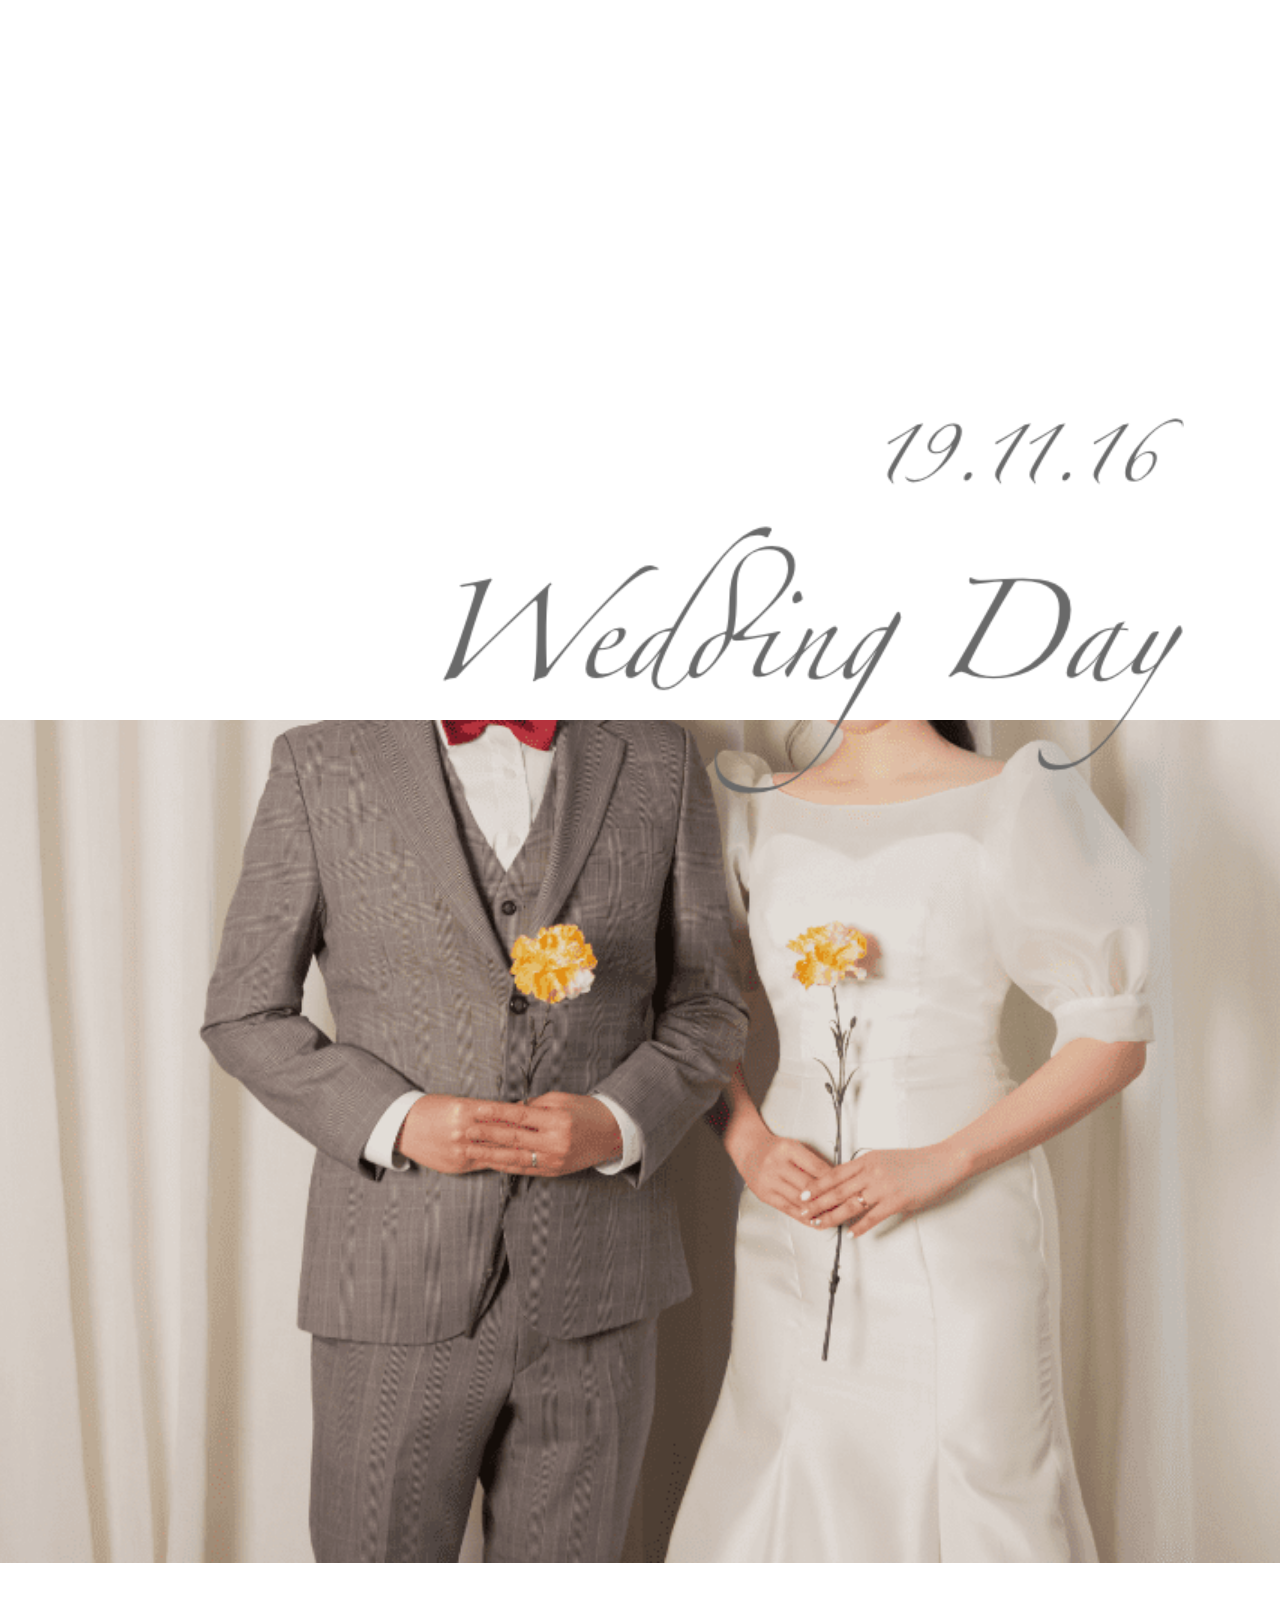
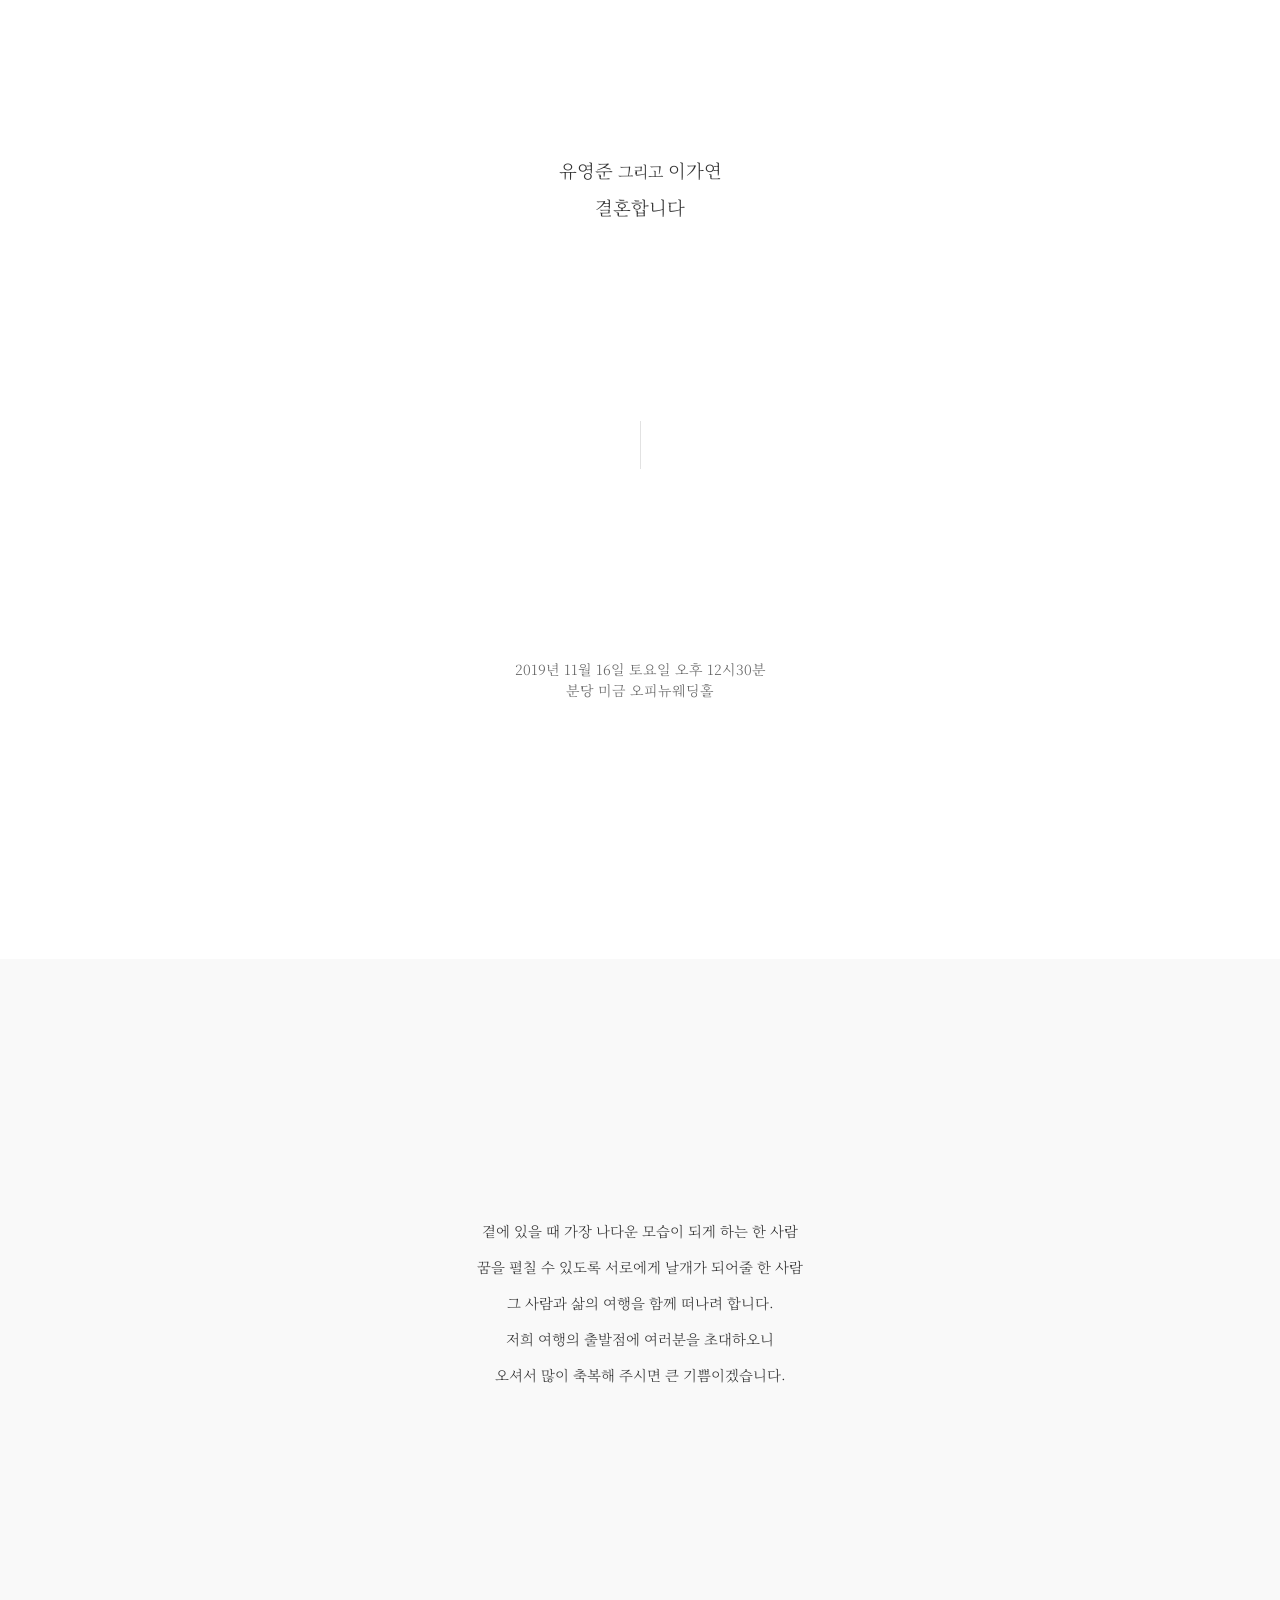
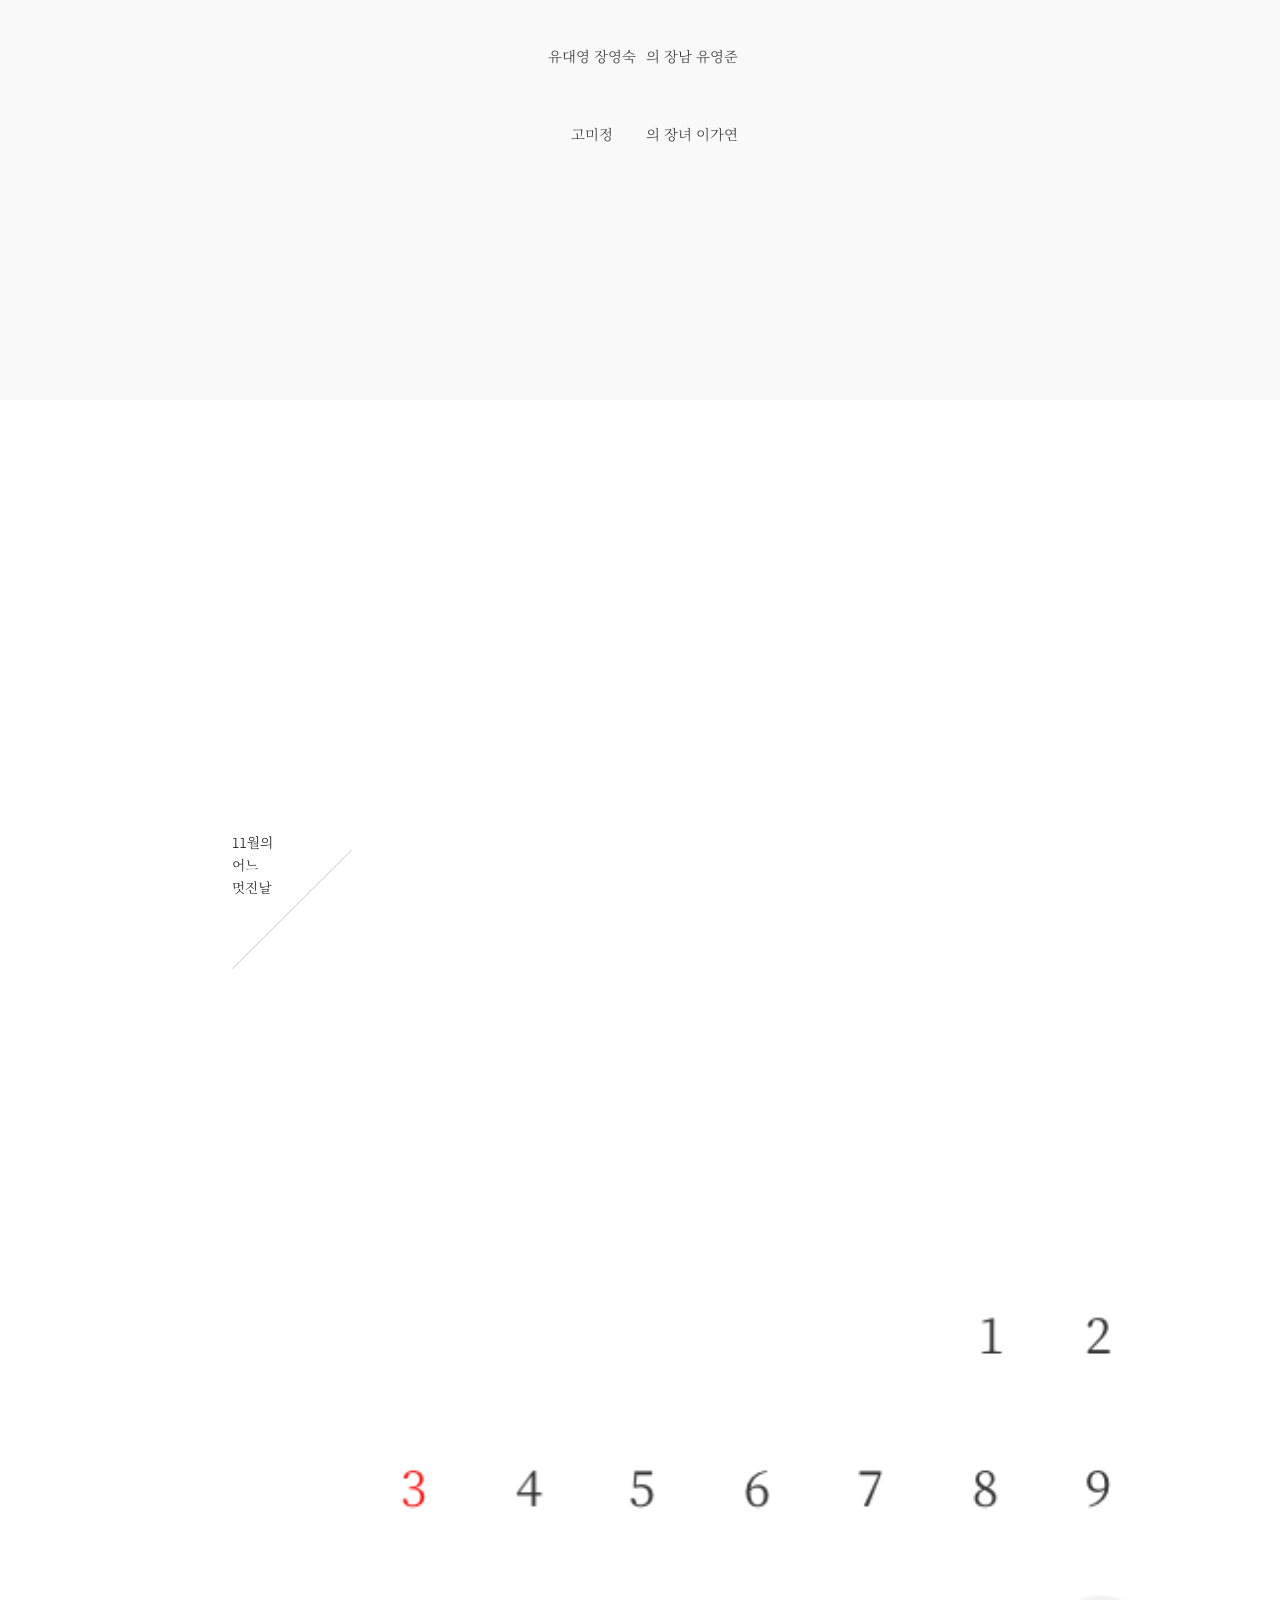
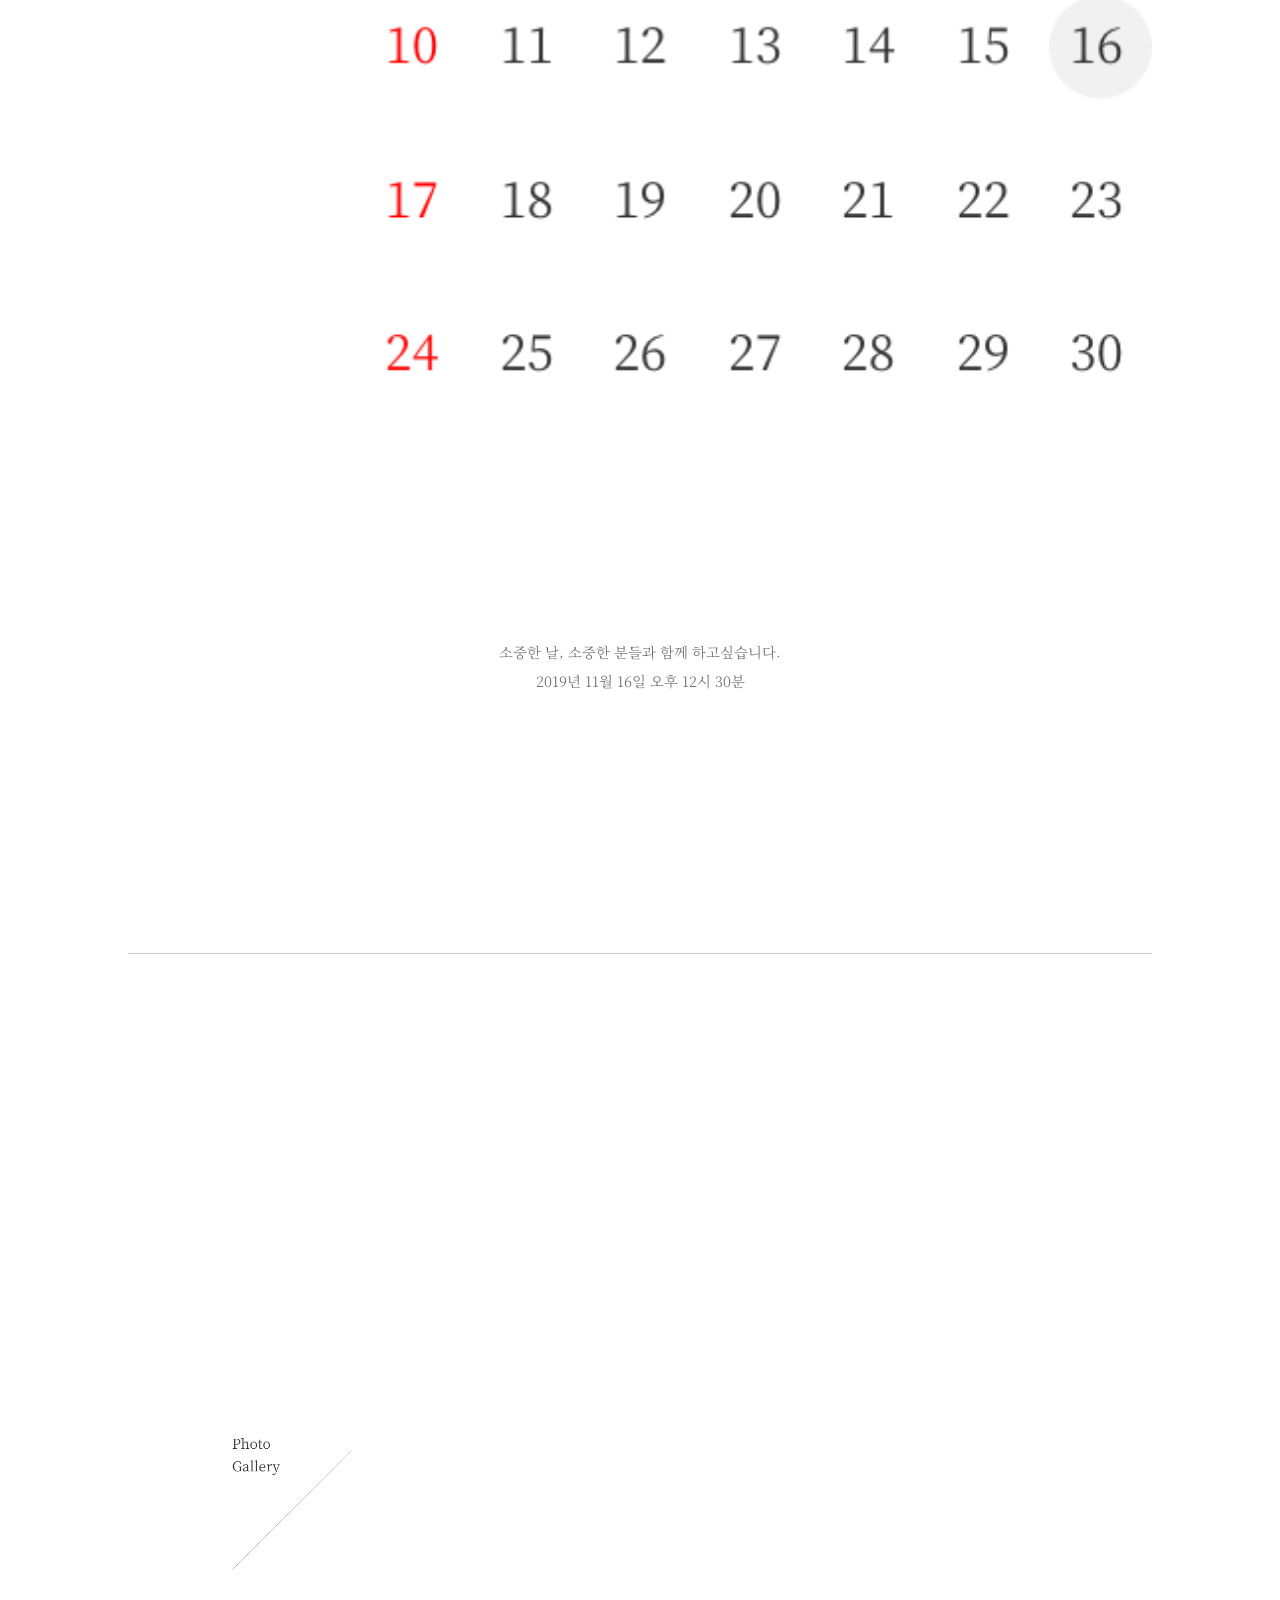
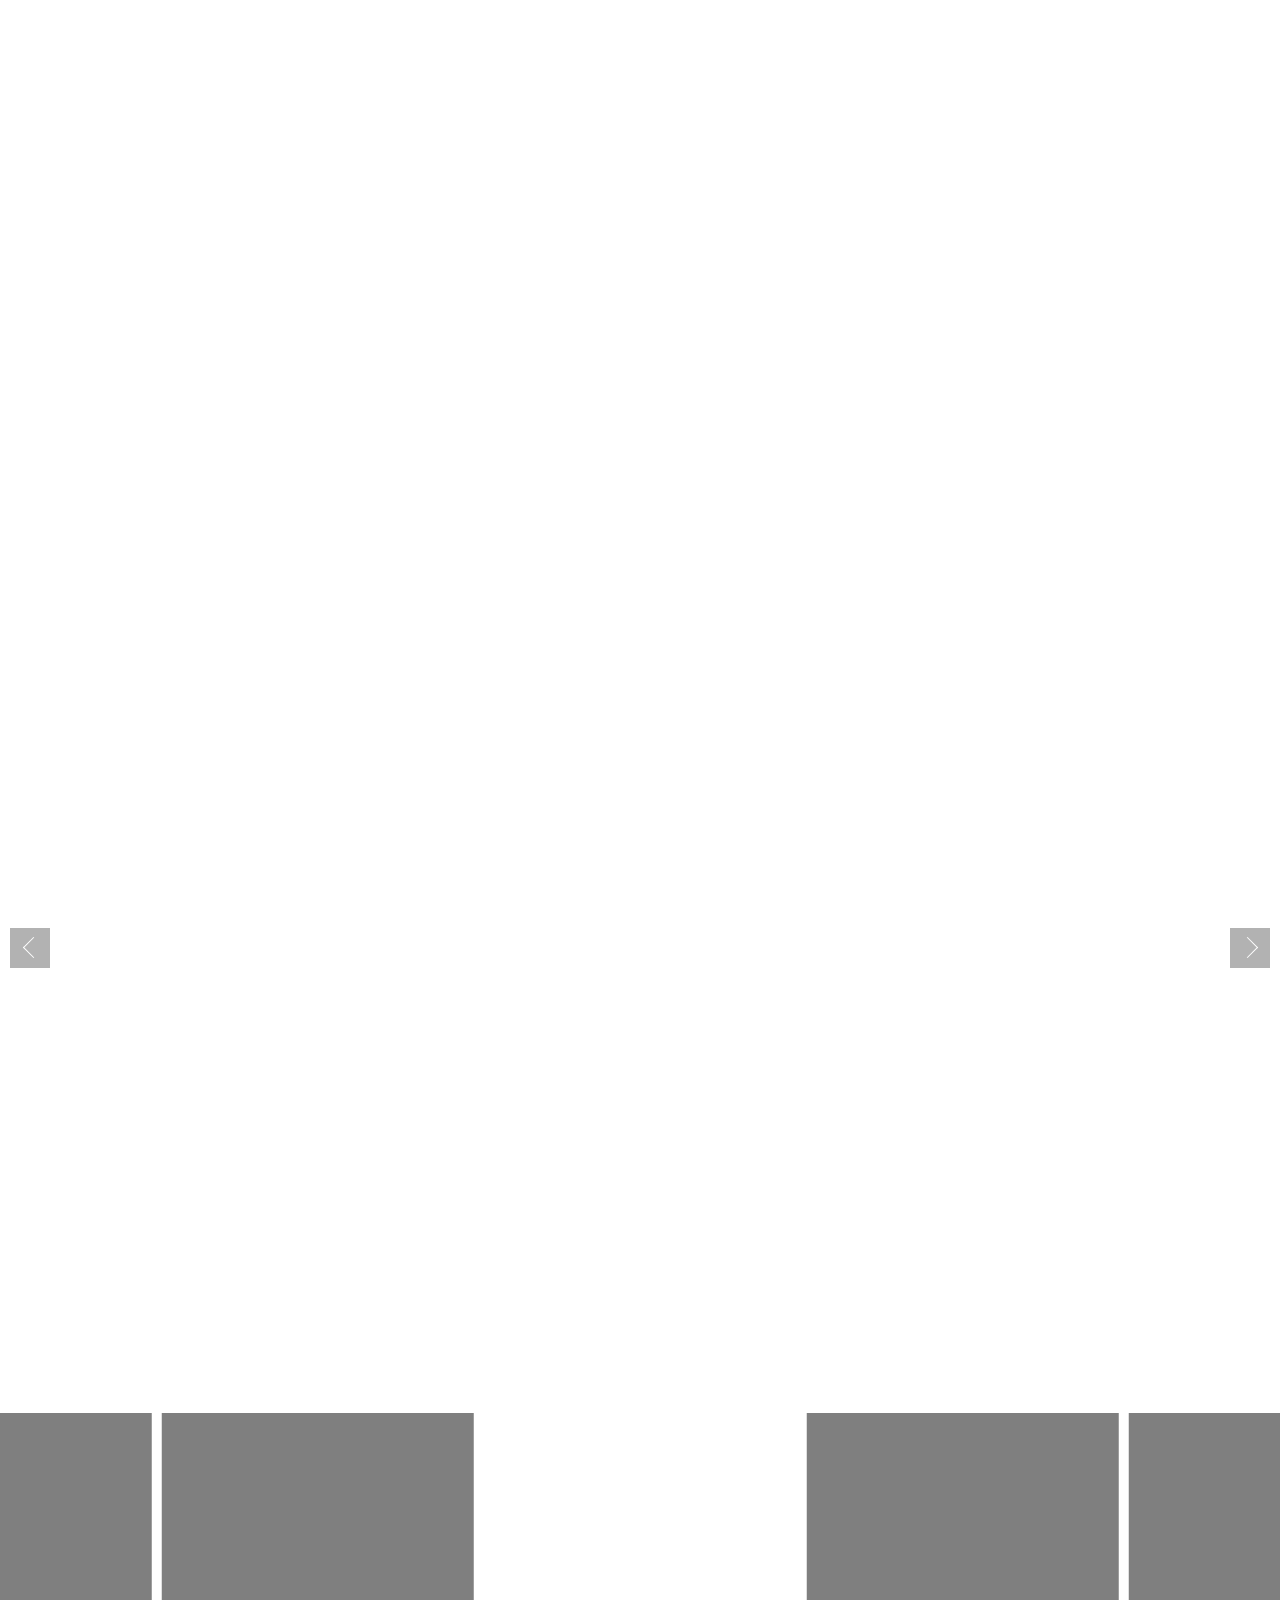
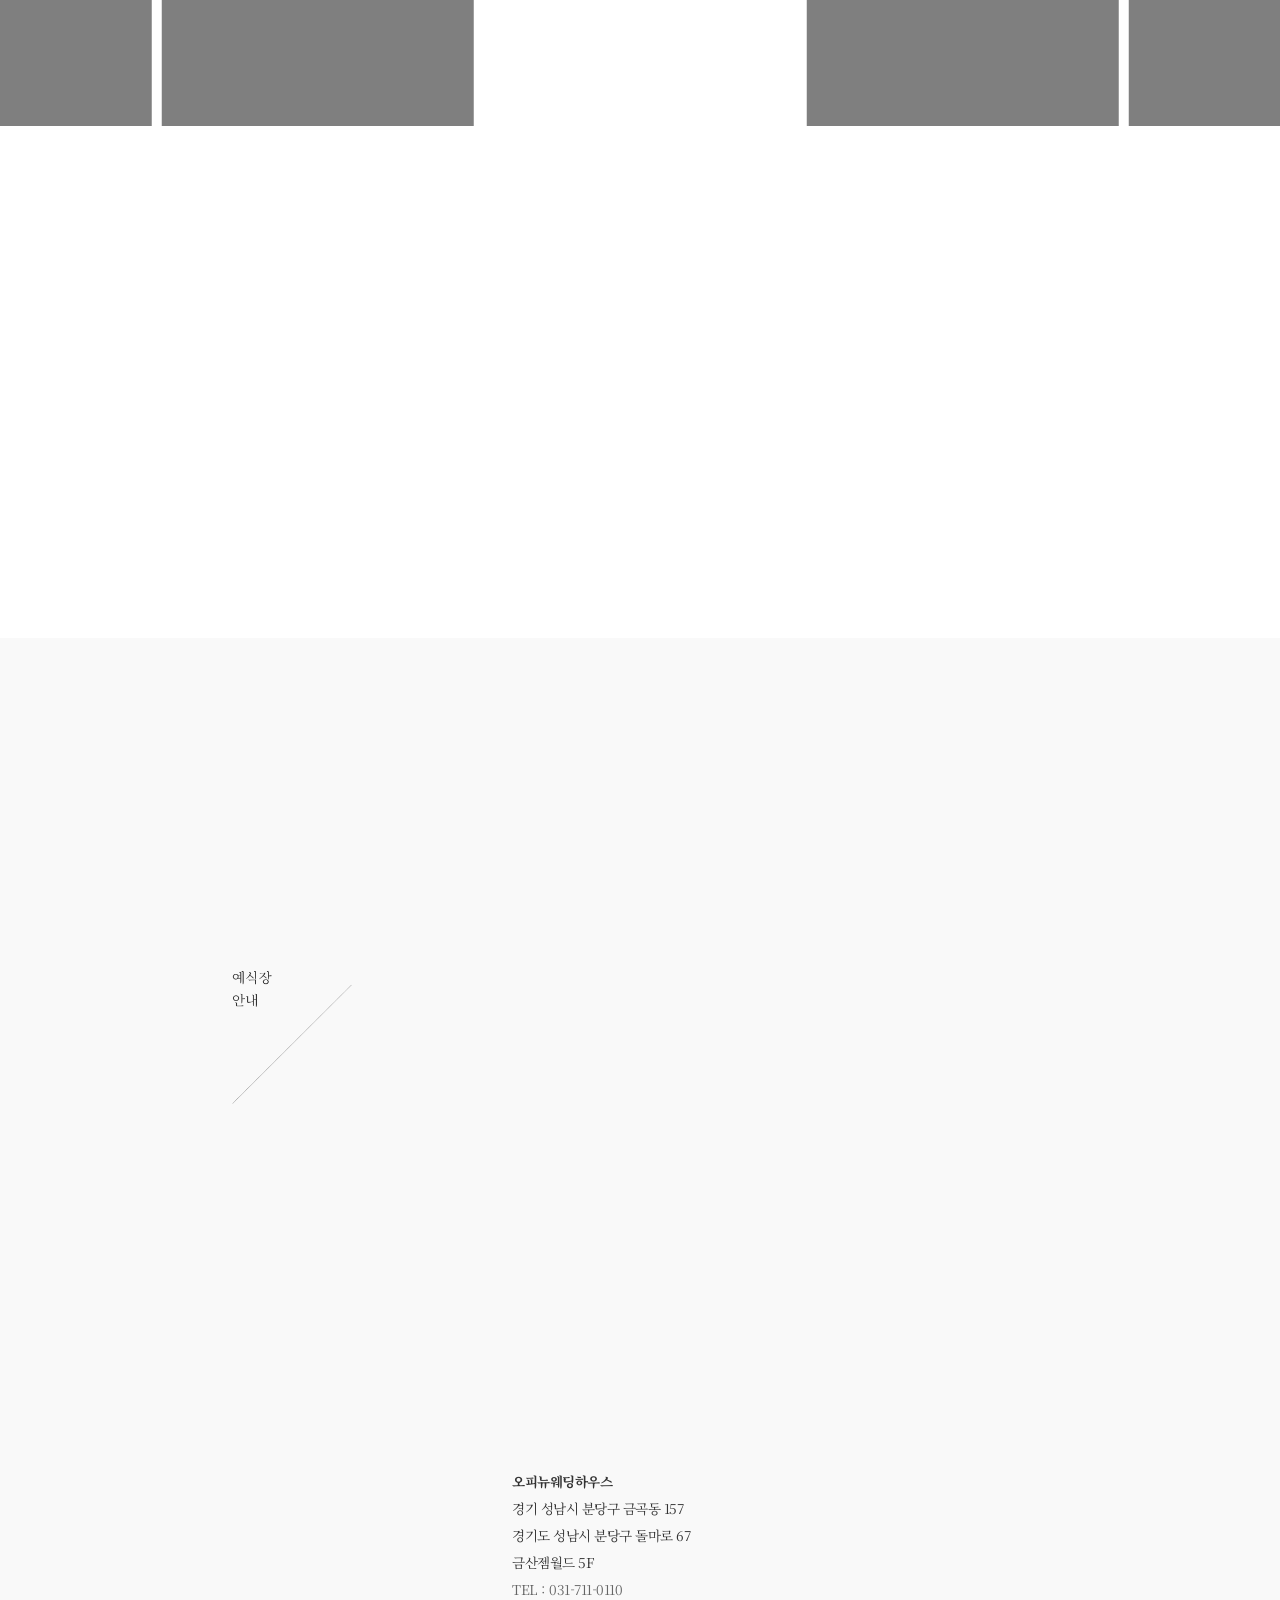
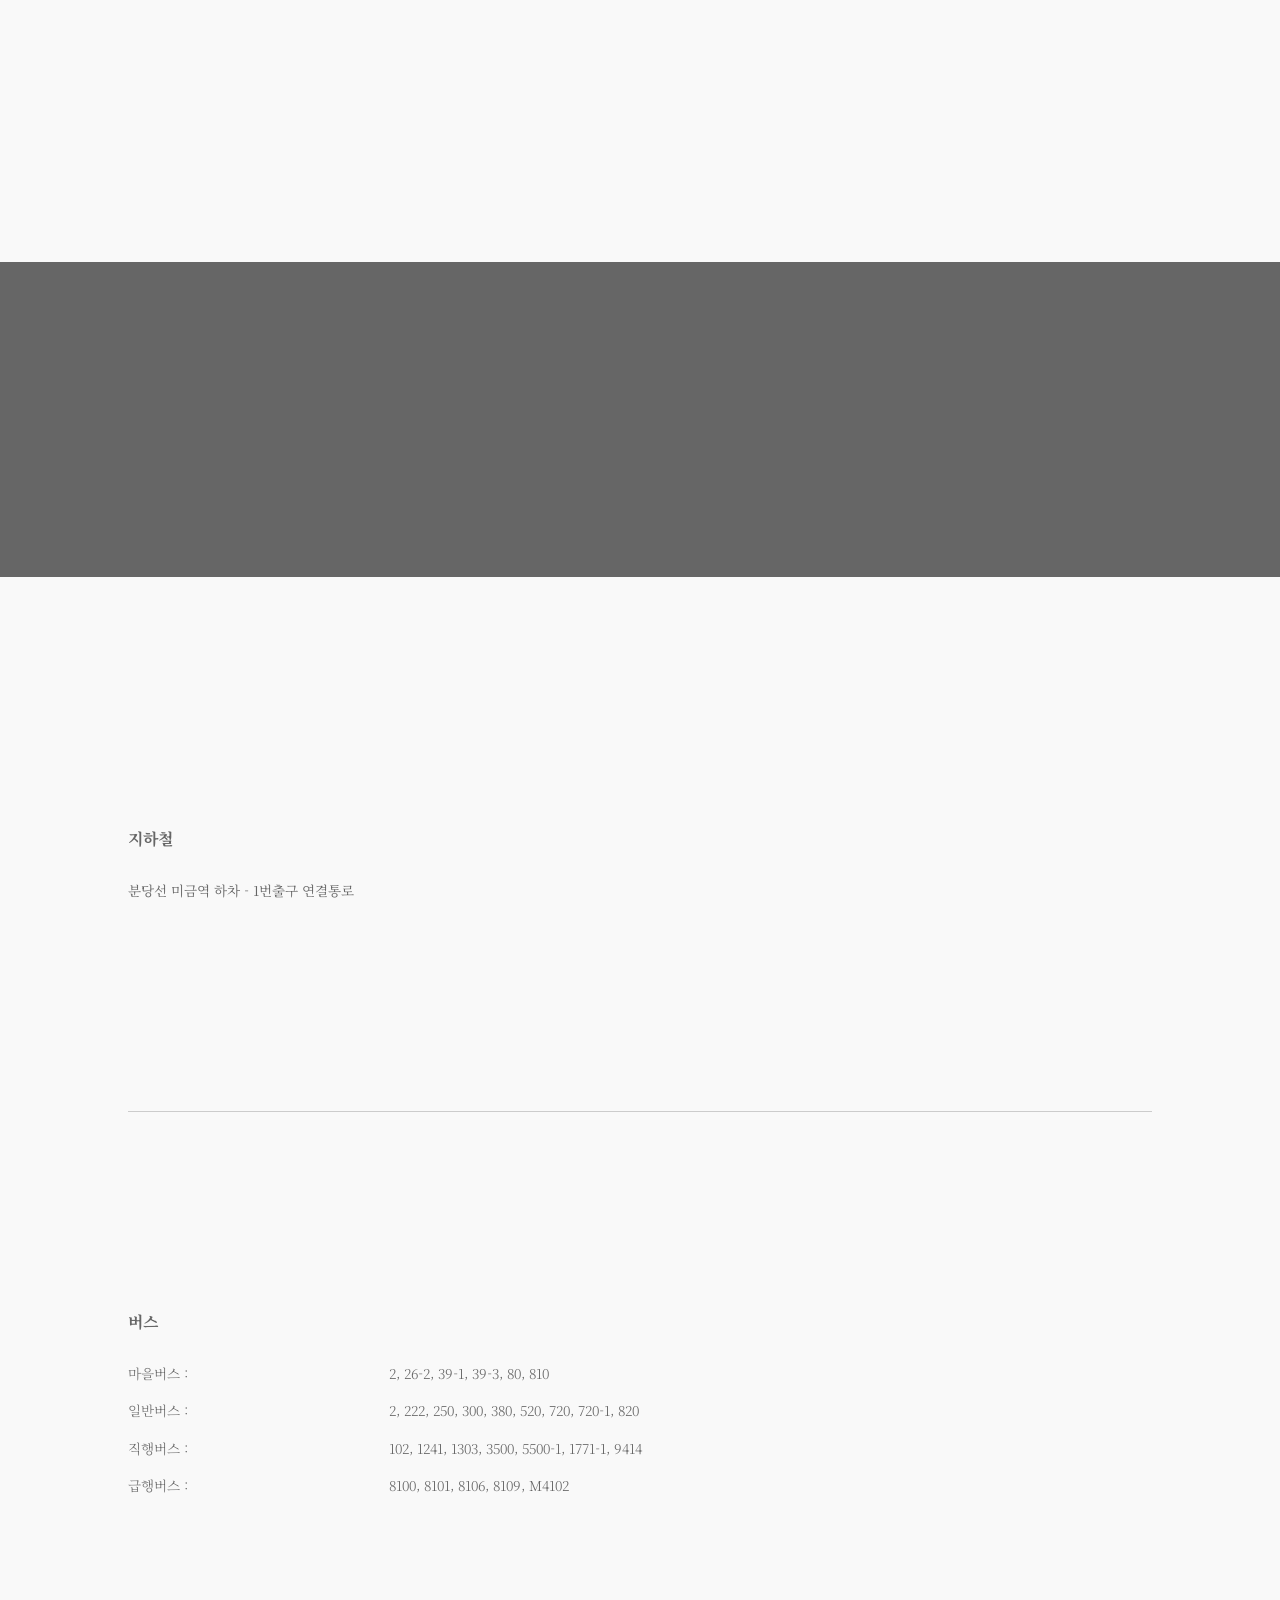
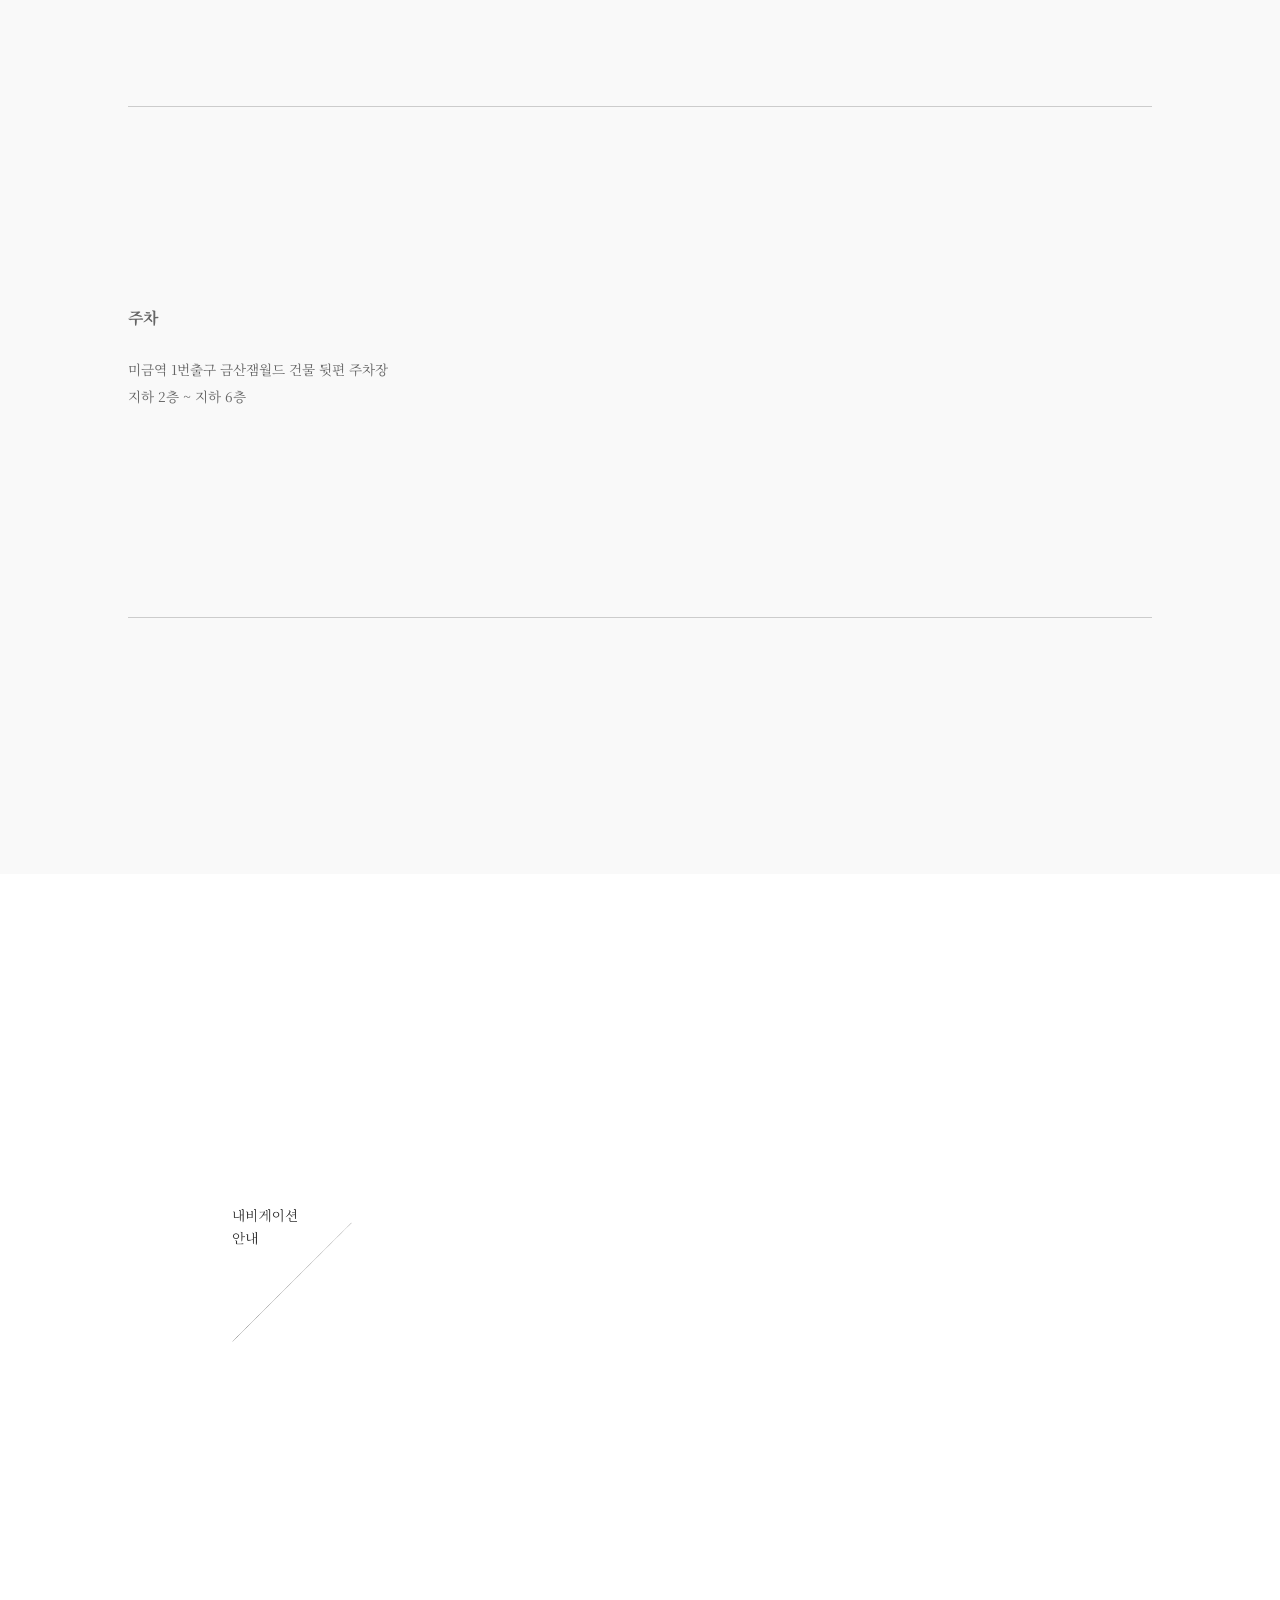
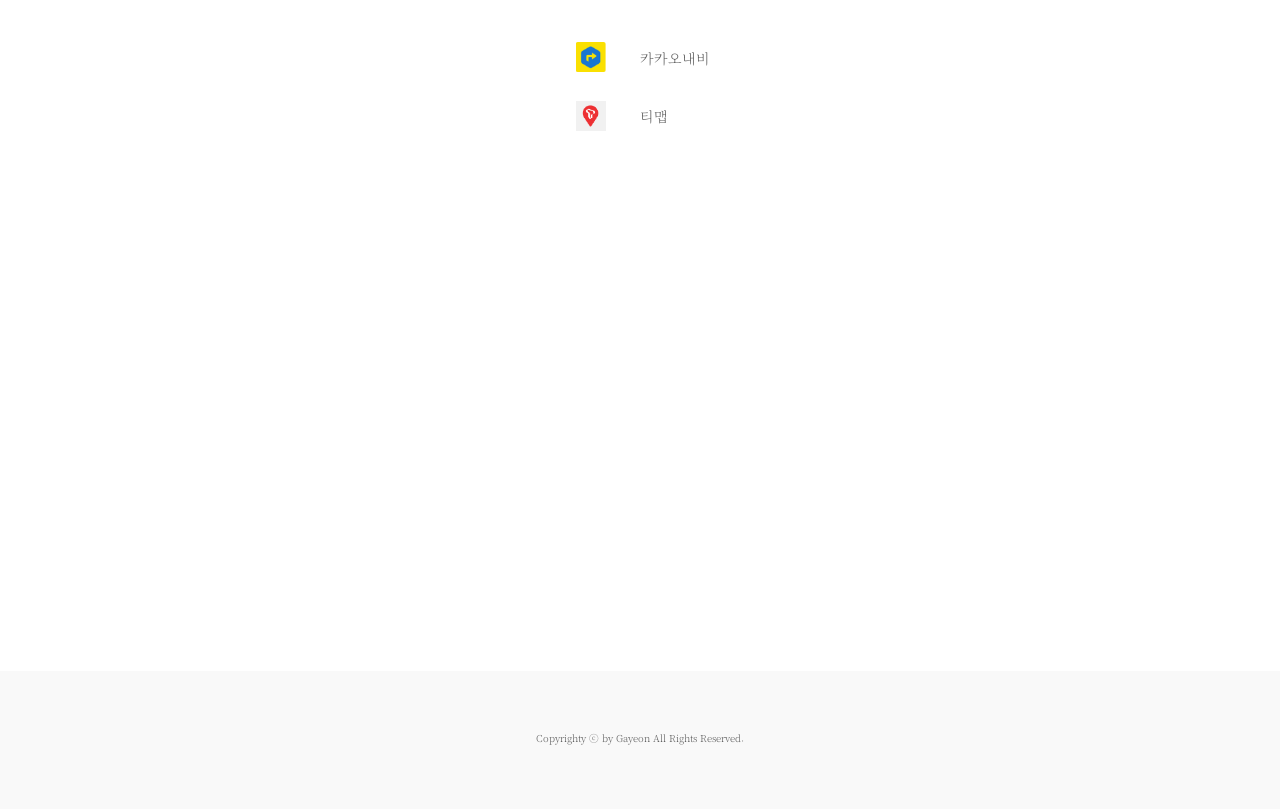
==== index.html @ 11acc051 "css수정" ====
<!DOCTYPE html>
<html lang="ko">

<head>
  <meta charset="UTF-8" />
  <meta name="viewport" content="width=device-width, initial-scale=1.0" />
  <meta http-equiv="X-UA-Compatible" content="ie=edge" />
  <meta name="format-detection" content="telephone=no">
  <link href="https://fonts.googleapis.com/css?family=Noto+Serif+KR:300,400,700&display=swap&subset=korean"
    rel="stylesheet" />
  <link rel="stylesheet" href="assets/css/common.css" />
  <link rel="stylesheet" href="assets/css/index.css" />
  <link rel="stylesheet" href="assets/css/swiper.css" />
  <title>유영준 그리고 이가연 결혼합니다.</title>
</head>

<body>
  <main>
    <section class="section-main">
      <div class="img-title">
        <img src="assets/images/title.png" alt="" />
      </div>
      <div class="visual-img">
        <img src="assets/images/default-visual.png" alt="" />
        <span class="img-area"></span>
      </div>
      <div class="visual-txt">
        <h1>
          <span>유영준</span> 그리고 <span>이가연</span>
          <br />
          <span>결혼합니다</span>
        </h1>
        <img class="line-h" src="assets/images/lineh_img.png" alt="" />
        <p>
          2019년 11월 16일 토요일 오후 12시30분 <br />
          분당 미금 오피뉴웨딩홀
        </p>
      </div>
    </section>
    <section class="bg-f9">
      <p class="greeting-txt">
        곁에 있을 때 가장 나다운 모습이 되게 하는 한 사람 <br />
        꿈을 펼칠 수 있도록 서로에게 날개가 되어줄 한 사람 <br />
        그 사람과 삶의 여행을 함께 떠나려 합니다. <br />
        저희 여행의 출발점에 여러분을 초대하오니 <br />
        오셔서 많이 축복해 주시면 큰 기쁨이겠습니다.
      </p>
      <div class="name-area">
        <p>
          <span class="parents">유대영 장영숙</span> 의 장남
          <span>유영준</span>
        </p>
        <p><span class="parents">고미정</span> 의 장녀 <span>이가연</span></p>
      </div>
    </section>
    <section class="section-label label-01">
      <div class="calendar">
        <div class="label-inner">
          <img src="assets/images/calendar.png" alt="" />
        </div>
        <p>
          소중한 날, 소중한 분들과 함께 하고싶습니다. <br />
          2019년 11월 16일 오후 12시 30분
        </p>
      </div>
    </section>
    <section class="section-label label-02">
      <div class="swiper-container gallery-top">
        <div class="swiper-wrapper">
          <div class="swiper-slide">
            <img class="default-img" src="assets/images/default-visual.png" alt="" />
            <span class="img-area" style="background-image:url(assets/images/wedding/gallery_01.jpg)"></span>
          </div>
          <div class="swiper-slide">
            <img class="default-img" src="assets/images/default-visual.png" alt="" />
            <span class="img-area" style="background-image:url(assets/images/wedding/gallery_02.jpg)"></span>
          </div>
          <div class="swiper-slide">
            <img class="default-img" src="assets/images/default-visual.png" alt="" />
            <span class="img-area" style="background-image:url(assets/images/wedding/gallery_03.jpg)"></span>
          </div>
          <div class="swiper-slide">
            <img class="default-img" src="assets/images/default-visual.png" alt="" />
            <span class="img-area" style="background-image:url(assets/images/wedding/gallery_04.jpg)"></span>
          </div>
          <div class="swiper-slide">
            <img class="default-img" src="assets/images/default-visual.png" alt="" />
            <span class="img-area" style="background-image:url(assets/images/wedding/gallery_05.jpg)"></span>
          </div>
          <div class="swiper-slide">
            <img class="default-img" src="assets/images/default-visual.png" alt="" />
            <span class="img-area" style="background-image:url(assets/images/wedding/gallery_06.jpg)"></span>
          </div>
          <div class="swiper-slide">
            <img class="default-img" src="assets/images/default-visual.png" alt="" />
            <span class="img-area" style="background-image:url(assets/images/wedding/gallery_07.jpg)"></span>
          </div>
        </div>
        <!-- Add Arrows -->
        <div class="swiper-btn-next"></div>
        <div class="swiper-btn-prev"></div>
      </div>
      <div class="swiper-container gallery-thumbs">
        <div class="swiper-wrapper">
          <div class="swiper-slide">
            <img class="default-img" src="assets/images/default-visual_02.png" alt="" />
            <span class="img-area" style="background-image:url(assets/images/wedding/gallery_01.jpg)"></span>
          </div>
          <div class="swiper-slide">
            <img class="default-img" src="assets/images/default-visual_02.png" alt="" />
            <span class="img-area" style="background-image:url(assets/images/wedding/gallery_02.jpg)"></span>
          </div>
          <div class="swiper-slide">
            <img class="default-img" src="assets/images/default-visual_02.png" alt="" />
            <span class="img-area" style="background-image:url(assets/images/wedding/gallery_03.jpg)"></span>
          </div>
          <div class="swiper-slide">
            <img class="default-img" src="assets/images/default-visual_02.png" alt="" />
            <span class="img-area" style="background-image:url(assets/images/wedding/gallery_04.jpg)"></span>
          </div>
          <div class="swiper-slide">
            <img class="default-img" src="assets/images/default-visual_02.png" alt="" />
            <span class="img-area" style="background-image:url(assets/images/wedding/gallery_05.jpg)"></span>
          </div>
          <div class="swiper-slide">
            <img class="default-img" src="assets/images/default-visual_02.png" alt="" />
            <span class="img-area" style="background-image:url(assets/images/wedding/gallery_06.jpg)"></span>
          </div>
          <div class="swiper-slide">
            <img class="default-img" src="assets/images/default-visual_02.png" alt="" />
            <span class="img-area" style="background-image:url(assets/images/wedding/gallery_07.jpg)"></span>
          </div>
        </div>
      </div>
    </section>
    <section class="section-label bg-f9 label-03">
      <p class="label-inner addr-area">
        <strong>오피뉴웨딩하우스</strong>
        경기 성남시 분당구 금곡동 157 <br />
        경기도 성남시 분당구 돌마로 67 <br />
        금산젬월드 5F
        <span>TEL : 031-711-0110</span>
      </p>
      <div id="map" class="map-area">
        <!-- 맵 -->
      </div>
      <div class="traffic">
        <div class="traffic-inner">
          <strong>지하철</strong>
          <p>분당선 미금역 하차 - 1번출구 연결통로</p>
        </div>
        <div class="traffic-inner">
          <strong>버스</strong>
          <p class="bus">
            <span class="category">마을버스 :</span>
            <span class="cont">2, 26-2, 39-1, 39-3, 80, 810</span>
          </p>
          <p class="bus">
            <span class="category">일반버스 :</span>
            <span class="cont">2, 222, 250, 300, 380, 520, 720, 720-1, 820</span>
          </p>
          <p class="bus">
            <span class="category">직행버스 :</span>
            <span class="cont">102, 1241, 1303, 3500, 5500-1, 1771-1, 9414</span>
          </p>
          <p class="bus">
            <span class="category">급행버스 :</span>
            <span class="cont">8100, 8101, 8106, 8109, M4102</span>
          </p>
        </div>
        <div class="traffic-inner">
          <strong>주차</strong>
          <p>미금역 1번출구 금산잼월드 건물 뒷편 주차장 <br /> 지하 2층 ~ 지하 6층</p>
        </div>
      </div>
    </section>
    <section class="section-label label-04">
      <div class="label-inner">
        <a class="navi-area" target="_blank" onclick="KakaoNavi()">
          <img src="assets/images/kko_navi.png" alt="" />
          <span>카카오내비</span>
        </a>
        <a class="navi-area" target="_blank" onclick="TMapNavi()">
          <img src="assets/images/tm_navi.png" alt="" />
          <span>티맵</span>
        </a>
      </div>
    </section>
    <!-- <section class="section-last bg-f9">
      <p>참석이 어려우신 분들은 축하의 마음을 전해주세요.</p>
      <span>신한은행 110-258-028867 유영준</span>
      <span>하나은행 439-910592-47207 이가연</span>
    </section> -->
    <footer class="copylight bg-f9">
      <p>
        Copyrighty ⓒ by Gayeon All Rights Reserved.
      </p>
    </footer>
  </main>
</body>
<script type="text/javascript"
  src="//dapi.kakao.com/v2/maps/sdk.js?appkey=2431003912cdd8b234c67a962349d83f&libraries=services"></script>
<script src="//developers.kakao.com/sdk/js/kakao.min.js"></script>
<script src="assets/js/swiper.min.js"></script>
<script>
  var galleryThumbs = new Swiper(".gallery-thumbs", {
    spaceBetween: 10,
    slidesPerView: 4,
    loop: true,
    centeredSlides: true,
    watchSlidesVisibility: true,
    watchSlidesProgress: true
  });
  var galleryTop = new Swiper(".gallery-top", {
    // spaceBetween: 10,
    loop: true,
    navigation: {
      nextEl: ".swiper-btn-next",
      prevEl: ".swiper-btn-prev"
    },
    thumbs: {
      swiper: galleryThumbs
    }
  });
</script>
<script type="text/javascript">
  var coords;
  var geocoder = new daum.maps.services.Geocoder();

  // 주소로 좌표를 검색합니다
  geocoder.addressSearch("경기 성남시 분당구 금곡동 157", function (
    result,
    status
  ) {
    if (status === daum.maps.services.Status.OK) {
      coords = new daum.maps.LatLng(result[0].y, result[0].x);
      var mapContainer = document.getElementById("map"), // 지도를 표시할 div
        mapOption = {
          center: coords, // 지도의 중심좌표
          level: 3 // 지도의 확대 레벨
        };

      var map = new daum.maps.Map(mapContainer, mapOption); // 지도를 생성합니다
      //맵 줌 불가
      map.setZoomable(false);
      // 마커가 표시될 위치입니다
      var markerPosition = coords;

      // 마커를 생성합니다
      var marker = new daum.maps.Marker({
        position: markerPosition
      });
      var infoWindow = new daum.maps.InfoWindow({
        content:
          '<span class="mapInfoWindow"> <p> 오피뉴 웨딩하우스 </p> </span>'
      });

      // 마커가 지도 위에 표시되도록 설정합니다
      marker.setMap(map);
      // 인포 윈도우 추가
      infoWindow.open(map, marker);
      // 지도에 확대 축소 컨트롤을 생성한다
      var zoomControl = new daum.maps.ZoomControl();
      // 지도의 우측에 확대 축소 컨트롤을 추가한다
      map.addControl(zoomControl, daum.maps.ControlPosition.RIGHT);
    }
  });
  // 사용할 앱의 JavaScript 키를 설정해 주세요.
  Kakao.init("2431003912cdd8b234c67a962349d83f");
  // 카카오 로그인 버튼을 생성합니다.
  function KakaoNavi() {
    Kakao.Navi.start({
      name: "금산잼월드빌딩 주차장",
      x: 127.109507,
      y: 37.350496,
      coordType: "wgs84"
    });
  }
  function TMapNavi() {
    location.href =
      "https://apis.openapi.sk.com/tmap/app/routes?appKey=f0c35193-8e05-4c47-bd28-8f2eede359ec&name=금산잼월드빌딩&lon=127.109507&lat=37.350496";
  }
    //]]>
</script>

</html>
---- assets/css/common.css ----
@charset "utf-8";

/*
    common
 */

@font-face {
  font-family: 'NotoSerifCJKkr';
  src: url('../font/NotoSerifCJKkr-Light.woff') format('woff'),
  url('../font/NotoSerifCJKkr-Light.otf') format('otf');
  font-weight: 300;
  font-style: normal;
}
@font-face {
  font-family: 'NotoSerifCJKkr';
  src: url('../font/NotoSerifCJKkr-Regular.woff') format('woff'),
  url('../font/NotoSerifCJKkr-Regular.otf') format('otf');
  font-weight: 400;
  font-style: normal;
}
@font-face {
  font-family: 'NotoSerifCJKkr';
  src: url('../font/NotoSerifCJKkr-Bold.woff') format('woff'),
  url('../font/NotoSerifCJKkr-Bold.otf') format('otf');
  font-weight: 700;
  font-style: normal;
}

* {
  -webkit-box-sizing: border-box;
  -moz-box-sizing: border-box;
  box-sizing: border-box;
  -webkit-tap-highlight-color: transparent;
}
html, body, div, span, applet, object, iframe,
h1, h2, h3, h4, h5, h6, p, a, small, strike, strong,
dl, dt, dd, ol, ul, li, fieldset, form, label, legend,
article, aside, footer, header, hgroup,
menu, nav, output, ruby, section {
  margin: 0;
  padding: 0;
  border: 0;
  vertical-align: baseline;
}
html, body, #app, main {
  height: 100%;
}
html {
  font-size: 16px;
}
body {
  font-family: 'NotoSerifCJKkr', 'Noto Serif KR', serif;
  font-weight: 400;
  line-height: 1;
  background-color: transparent;
}
ol, ul {
  list-style: none;
}
a {
  text-decoration: none;
}

@media only screen and (max-width: 320px) {
  html {
    font-size: 14px;
  }
}
---- assets/css/index.css ----
section {
  padding: 20% 0;
}

.section-main {
  padding-top: 30%;
}

.img-title {
  display: block;
  width: 85%;
  margin: 0 auto;
  position: relative;
  z-index: 10;
}

.img-title img {
  display: block;
  width: 70%;
  margin-left: auto;
}

.visual-img {
  position: relative;
  margin-top: -7%;
}

.visual-img img {
  display: block;
  width: 100%;
}

.visual-img .img-area {
  width: 100%;
  height: 100%;
  position: absolute;
  top: 0;
  left: 0;
  background-size: cover;
  background-position: center;
  background-repeat: no-repeat;
  background-image: url("../images/title_img_01.png");
}

.visual-img .img-area:after {
  content: "";
  display: block;
  width: 100%;
  height: 100%;
  position: absolute;
  top: 0;
  left: 0;
  background-color: rgba(0, 0, 0, 0.05);
}

.visual-txt {
  padding-top: 15%;
}

.visual-txt h1 {
  text-align: center;
  font-size: 1rem;
  font-weight: 300;
  line-height: 2;
  color: #333;
  position: relative;
}

.visual-txt .line-h {
  display: block;
  width: 1px;
  margin: 15% auto;
}

.visual-txt h1 span {
  display: inline-block;
  font-size: 1.15rem;
}

.visual-txt p {
  font-size: 0.875rem;
  font-weight: 300;
  text-align: center;
  color: #666;
  line-height: 1.5;
}

.greeting-txt {
  margin-bottom: 20%;
  font-size: 0.9rem;
  font-weight: 300;
  color: #333;
  text-align: center;
  line-height: 2.5;
}

.name-area {
  font-size: 0.9rem;
  font-weight: 300;
  color: #333;
  text-align: center;
}

.name-area p:last-child {
  margin-top: 5%;
}

.name-area p span {
  display: inline-block;
}

.name-area p .parents {
  width: 100px;
}

.section-label {
  width: 100%;
  margin: 20% auto;
  background-size: 120px;
  background-position: 20% 10%;
  background-repeat: no-repeat;
}

.label-01 {
  background-image: url("../images/label_01.png");
  position: relative;
}

.label-02 {
  background-image: url("../images/label_02.png");
}

.label-03 {
  background-image: url("../images/label_03.png");
}

.label-04 {
  background-image: url("../images/label_04.png");
}

.label-01:after {
  content: "";
  display: block;
  width: 80%;
  height: 1px;
  background-color: #ccc;
  position: absolute;
  bottom: 0;
  left: 50%;
  transform: translateX(-50%);
}

.label-inner {
  width: 60%;
  margin-left: auto;
  padding-top: 30%;
  margin-right: 10%;
}

.calendar img {
  display: block;
  width: 100%;
}

.calendar p {
  margin-top: 20%;
  font-size: 0.9rem;
  font-weight: 300;
  color: #666;
  text-align: center;
  line-height: 2;
}

.label-02 .gallery-top {
  margin-top: 50%;
  width: 100%;
  margin-left: auto;
  margin-right: auto;
}

.label-02 .gallery-thumbs {
  margin-top: 5%;
}

.label-02 .gallery-thumbs .swiper-wrapper {
  /* margin-left: 10%; */
}

.label-02 .gallery-thumbs .swiper-slide:after {
  content: "";
  display: block;
  width: 100%;
  height: 100%;
  position: absolute;
  top: 0;
  left: 0;
  background-color: rgba(0, 0, 0, 0.5);
}

.label-02 .gallery-thumbs .swiper-slide.swiper-slide-thumb-active:after {
  content: none;
}

.swiper-slide {
  position: relative;
}

.swiper-btn-prev,
.swiper-btn-next {
  width: 40px;
  height: 40px;
  background-color: rgba(0, 0, 0, 0.3);
  position: absolute;
  top: 50%;
  z-index: 20;
}

.swiper-btn-prev {
  left: 10px;
}

.swiper-btn-next {
  right: 10px;
}

.swiper-btn-prev:after,
.swiper-btn-next:after {
  content: "";
  display: block;
  box-sizing: border-box;
  height: 15px;
  width: 15px;
  border-style: solid;
  border-color: white;
  border-width: 0px 1px 1px 0px;
  position: absolute;
  top: 50%;
  left: 50%;
  margin-top: -7.5px;
}

.swiper-btn-prev:after {
  margin-left: -4px;
  transform: rotate(135deg);
}
.swiper-btn-next:after {
  margin-left: -10px;
  transform: rotate(-45deg);
}

.swiper-slide .default-img {
  display: block;
  width: 100%;
}

.img-area {
  width: 100%;
  height: 100%;
  position: absolute;
  top: 0;
  left: 0;
  background-size: cover;
  background-position: center;
  background-repeat: no-repeat;
  background-image: url("../images/wedding/gallery_01.jpg");
}

.addr-area {
  padding-top: 45%;
  padding-left: 10%;
  font-size: 0.85rem;
  font-weight: 400;
  letter-spacing: -0.5px;
  line-height: 2;
  color: #333;
}

.addr-area strong {
  display: block;
}

.addr-area span {
  display: block;
  color: #666;
}
.addr-area span:active {
  color: #666;
}
.addr-area span:visited {
  color: #666;
}

.map-area {
  width: 100%;
  height: 35vh;
  margin: 20% auto;
  background-color: #666;
}

.traffic {
  width: 80%;
  margin: 0 auto;
}

.traffic-inner {
  padding-bottom: 20%;
  margin-bottom: 20%;
  border-bottom: 1px solid #ccc;
}

.traffic-inner:last-child {
  margin-bottom: 0;
}

.traffic-inner strong {
  display: block;
  padding-bottom: 20px;
  font-weight: 700;
  font-size: 1rem;
  color: #666;
}

.traffic-inner p {
  padding-top: 10px;
  font-size: 0;
  font-size: 0.85rem;
  line-height: 2;
  color: #666;
}

.traffic-inner .bus span {
  display: inline-block;
  vertical-align: top;
  font-weight: 300;
  font-size: 0.85rem;
  line-height: 2;
}

.traffic-inner .bus {
  font-size: 0;
}

.traffic-inner .bus .category {
  width: 25%;
}

.traffic-inner .bus .cont {
  width: 75%;
  padding-left: 5px;
}

.label-04 .label-inner {
  padding-top: 20%;
  padding-left: 15%;
}

.navi-area {
  display: block;
  margin-bottom: 5%;
  cursor: pointer;
  /* margin-left: 30%; */
}

.navi-area img {
  display: inline-block;
  vertical-align: middle;
  width: 30px;
  height: 30px;
}

.navi-area span {
  display: inline-block;
  padding-left: 5%;
  font-size: 0.875rem;
  color: #666;
  font-weight: 300;
}

.section-last p {
  margin-bottom: 10%;
}

.section-last p,
.section-last span {
  display: block;
  font-size: 0.85rem;
  font-weight: 300;
  color: #666;
  text-align: center;
  line-height: 2;
}

.copylight {
  padding: 5% 0;
}

.copylight p {
  font-size: 0.6rem;
  font-weight: 300;
  color: #666;
  text-align: center;
}

.bg-f9 {
  background-color: #f9f9f9;
}
.mapInfoWindow {
  display: inline-block;
  width: 150px;
  line-height: 23px;
  text-align: center;
}
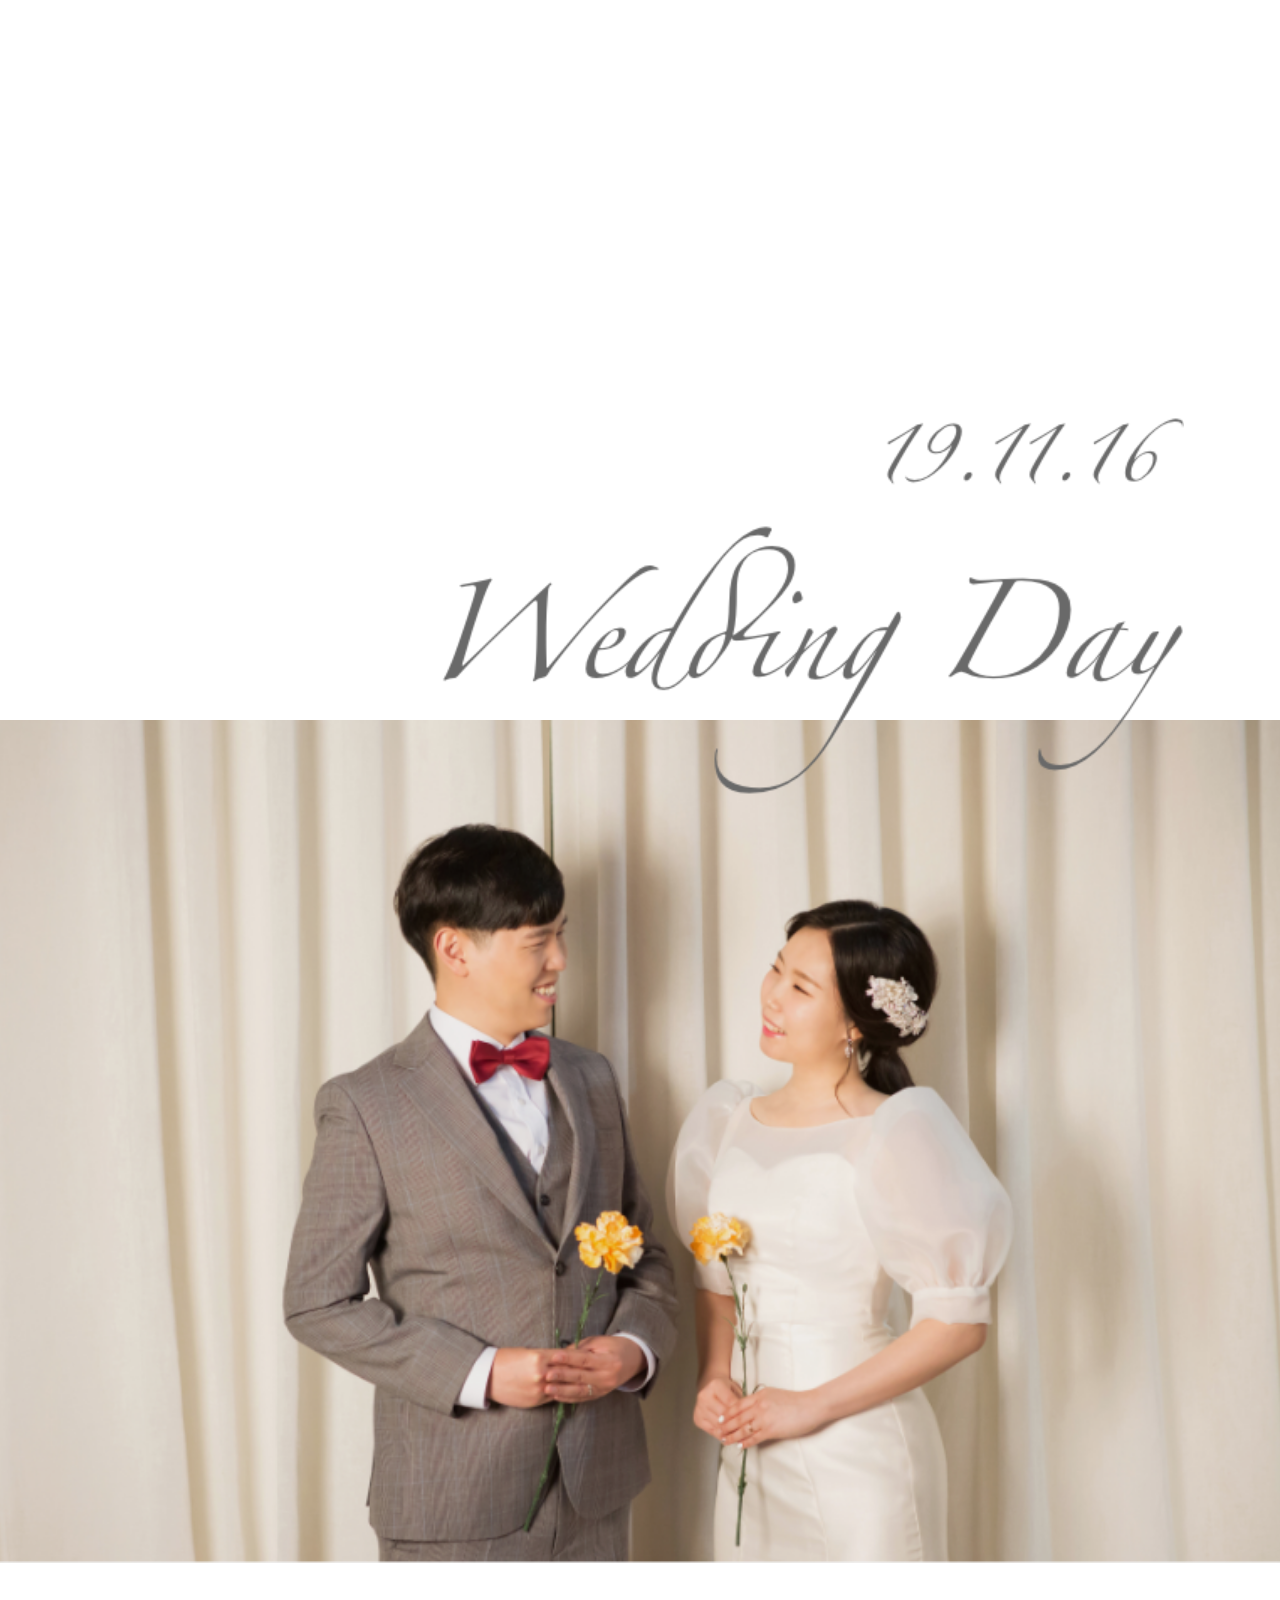
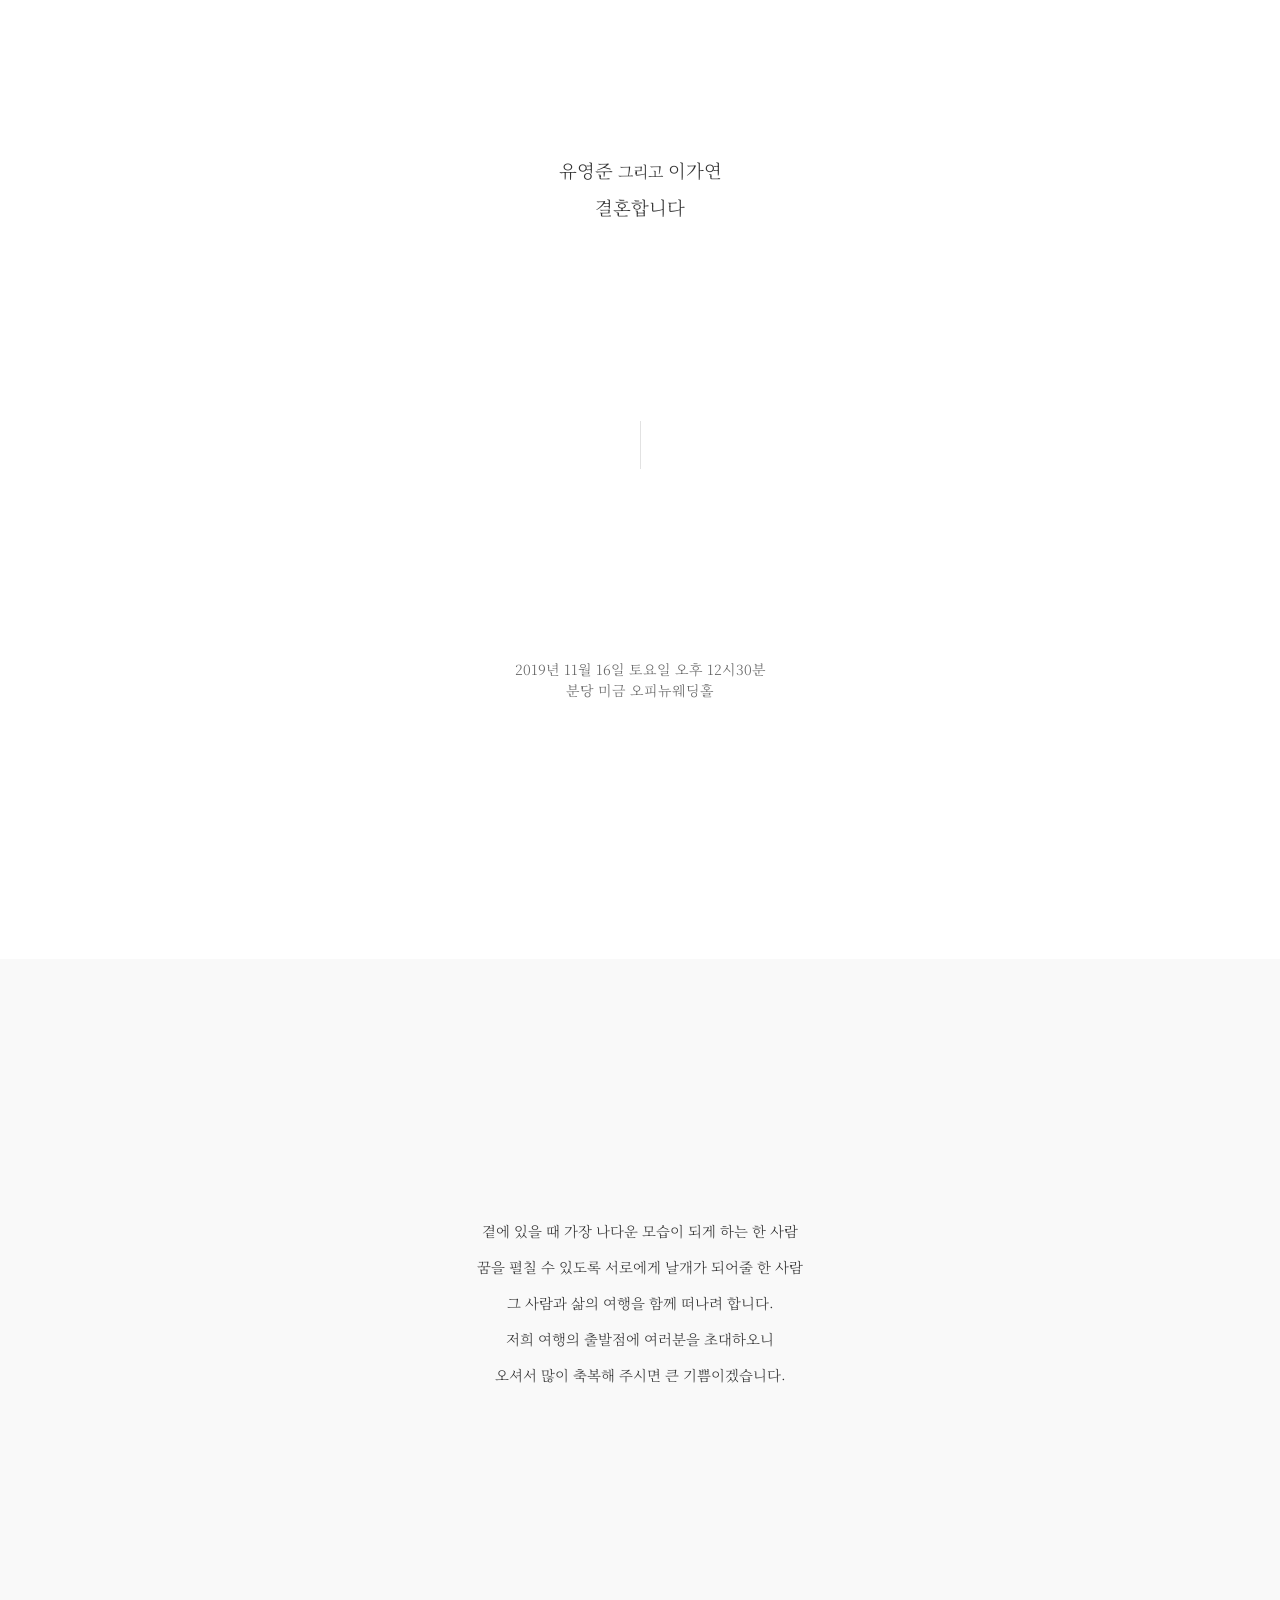
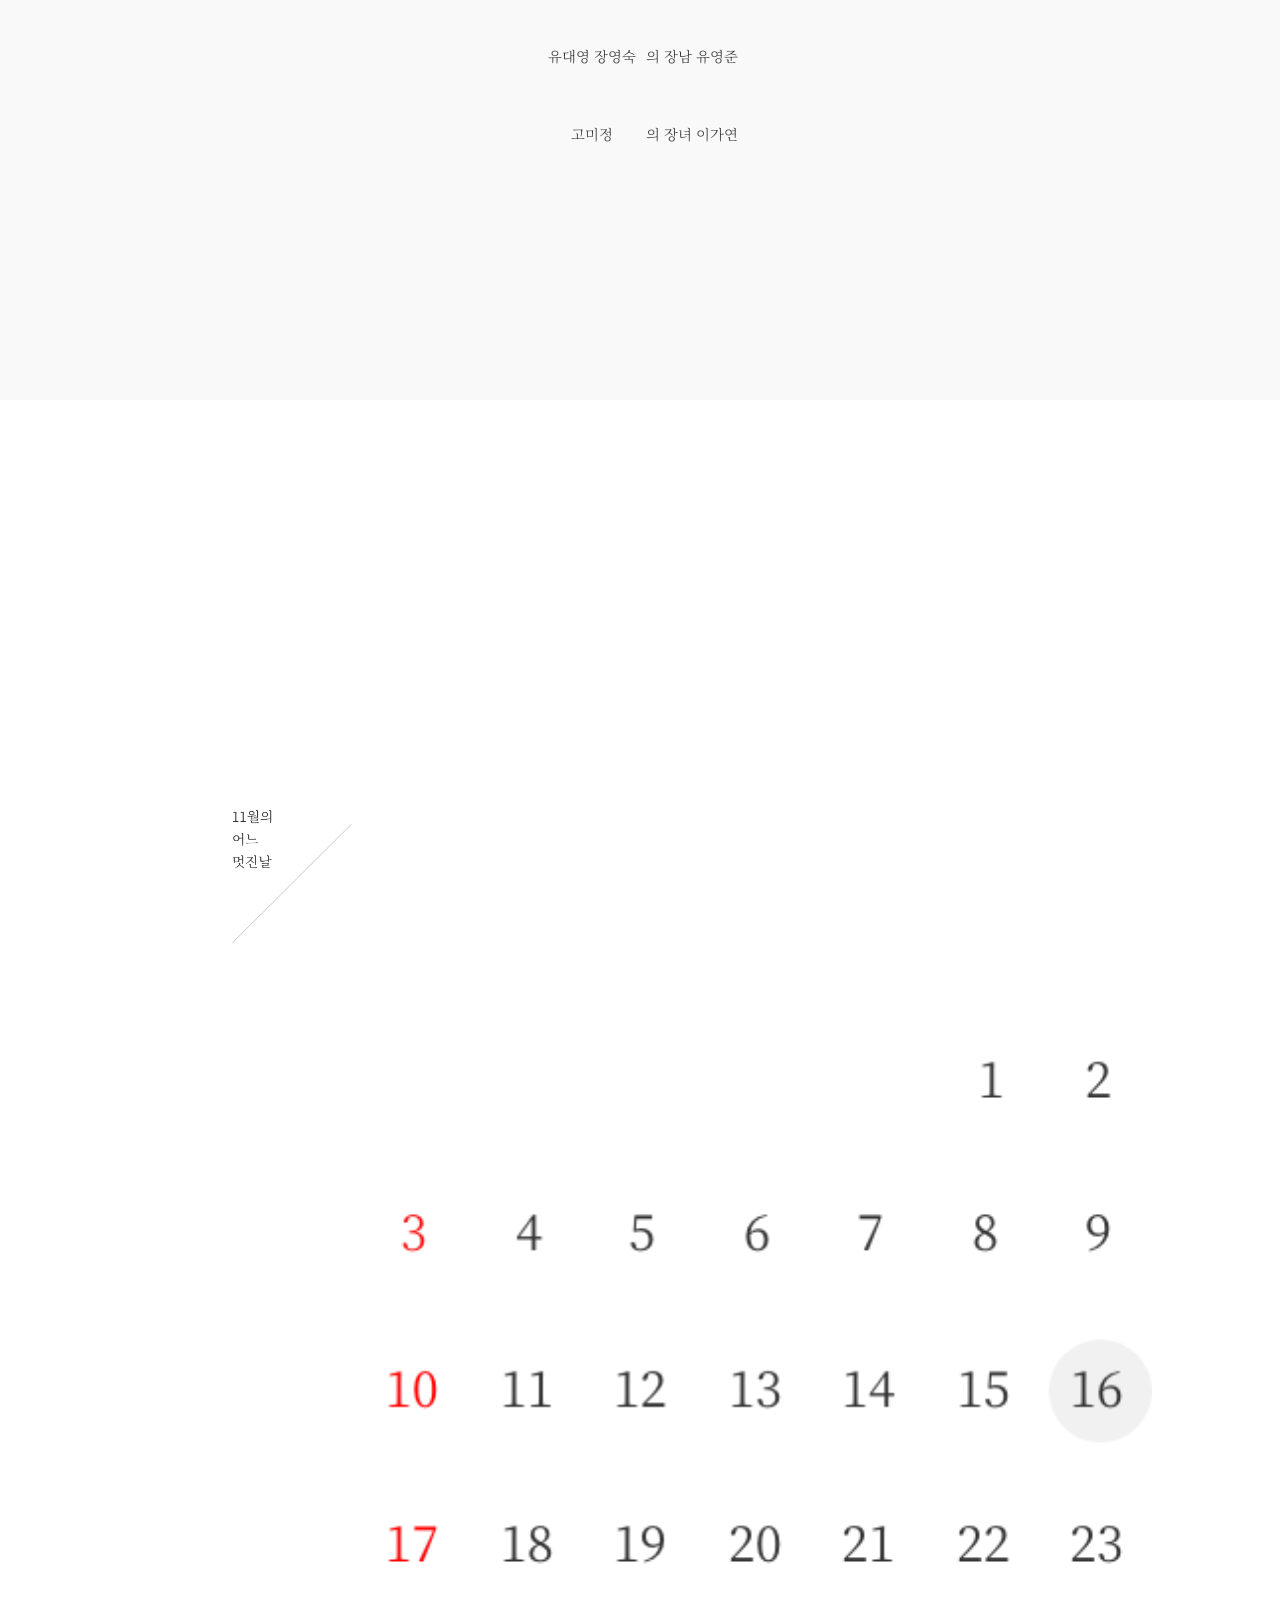
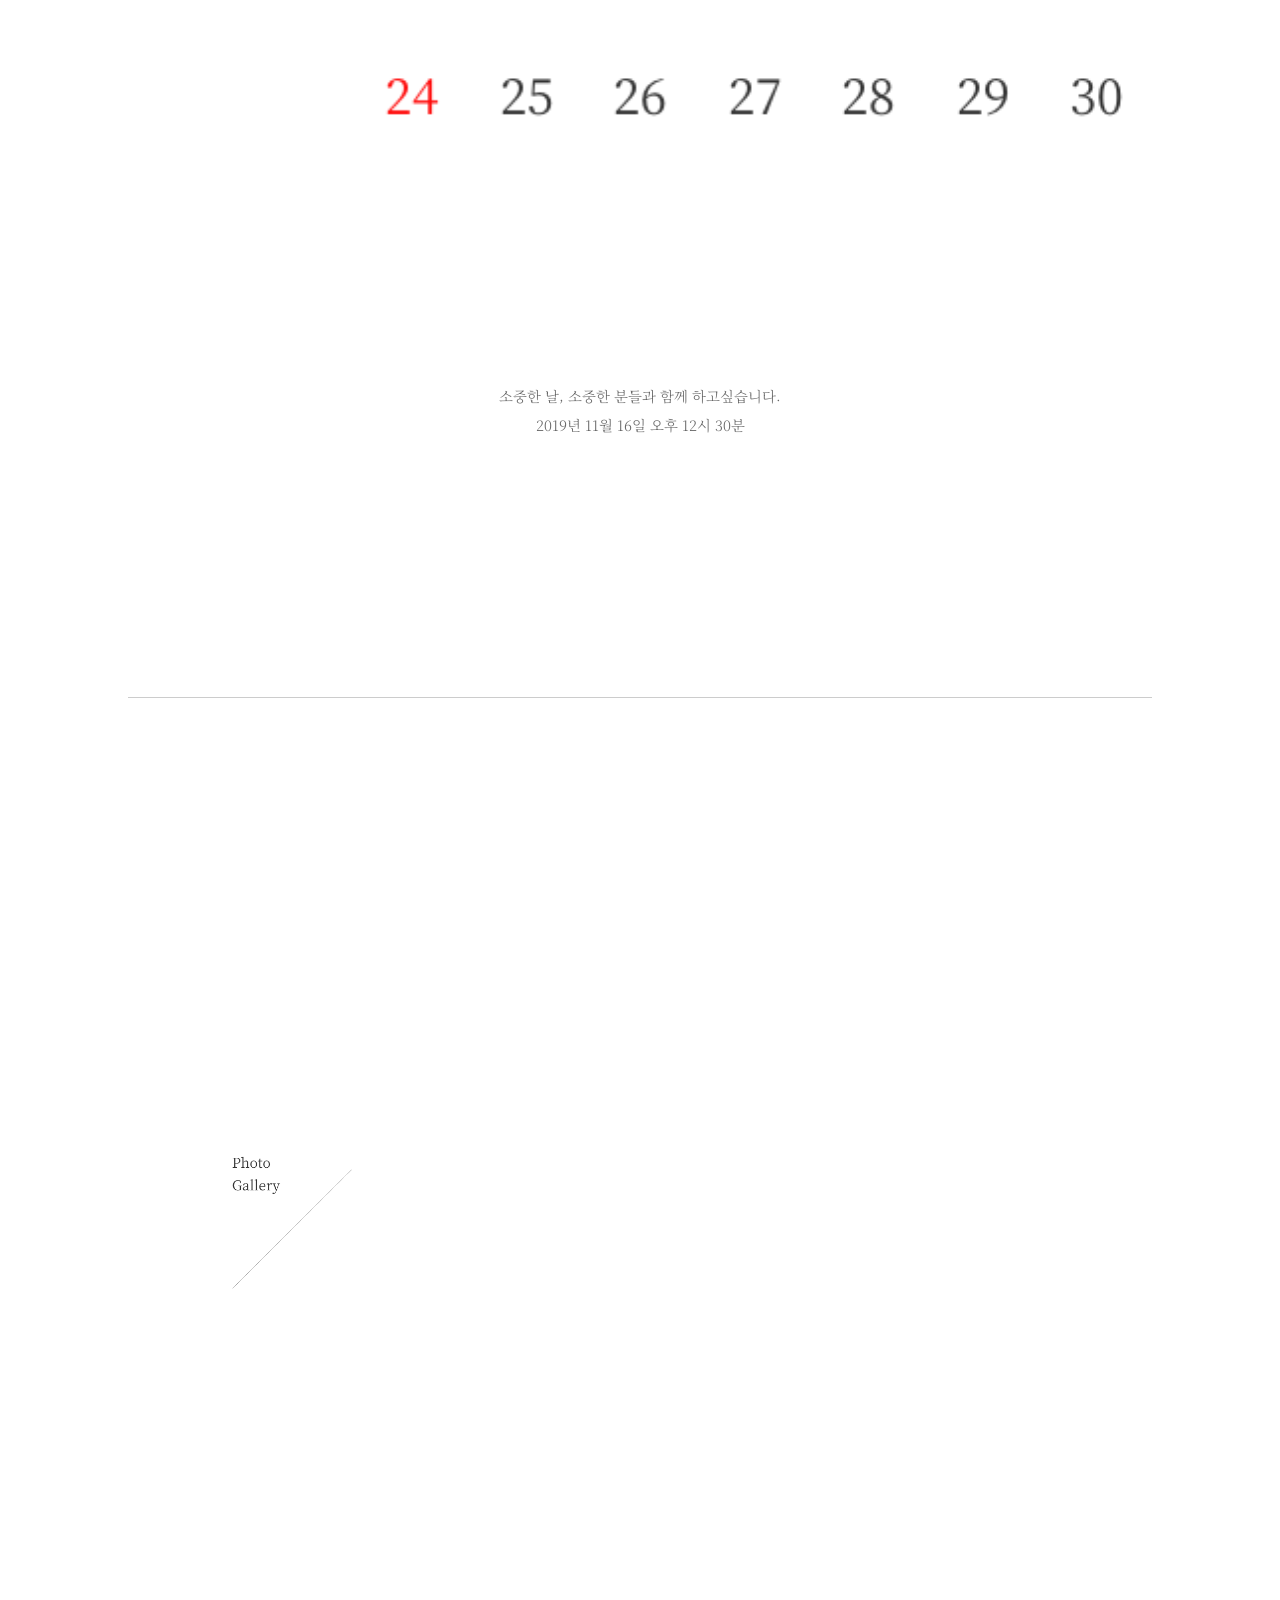
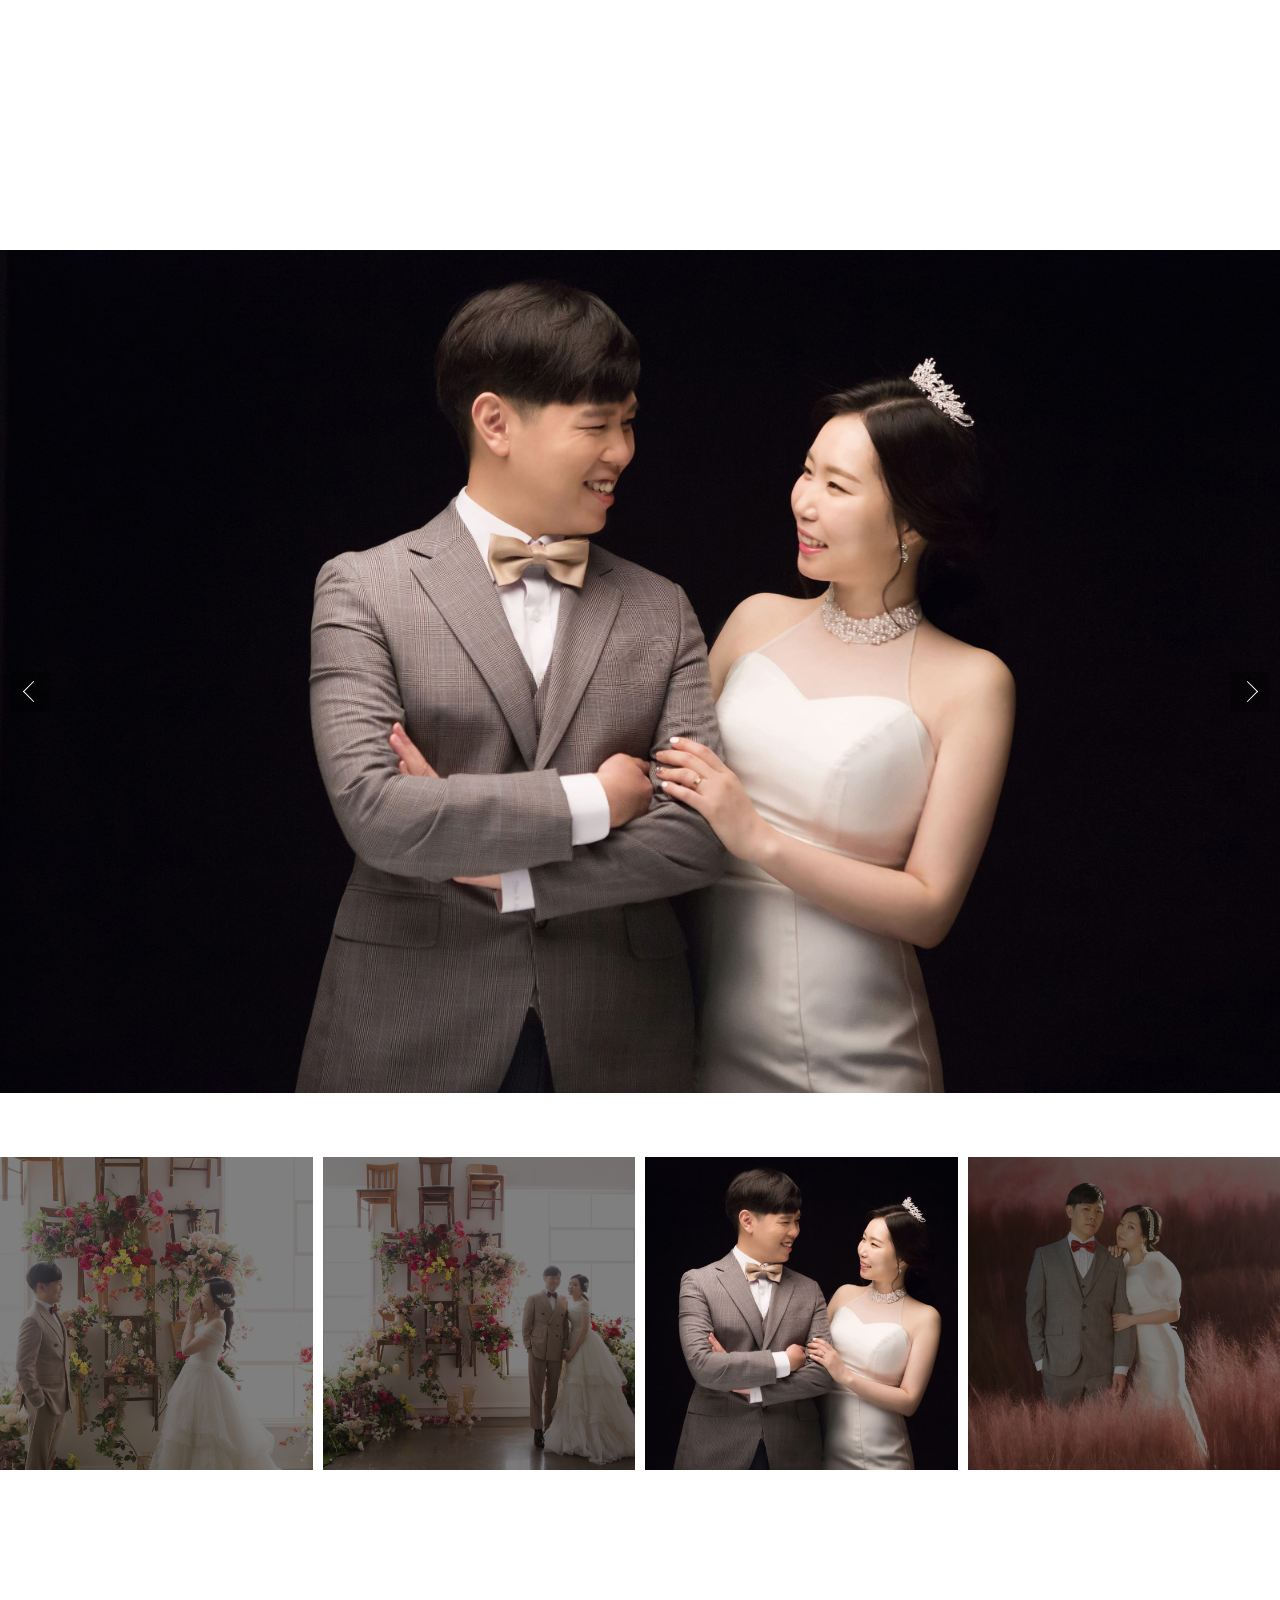
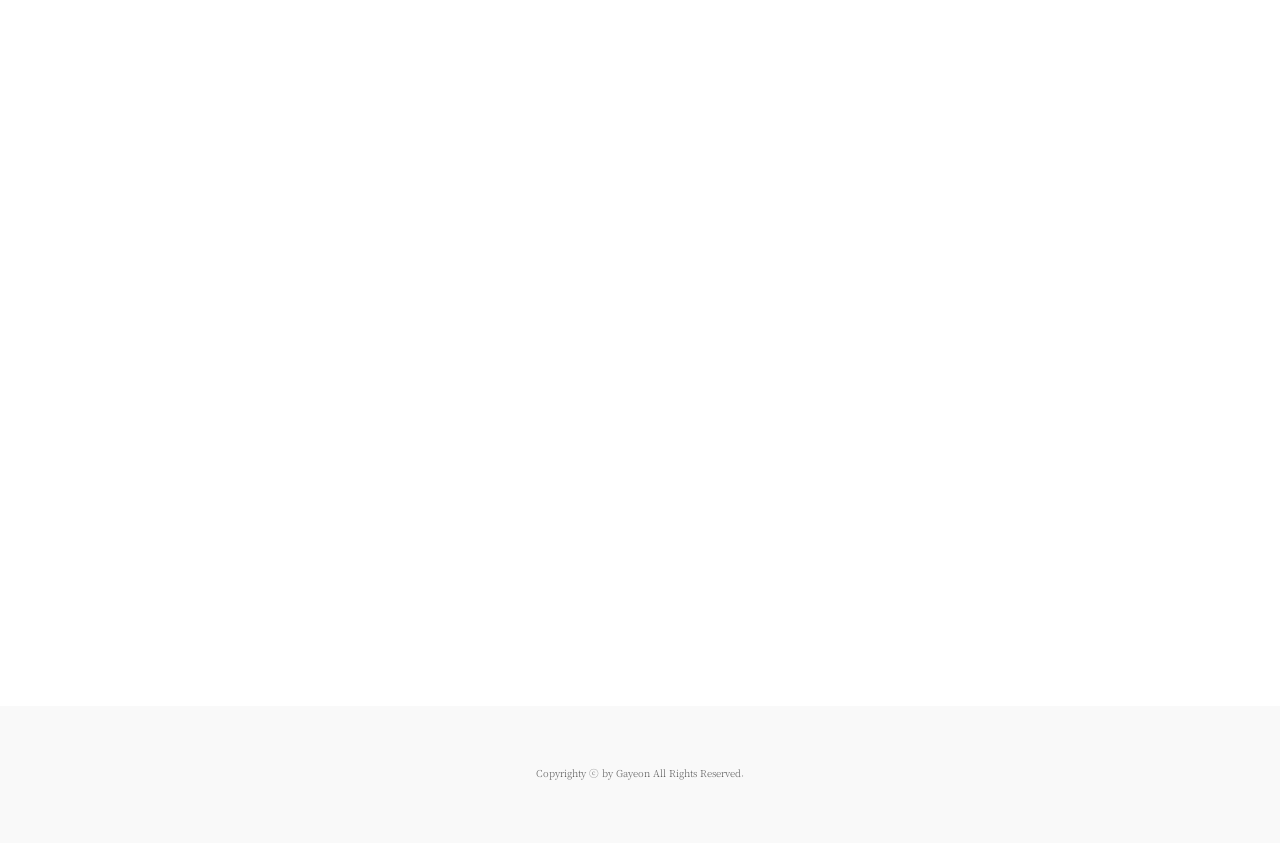
==== commit 6f8cfa4b: "애니메이션 추가 및 사진용량 다운" ====
--- a/index.html
+++ b/index.html
@@ -10,6 +10,7 @@
     rel="stylesheet" />
   <link rel="stylesheet" href="assets/css/common.css" />
   <link rel="stylesheet" href="assets/css/index.css" />
+  <link rel="stylesheet" href="assets/css/animate.css">
   <link rel="stylesheet" href="assets/css/swiper.css" />
   <title>유영준 그리고 이가연 결혼합니다.</title>
 </head>
@@ -17,28 +18,28 @@
 <body>
   <main>
     <section class="section-main">
-      <div class="img-title">
+      <div class="wow fadeInDown img-title" data-wow-duration="1s" data-wow-delay="0.5s">
         <img src="assets/images/title.png" alt="" />
       </div>
-      <div class="visual-img">
+      <div class="visual-img wow fadeInDown" data-wow-duration="1s" data-wow-delay="1s">
         <img src="assets/images/default-visual.png" alt="" />
         <span class="img-area"></span>
       </div>
       <div class="visual-txt">
-        <h1>
+        <h1 class="wow fadeInDown" data-wow-duration="1s" data-wow-delay="1.5s">
           <span>유영준</span> 그리고 <span>이가연</span>
           <br />
           <span>결혼합니다</span>
         </h1>
-        <img class="line-h" src="assets/images/lineh_img.png" alt="" />
-        <p>
+        <img class="wow fadeInDown line-h" data-wow-duration="1s" data-wow-delay="2s" src="assets/images/lineh_img.png" alt="" />
+        <p class="wow fadeInDown">
           2019년 11월 16일 토요일 오후 12시30분 <br />
           분당 미금 오피뉴웨딩홀
         </p>
       </div>
     </section>
-    <section class="bg-f9">
-      <p class="greeting-txt">
+    <section class="section-greeting bg-f9">
+      <p class="greeting-txt wow fadeInDown">
         곁에 있을 때 가장 나다운 모습이 되게 하는 한 사람 <br />
         꿈을 펼칠 수 있도록 서로에게 날개가 되어줄 한 사람 <br />
         그 사람과 삶의 여행을 함께 떠나려 합니다. <br />
@@ -46,25 +47,25 @@
         오셔서 많이 축복해 주시면 큰 기쁨이겠습니다.
       </p>
       <div class="name-area">
-        <p>
+        <p class="wow fadeInDown">
           <span class="parents">유대영 장영숙</span> 의 장남
           <span>유영준</span>
         </p>
-        <p><span class="parents">고미정</span> 의 장녀 <span>이가연</span></p>
-      </div>
-    </section>
-    <section class="section-label label-01">
+        <p class="wow fadeInDown"><span class="parents">고미정</span> 의 장녀 <span>이가연</span></p>
+      </div>
+    </section>
+    <section class="section-label label-01 wow fadeInDown">
       <div class="calendar">
         <div class="label-inner">
           <img src="assets/images/calendar.png" alt="" />
         </div>
-        <p>
+        <p class="wow fadeInDown">
           소중한 날, 소중한 분들과 함께 하고싶습니다. <br />
           2019년 11월 16일 오후 12시 30분
         </p>
       </div>
     </section>
-    <section class="section-label label-02">
+    <section class="section-label label-02 wow fadeInDown">
       <div class="swiper-container gallery-top">
         <div class="swiper-wrapper">
           <div class="swiper-slide">
@@ -133,7 +134,7 @@
         </div>
       </div>
     </section>
-    <section class="section-label bg-f9 label-03">
+    <section class="section-label bg-f9 label-03 wow fadeInDown">
       <p class="label-inner addr-area">
         <strong>오피뉴웨딩하우스</strong>
         경기 성남시 분당구 금곡동 157 <br />
@@ -174,7 +175,7 @@
         </div>
       </div>
     </section>
-    <section class="section-label label-04">
+    <section class="section-label label-04 wow fadeInDown">
       <div class="label-inner">
         <a class="navi-area" target="_blank" onclick="KakaoNavi()">
           <img src="assets/images/kko_navi.png" alt="" />
@@ -202,18 +203,23 @@
   src="//dapi.kakao.com/v2/maps/sdk.js?appkey=2431003912cdd8b234c67a962349d83f&libraries=services"></script>
 <script src="//developers.kakao.com/sdk/js/kakao.min.js"></script>
 <script src="assets/js/swiper.min.js"></script>
+<script src="assets/js/wow.js"></script>
 <script>
+  new WOW().init();
   var galleryThumbs = new Swiper(".gallery-thumbs", {
     spaceBetween: 10,
     slidesPerView: 4,
     loop: true,
-    centeredSlides: true,
+    // centeredSlides: true,
     watchSlidesVisibility: true,
     watchSlidesProgress: true
   });
   var galleryTop = new Swiper(".gallery-top", {
-    // spaceBetween: 10,
     loop: true,
+    effect: 'fade',
+    autoplay: {
+      delay: 5000,
+    },
     navigation: {
       nextEl: ".swiper-btn-next",
       prevEl: ".swiper-btn-prev"
--- a/assets/css/index.css
+++ b/assets/css/index.css
@@ -1,4 +1,8 @@
 section {
+  /* padding: 20% 0; */
+}
+
+.section-greeting {
   padding: 20% 0;
 }
 
@@ -55,6 +59,7 @@
 
 .visual-txt {
   padding-top: 15%;
+  padding-bottom: 20%;
 }
 
 .visual-txt h1 {
@@ -127,6 +132,7 @@
 }
 
 .label-02 {
+  padding-top: 20%;
   background-image: url("../images/label_02.png");
 }
 
@@ -164,6 +170,7 @@
 
 .calendar p {
   margin-top: 20%;
+  padding-bottom: 20%;
   font-size: 0.9rem;
   font-weight: 300;
   color: #666;
@@ -310,6 +317,7 @@
 
 .traffic-inner:last-child {
   margin-bottom: 0;
+  border-bottom: 0;
 }
 
 .traffic-inner strong {
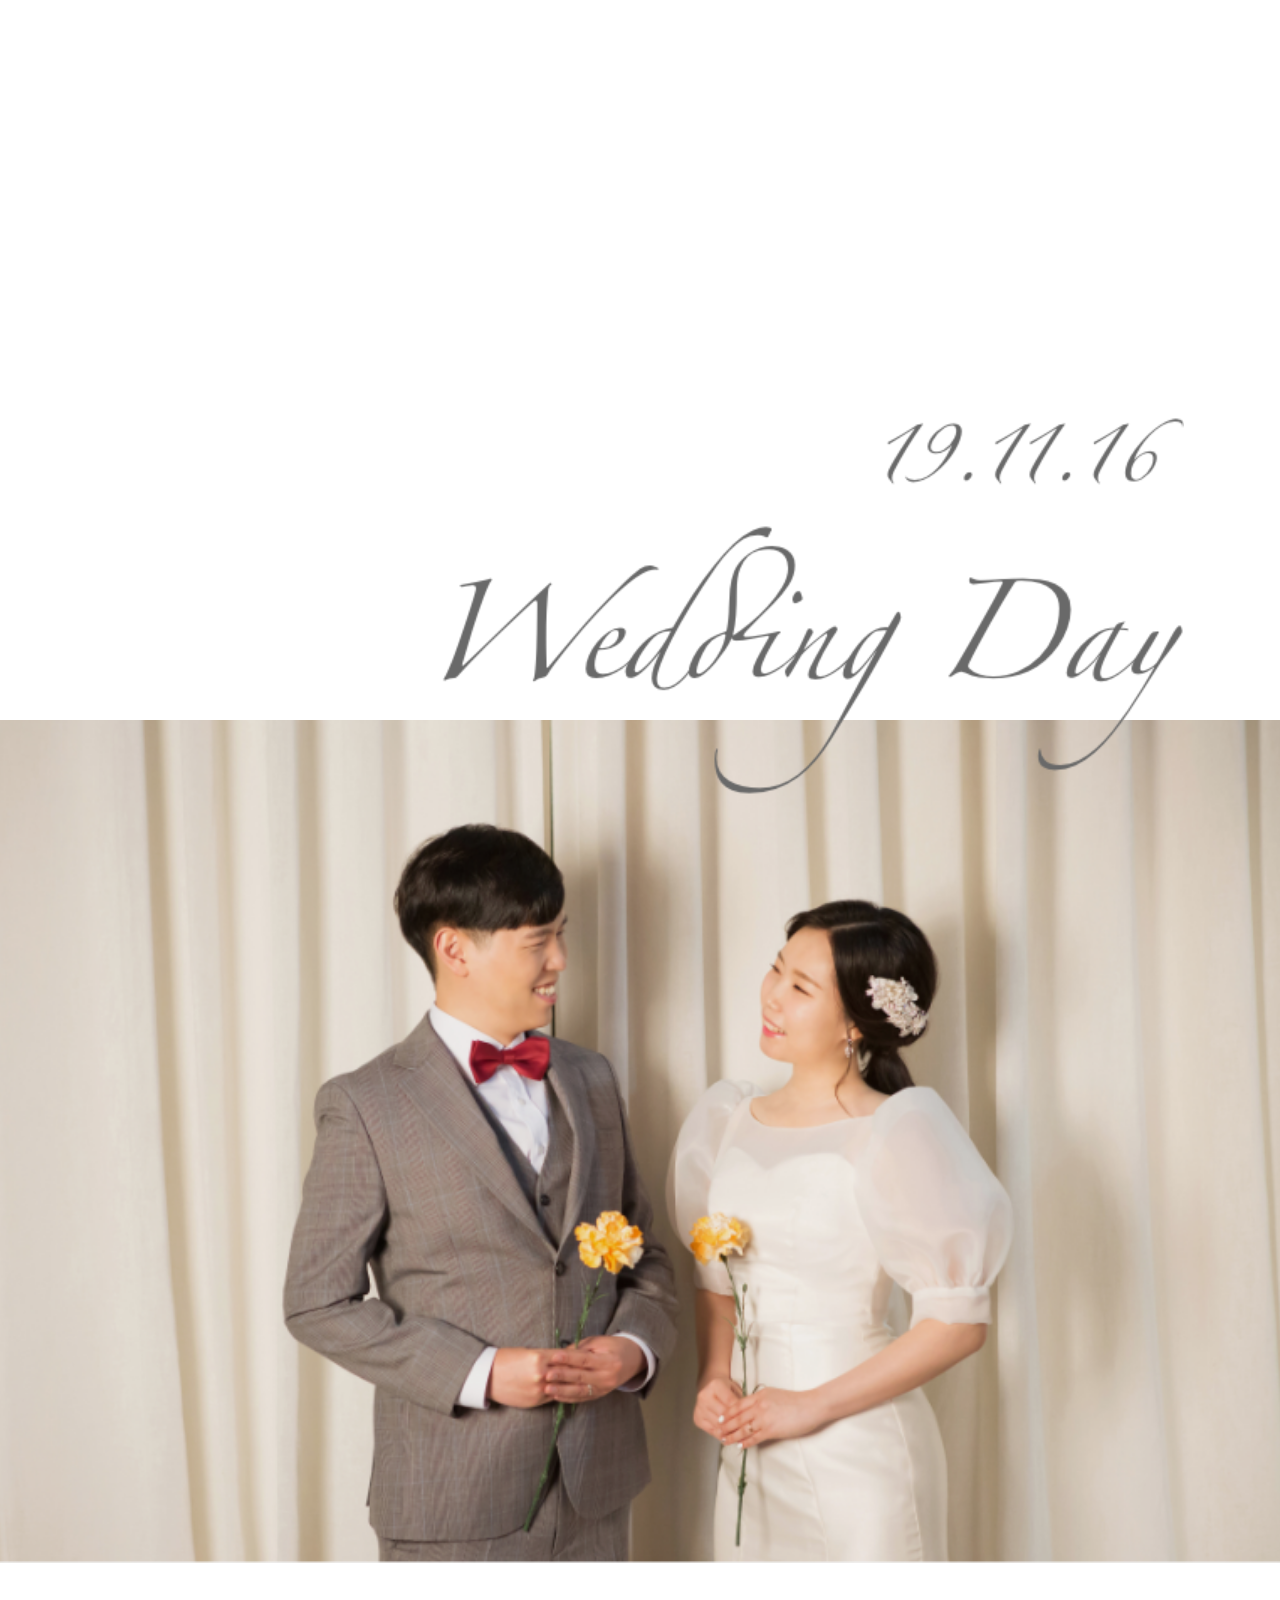
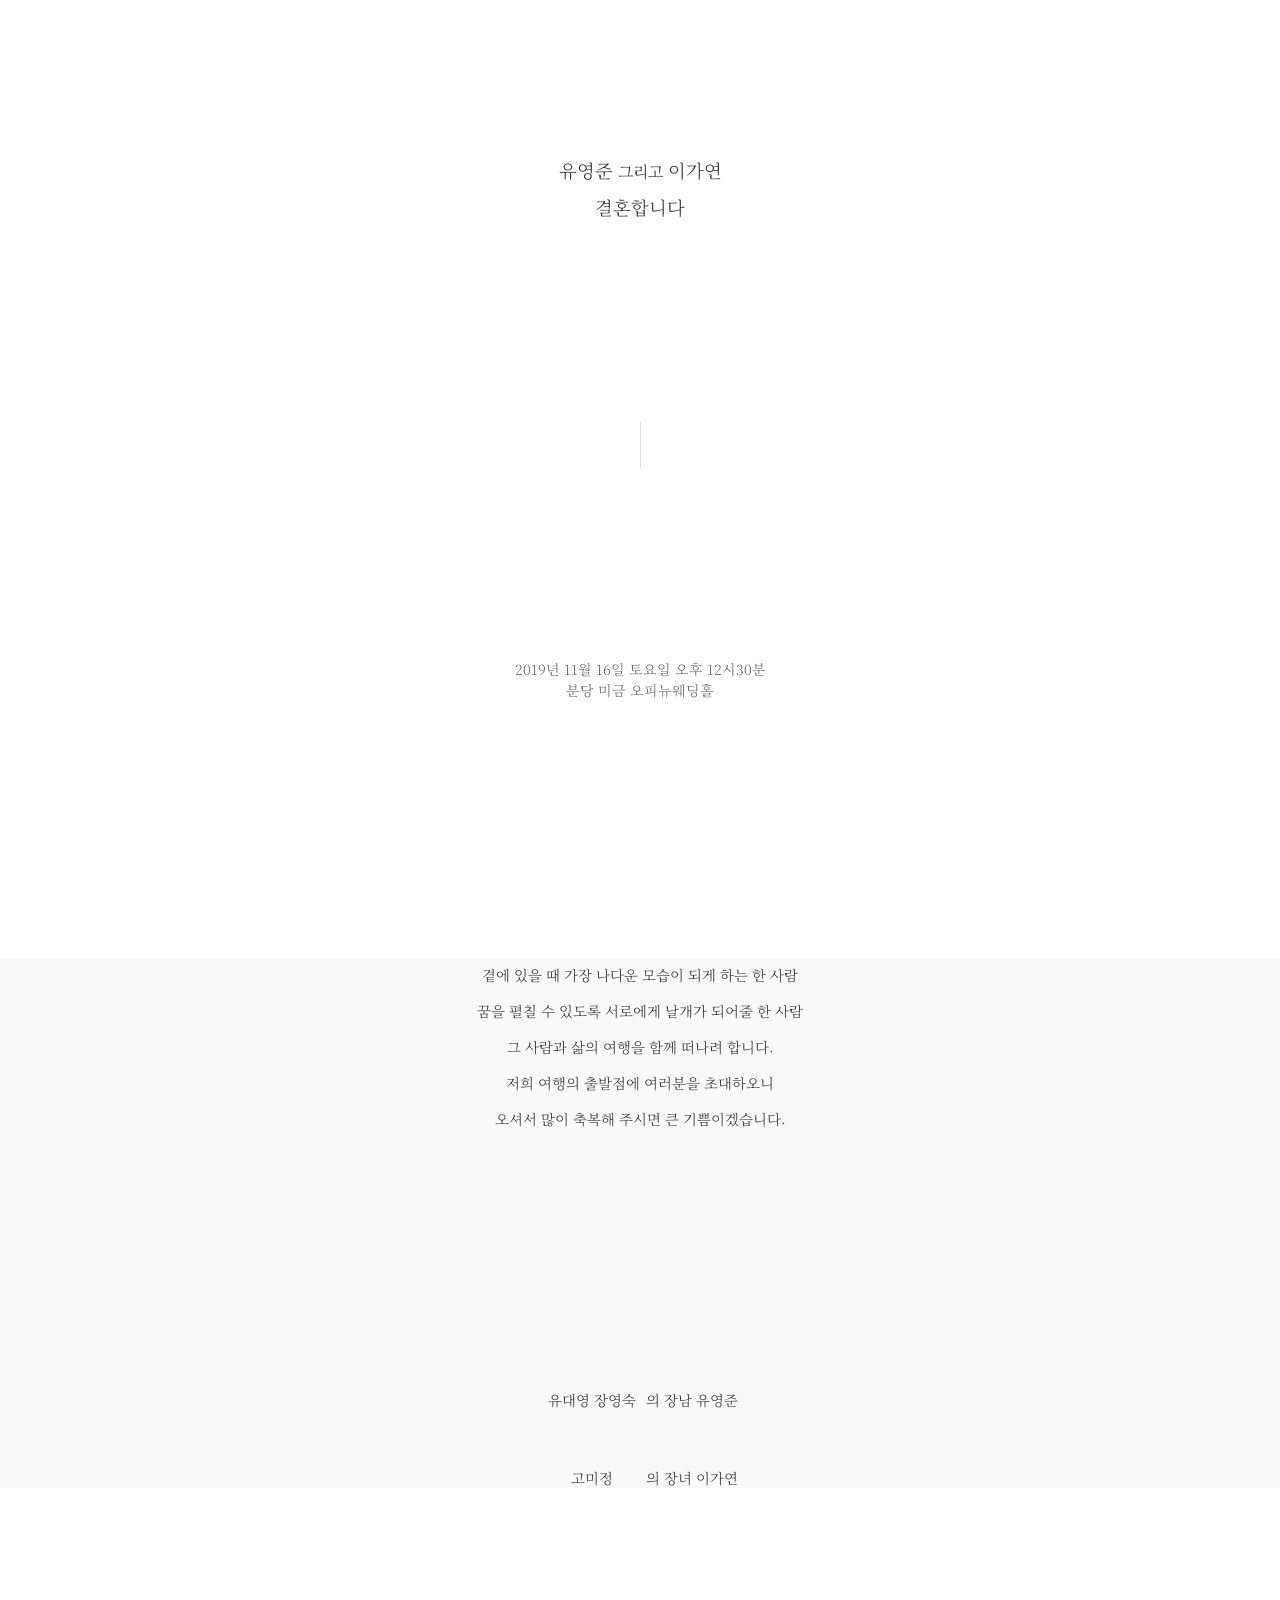
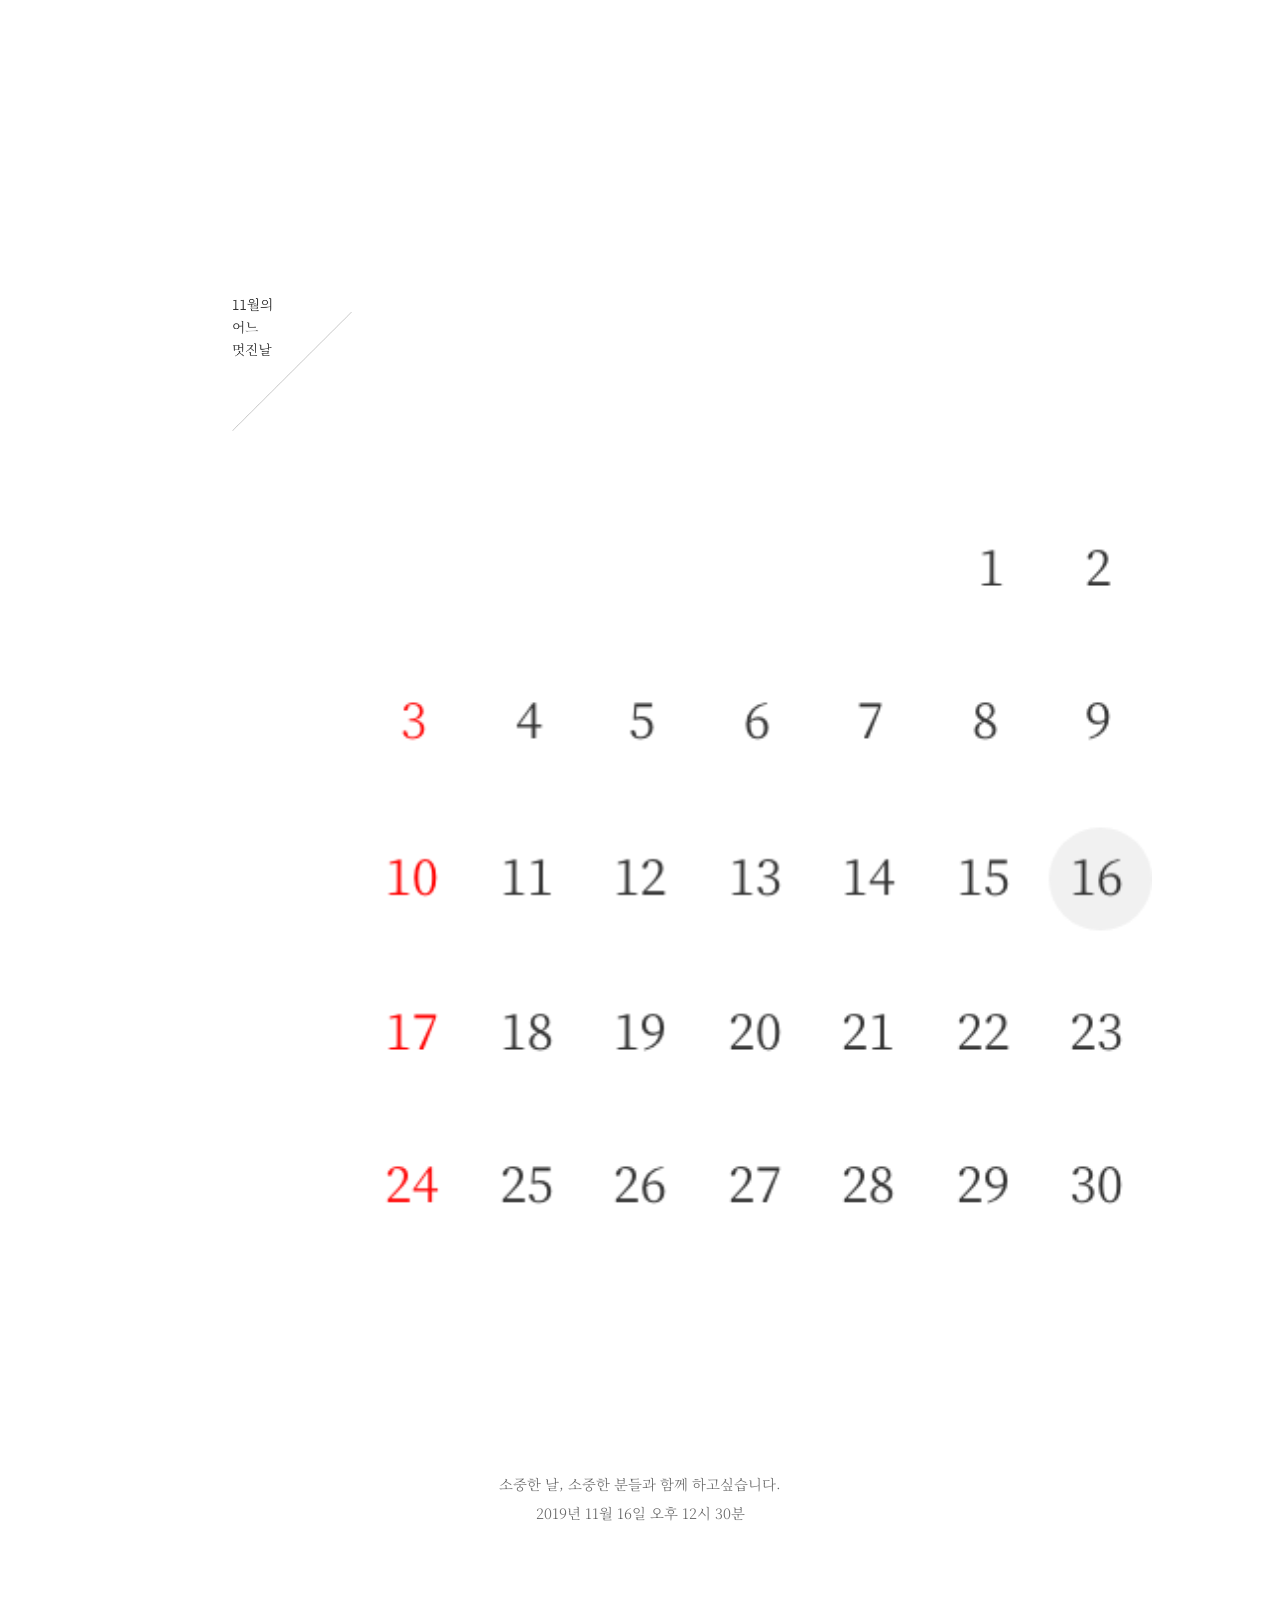
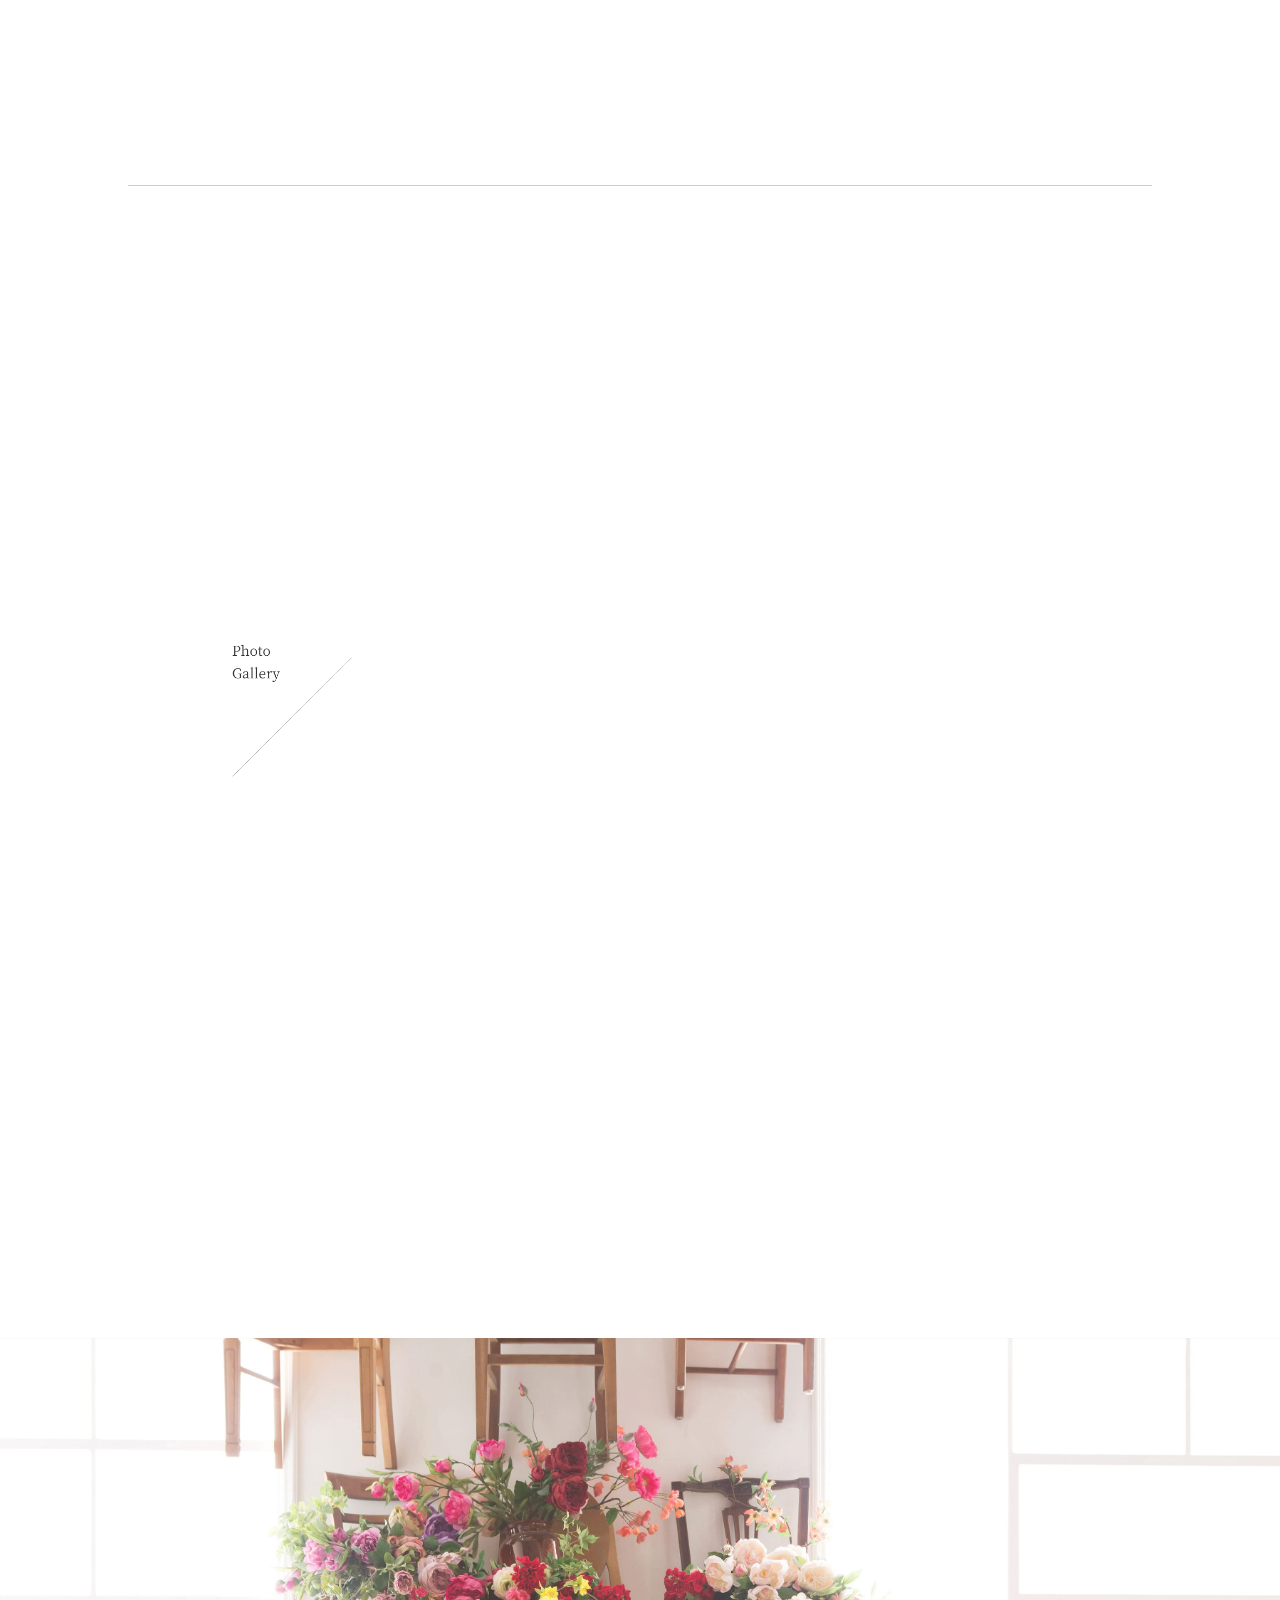
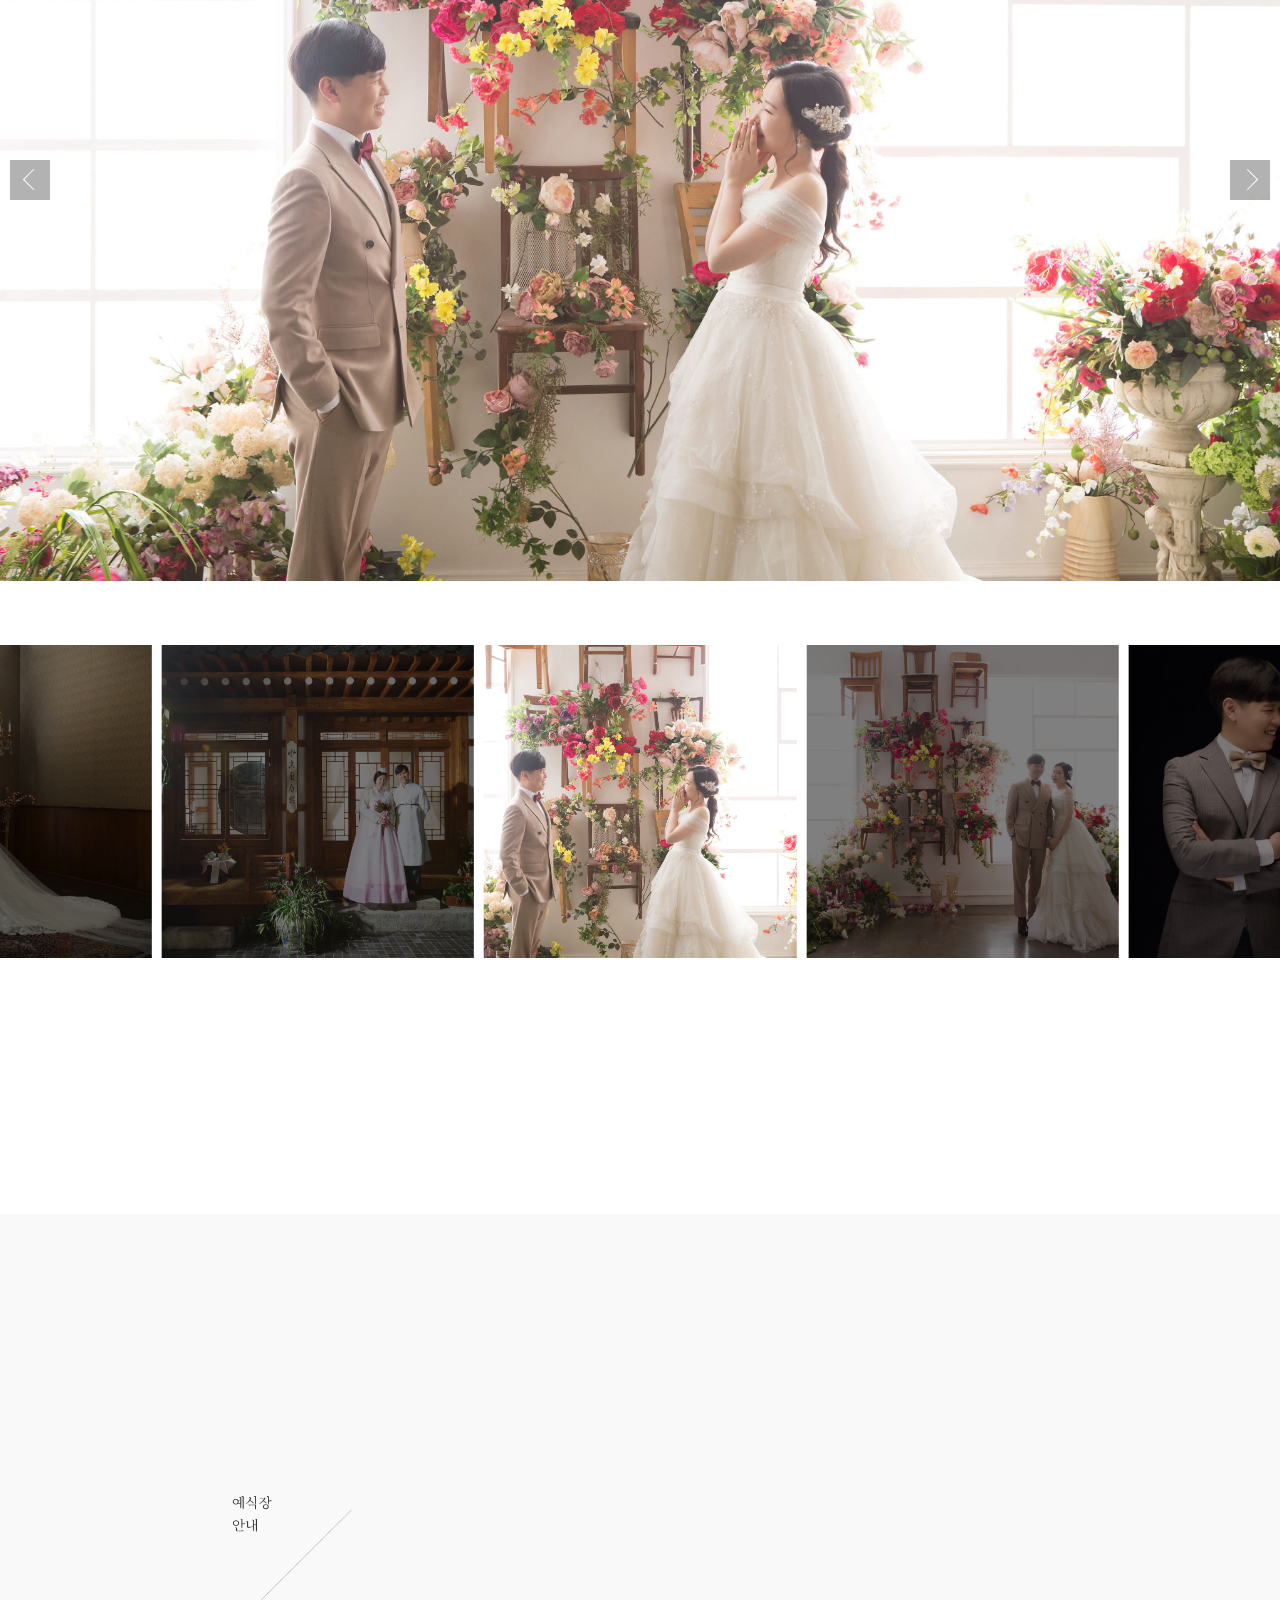
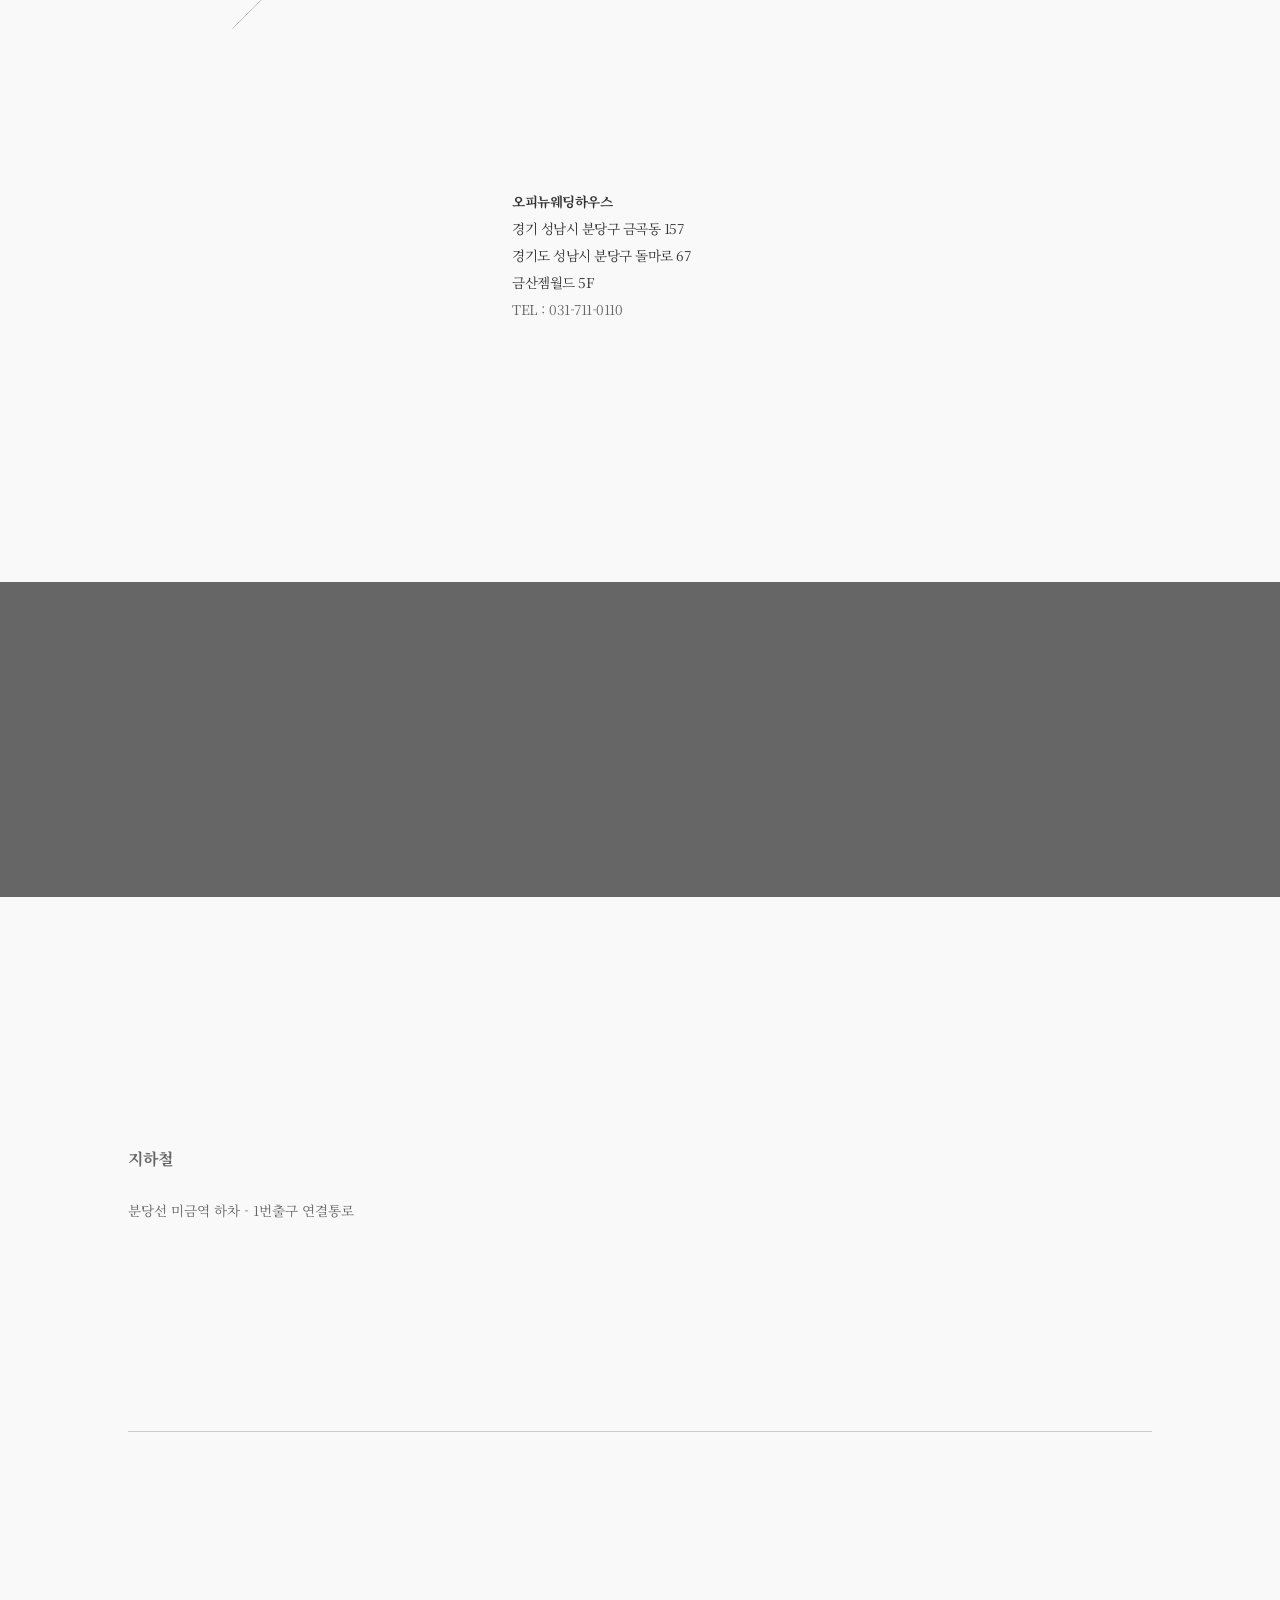
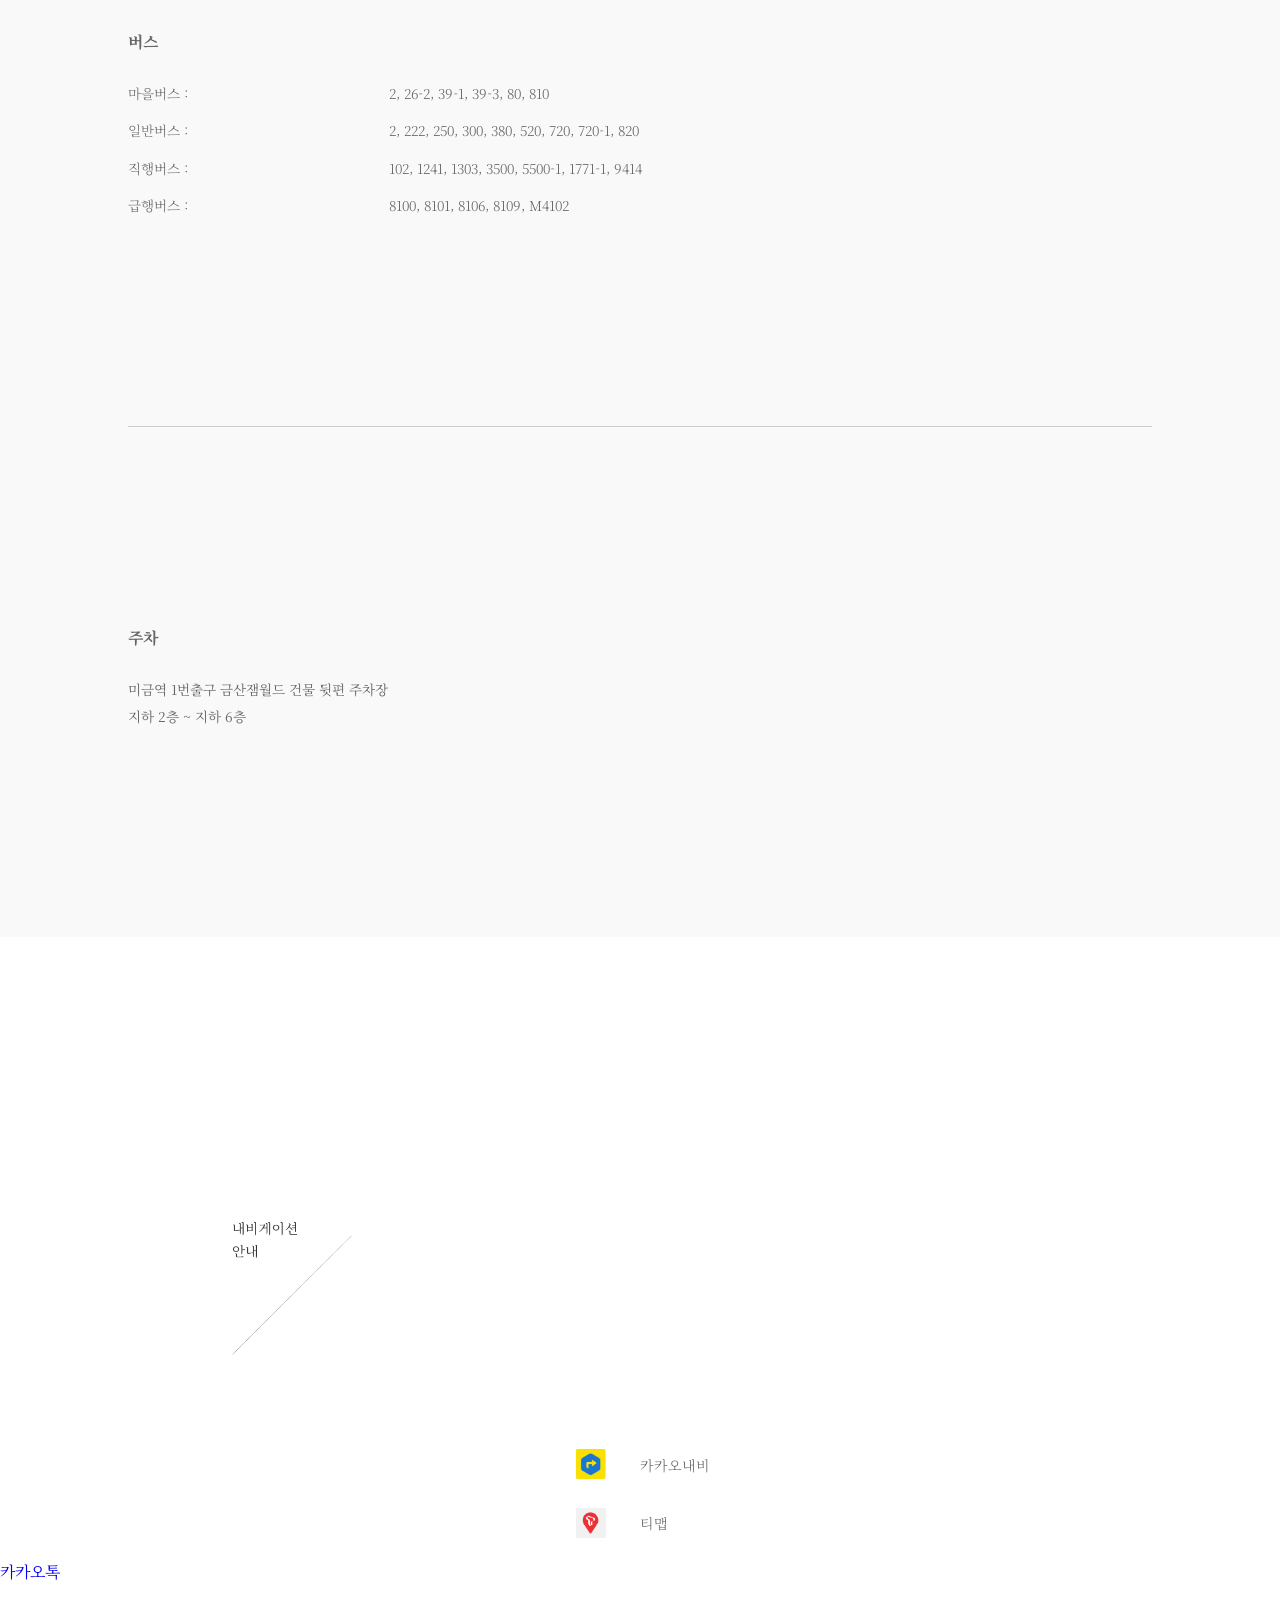
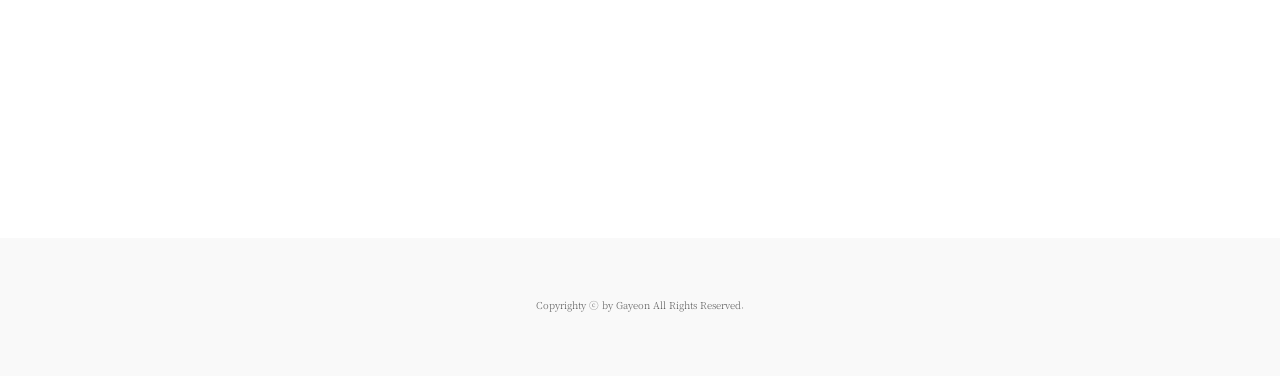
==== commit 13f866e8: "link share test" ====
--- a/index.html
+++ b/index.html
@@ -10,7 +10,6 @@
     rel="stylesheet" />
   <link rel="stylesheet" href="assets/css/common.css" />
   <link rel="stylesheet" href="assets/css/index.css" />
-  <link rel="stylesheet" href="assets/css/animate.css">
   <link rel="stylesheet" href="assets/css/swiper.css" />
   <title>유영준 그리고 이가연 결혼합니다.</title>
 </head>
@@ -18,28 +17,28 @@
 <body>
   <main>
     <section class="section-main">
-      <div class="wow fadeInDown img-title" data-wow-duration="1s" data-wow-delay="0.5s">
+      <div class="img-title">
         <img src="assets/images/title.png" alt="" />
       </div>
-      <div class="visual-img wow fadeInDown" data-wow-duration="1s" data-wow-delay="1s">
+      <div class="visual-img">
         <img src="assets/images/default-visual.png" alt="" />
         <span class="img-area"></span>
       </div>
       <div class="visual-txt">
-        <h1 class="wow fadeInDown" data-wow-duration="1s" data-wow-delay="1.5s">
+        <h1>
           <span>유영준</span> 그리고 <span>이가연</span>
           <br />
           <span>결혼합니다</span>
         </h1>
-        <img class="wow fadeInDown line-h" data-wow-duration="1s" data-wow-delay="2s" src="assets/images/lineh_img.png" alt="" />
-        <p class="wow fadeInDown">
+        <img class="line-h" src="assets/images/lineh_img.png" alt="" />
+        <p>
           2019년 11월 16일 토요일 오후 12시30분 <br />
           분당 미금 오피뉴웨딩홀
         </p>
       </div>
     </section>
-    <section class="section-greeting bg-f9">
-      <p class="greeting-txt wow fadeInDown">
+    <section class="bg-f9">
+      <p class="greeting-txt">
         곁에 있을 때 가장 나다운 모습이 되게 하는 한 사람 <br />
         꿈을 펼칠 수 있도록 서로에게 날개가 되어줄 한 사람 <br />
         그 사람과 삶의 여행을 함께 떠나려 합니다. <br />
@@ -47,25 +46,25 @@
         오셔서 많이 축복해 주시면 큰 기쁨이겠습니다.
       </p>
       <div class="name-area">
-        <p class="wow fadeInDown">
+        <p>
           <span class="parents">유대영 장영숙</span> 의 장남
           <span>유영준</span>
         </p>
-        <p class="wow fadeInDown"><span class="parents">고미정</span> 의 장녀 <span>이가연</span></p>
-      </div>
-    </section>
-    <section class="section-label label-01 wow fadeInDown">
+        <p><span class="parents">고미정</span> 의 장녀 <span>이가연</span></p>
+      </div>
+    </section>
+    <section class="section-label label-01">
       <div class="calendar">
         <div class="label-inner">
           <img src="assets/images/calendar.png" alt="" />
         </div>
-        <p class="wow fadeInDown">
+        <p>
           소중한 날, 소중한 분들과 함께 하고싶습니다. <br />
           2019년 11월 16일 오후 12시 30분
         </p>
       </div>
     </section>
-    <section class="section-label label-02 wow fadeInDown">
+    <section class="section-label label-02">
       <div class="swiper-container gallery-top">
         <div class="swiper-wrapper">
           <div class="swiper-slide">
@@ -134,7 +133,7 @@
         </div>
       </div>
     </section>
-    <section class="section-label bg-f9 label-03 wow fadeInDown">
+    <section class="section-label bg-f9 label-03">
       <p class="label-inner addr-area">
         <strong>오피뉴웨딩하우스</strong>
         경기 성남시 분당구 금곡동 157 <br />
@@ -175,7 +174,7 @@
         </div>
       </div>
     </section>
-    <section class="section-label label-04 wow fadeInDown">
+    <section class="section-label label-04">
       <div class="label-inner">
         <a class="navi-area" target="_blank" onclick="KakaoNavi()">
           <img src="assets/images/kko_navi.png" alt="" />
@@ -186,6 +185,7 @@
           <span>티맵</span>
         </a>
       </div>
+      <a id="kakao-link-btn" href="javascript:;">카카오톡</a>
     </section>
     <!-- <section class="section-last bg-f9">
       <p>참석이 어려우신 분들은 축하의 마음을 전해주세요.</p>
@@ -203,23 +203,18 @@
   src="//dapi.kakao.com/v2/maps/sdk.js?appkey=2431003912cdd8b234c67a962349d83f&libraries=services"></script>
 <script src="//developers.kakao.com/sdk/js/kakao.min.js"></script>
 <script src="assets/js/swiper.min.js"></script>
-<script src="assets/js/wow.js"></script>
 <script>
-  new WOW().init();
   var galleryThumbs = new Swiper(".gallery-thumbs", {
     spaceBetween: 10,
     slidesPerView: 4,
     loop: true,
-    // centeredSlides: true,
+    centeredSlides: true,
     watchSlidesVisibility: true,
     watchSlidesProgress: true
   });
   var galleryTop = new Swiper(".gallery-top", {
+    // spaceBetween: 10,
     loop: true,
-    effect: 'fade',
-    autoplay: {
-      delay: 5000,
-    },
     navigation: {
       nextEl: ".swiper-btn-next",
       prevEl: ".swiper-btn-prev"
@@ -287,6 +282,17 @@
       "https://apis.openapi.sk.com/tmap/app/routes?appKey=f0c35193-8e05-4c47-bd28-8f2eede359ec&name=금산잼월드빌딩&lon=127.109507&lat=37.350496";
   }
     //]]>
+
+
+    Kakao.Link.createCustomButton({
+      container: '#kakao-link-btn',
+      templateId: 18673,
+      templateArgs: {
+        'title': '제목 영역입니다.',
+        'description': '설명 영역입니다.'
+      }
+    });
+ 
 </script>
 
 </html>
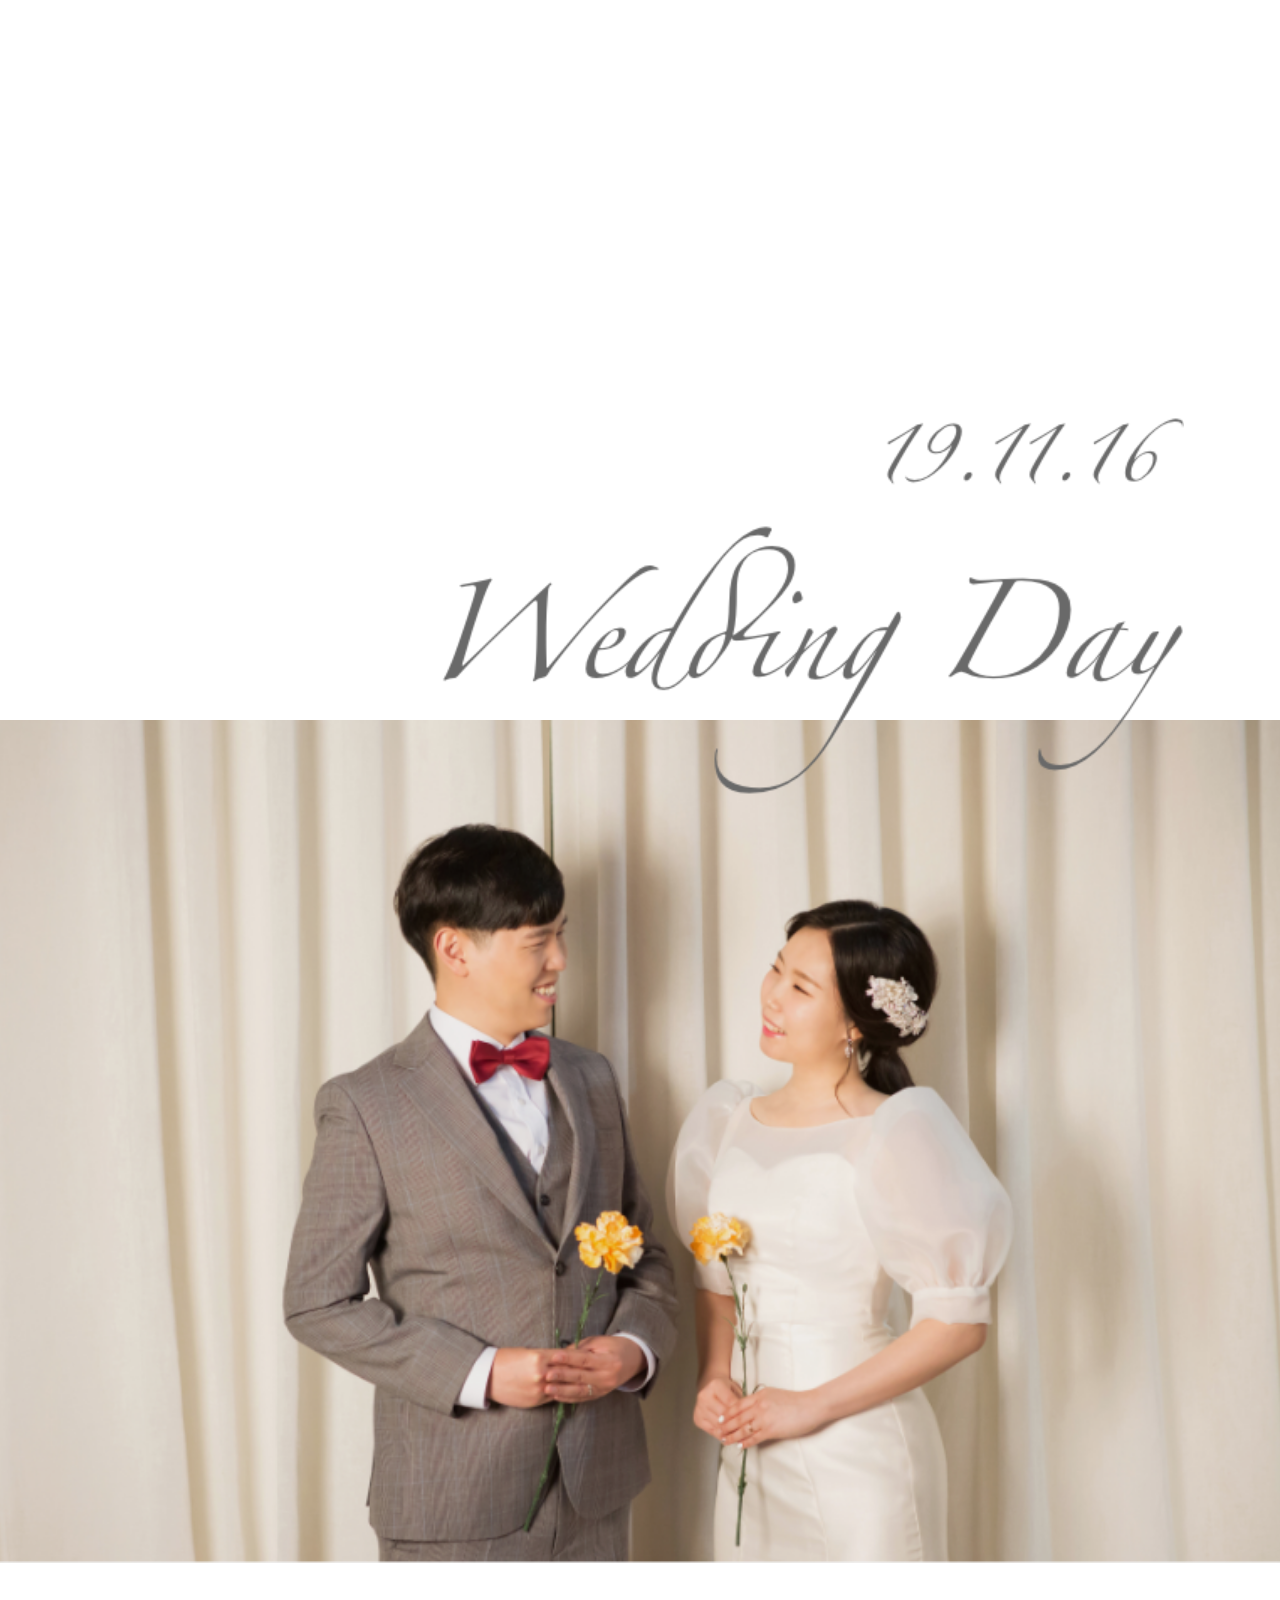
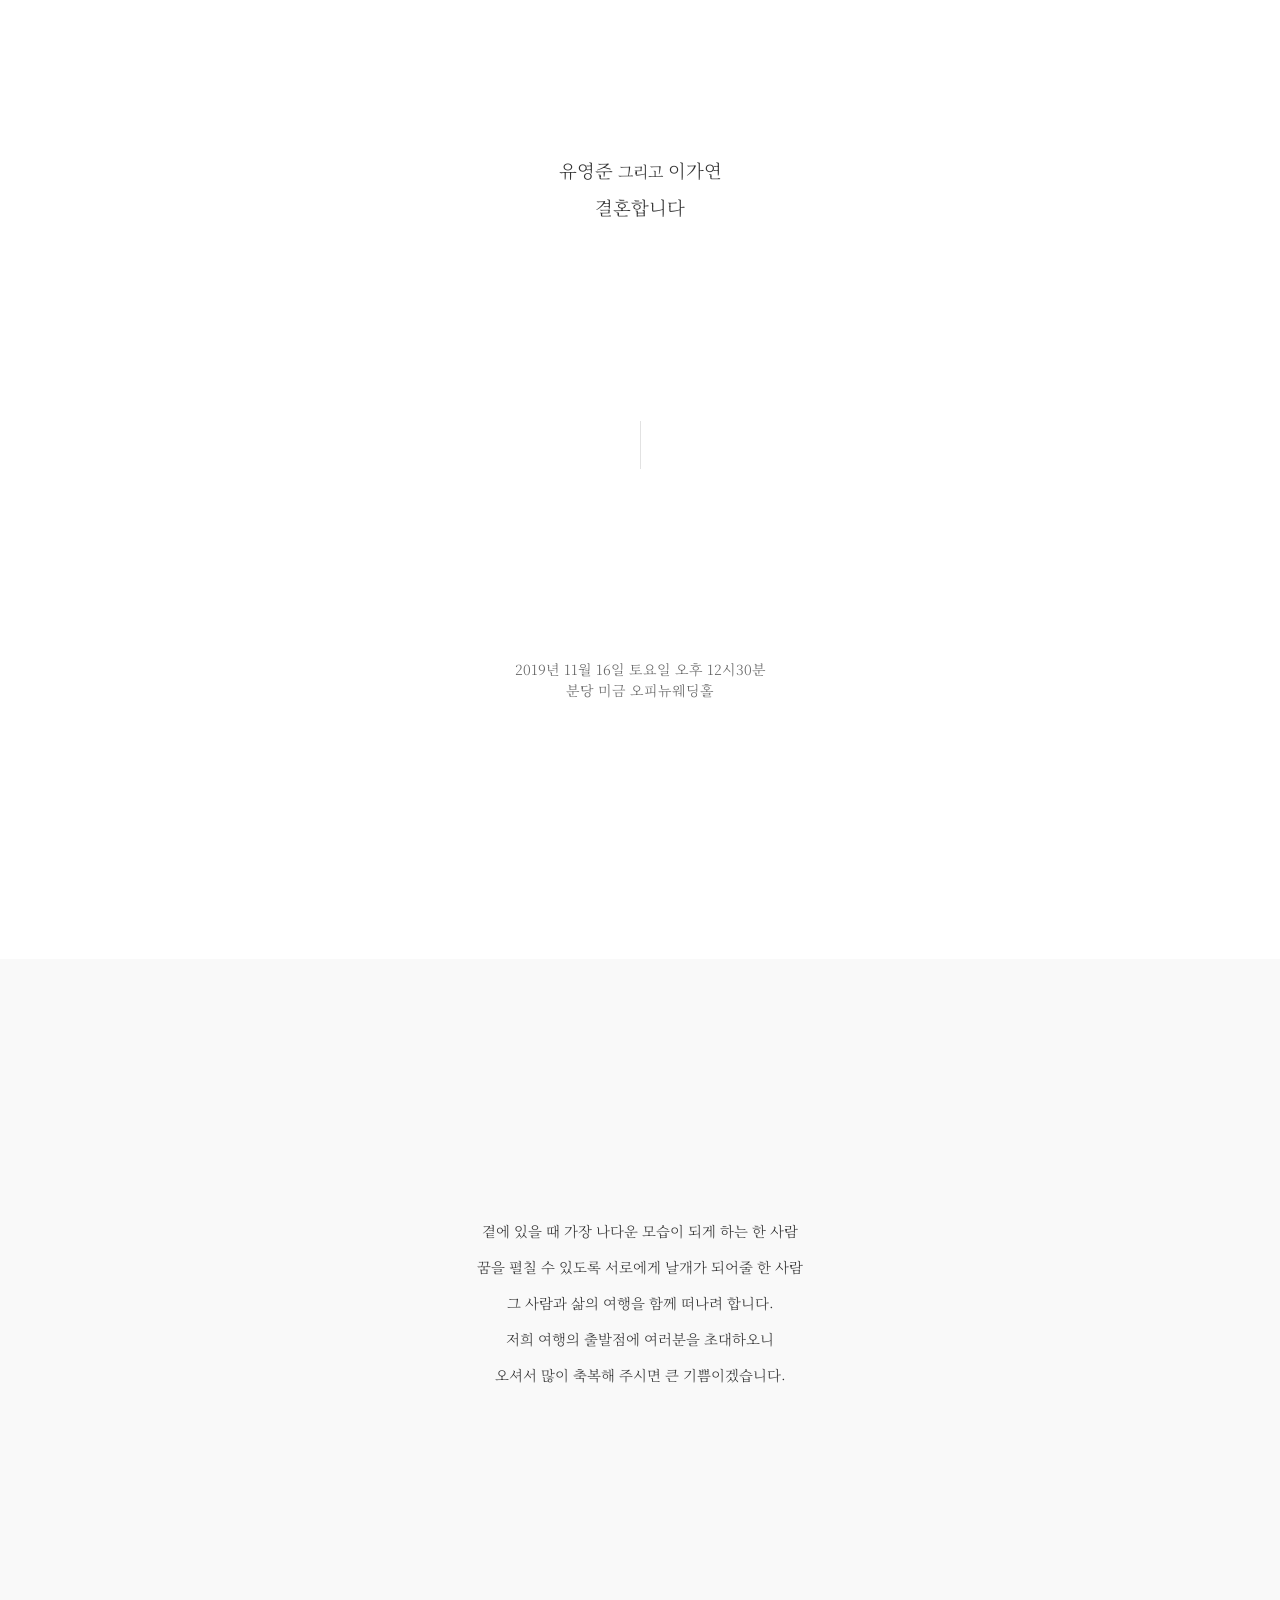
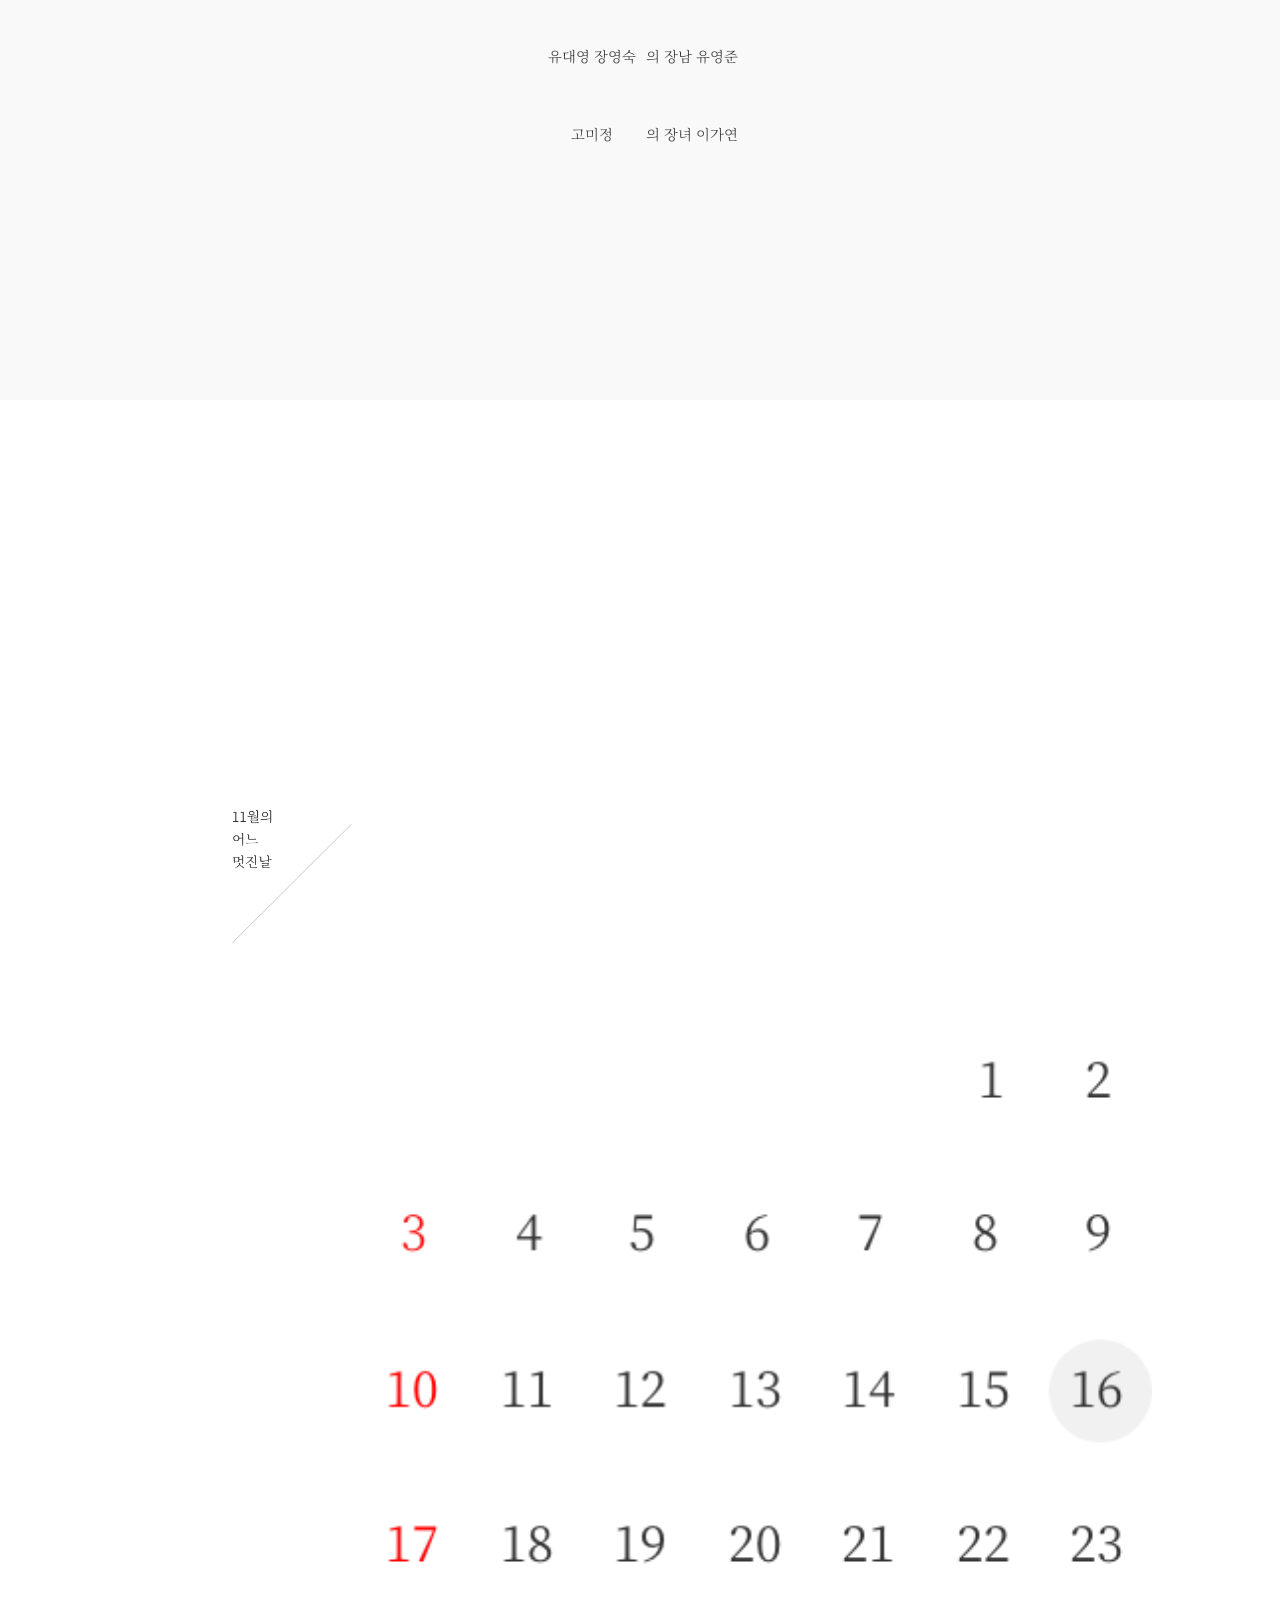
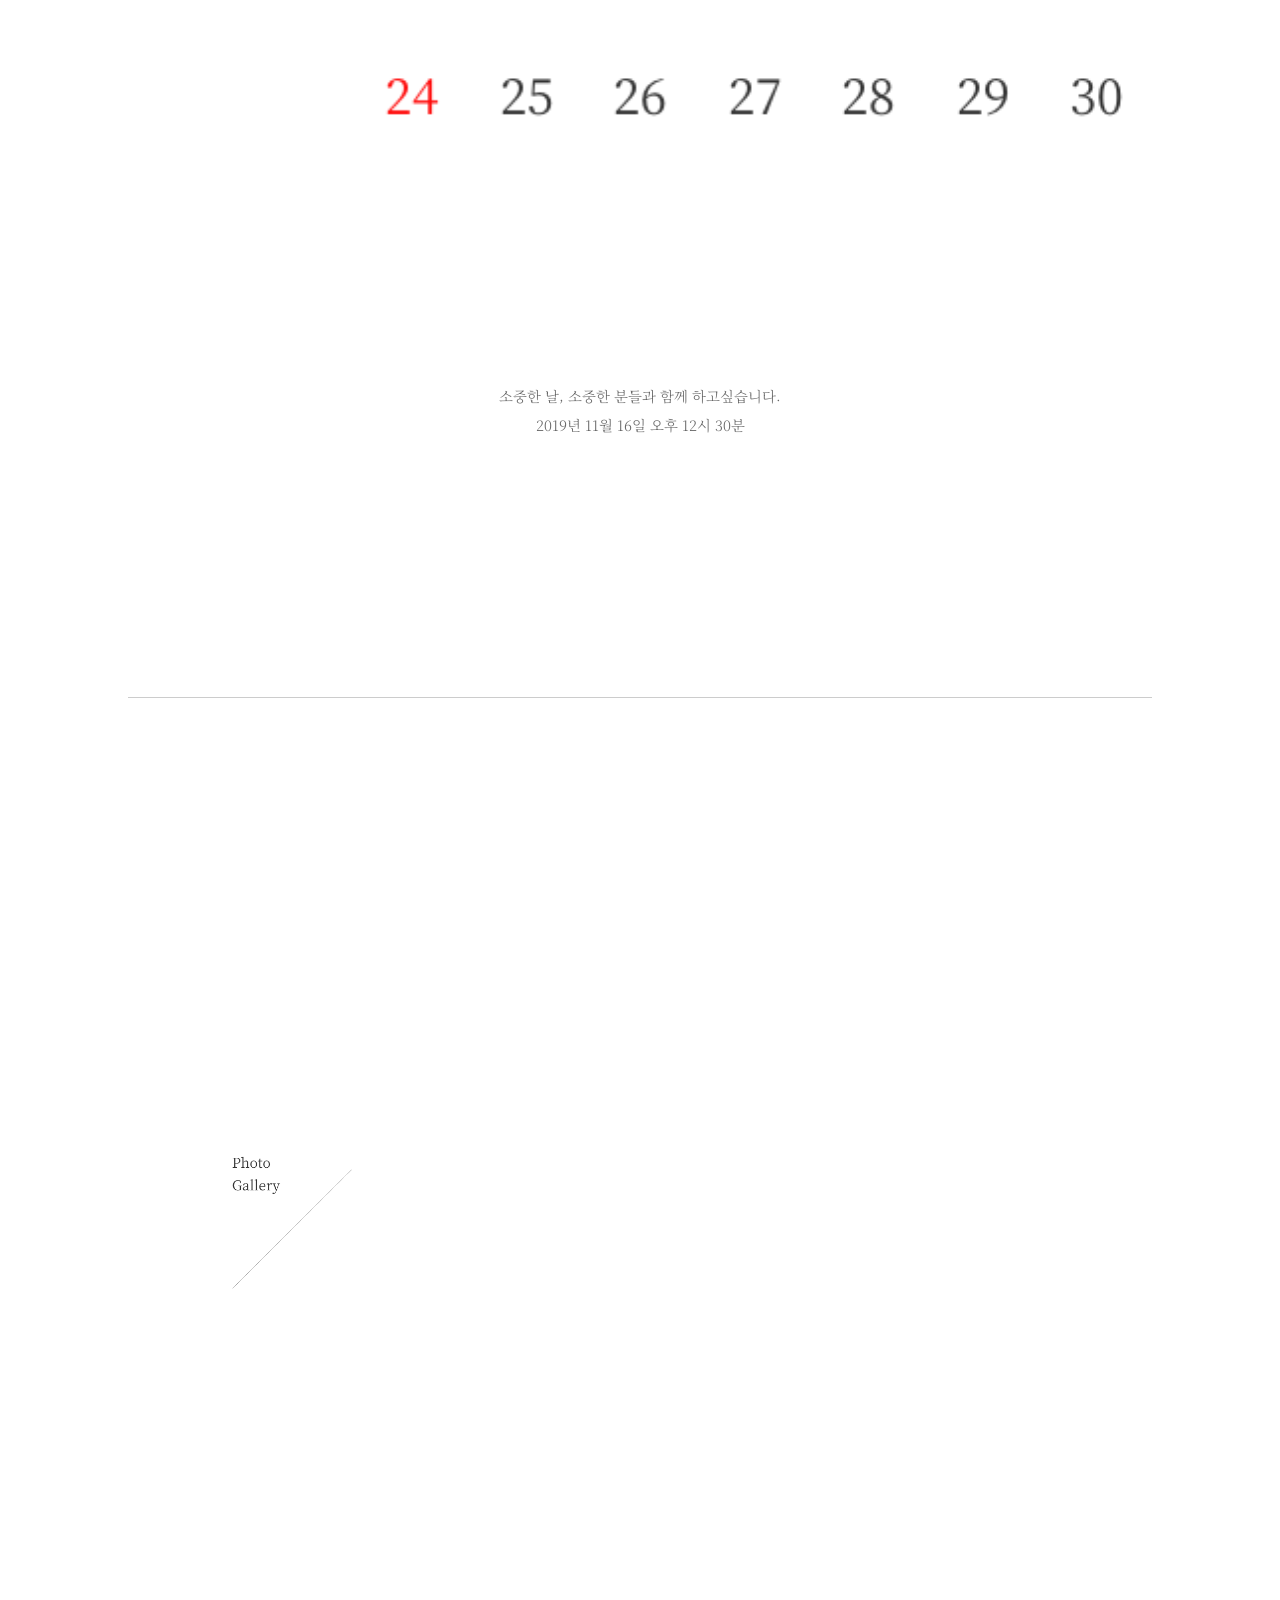
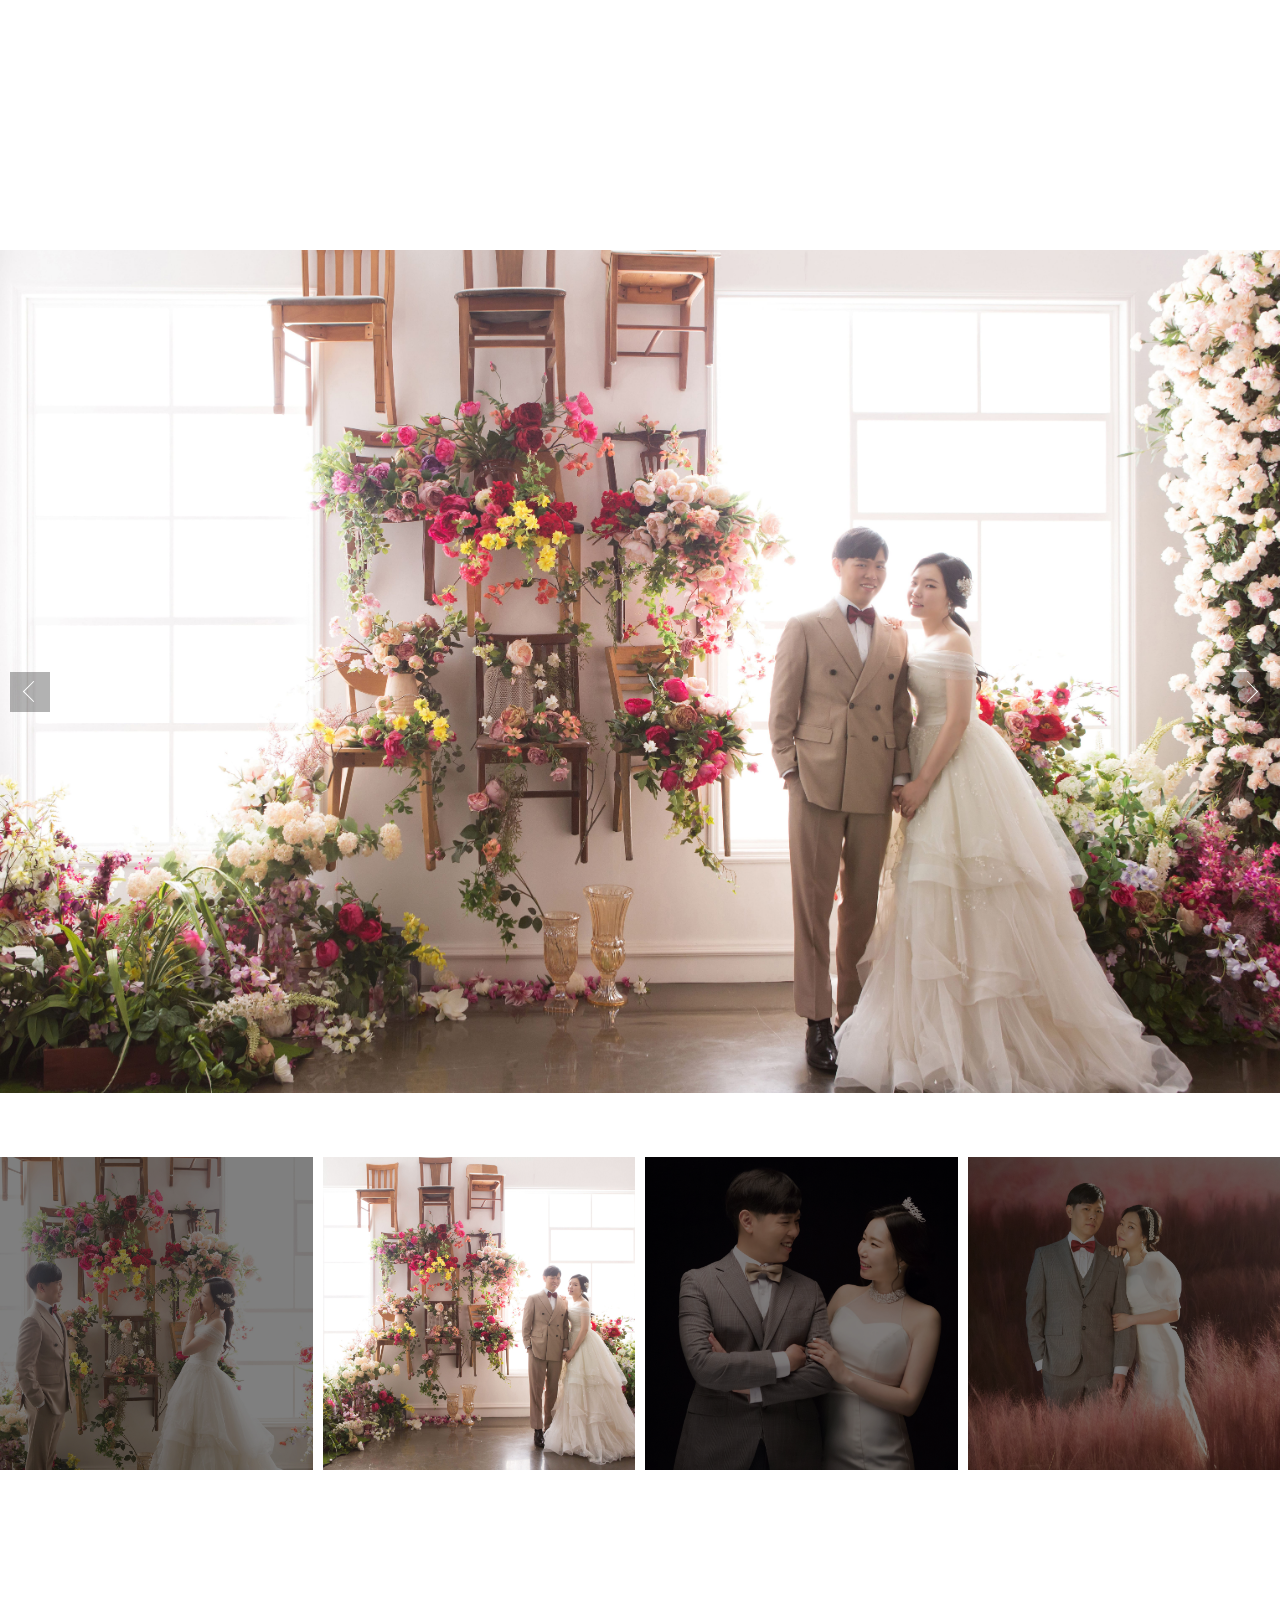
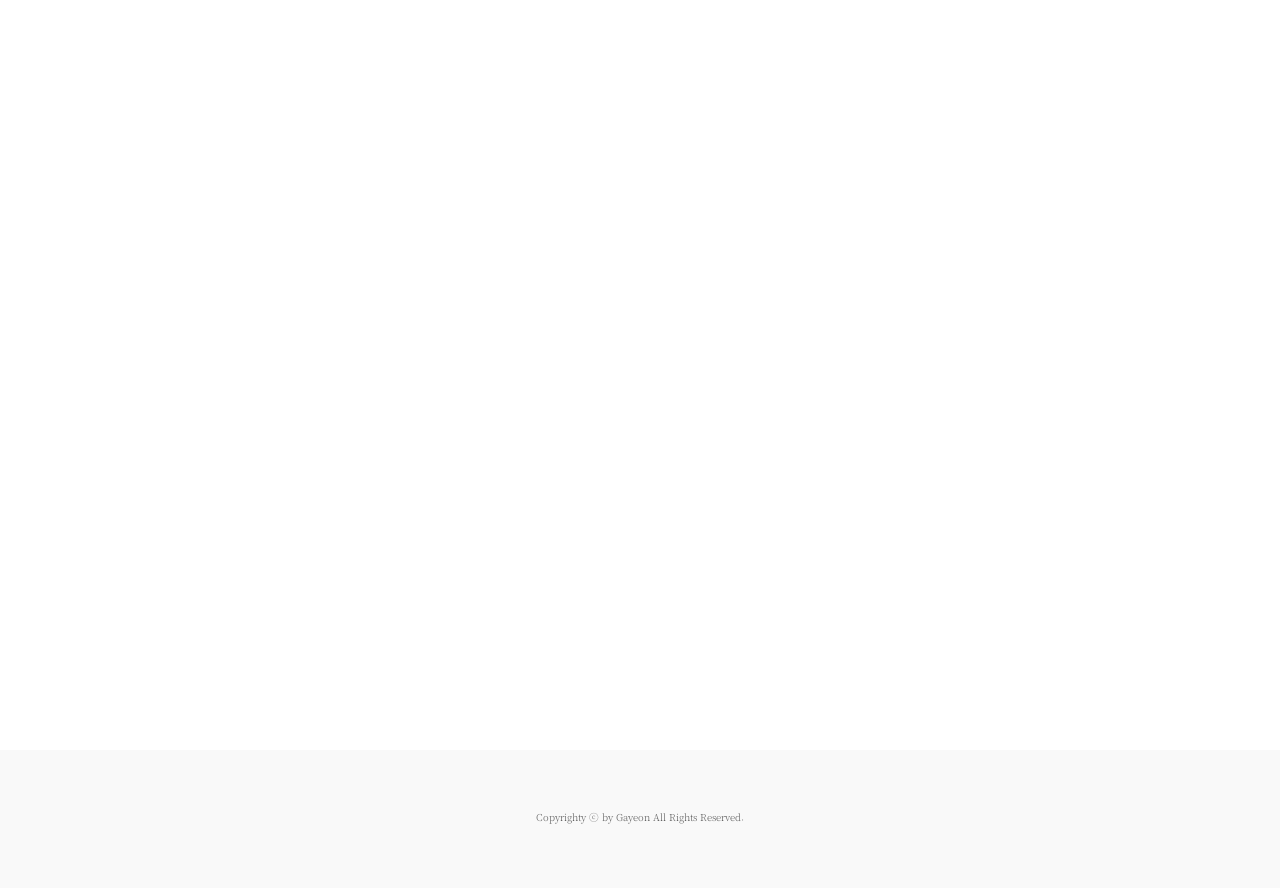
==== commit e7a4cc47: "Merge branch 'master' of https://github.com/showme0077/showme0077.github.io" ====
--- a/index.html
+++ b/index.html
@@ -10,6 +10,7 @@
     rel="stylesheet" />
   <link rel="stylesheet" href="assets/css/common.css" />
   <link rel="stylesheet" href="assets/css/index.css" />
+  <link rel="stylesheet" href="assets/css/animate.css">
   <link rel="stylesheet" href="assets/css/swiper.css" />
   <title>유영준 그리고 이가연 결혼합니다.</title>
 </head>
@@ -17,28 +18,28 @@
 <body>
   <main>
     <section class="section-main">
-      <div class="img-title">
+      <div class="wow fadeInDown img-title" data-wow-duration="1s" data-wow-delay="0.5s">
         <img src="assets/images/title.png" alt="" />
       </div>
-      <div class="visual-img">
+      <div class="visual-img wow fadeInDown" data-wow-duration="1s" data-wow-delay="1s">
         <img src="assets/images/default-visual.png" alt="" />
         <span class="img-area"></span>
       </div>
       <div class="visual-txt">
-        <h1>
+        <h1 class="wow fadeInDown" data-wow-duration="1s" data-wow-delay="1.5s">
           <span>유영준</span> 그리고 <span>이가연</span>
           <br />
           <span>결혼합니다</span>
         </h1>
-        <img class="line-h" src="assets/images/lineh_img.png" alt="" />
-        <p>
+        <img class="wow fadeInDown line-h" data-wow-duration="1s" data-wow-delay="2s" src="assets/images/lineh_img.png" alt="" />
+        <p class="wow fadeInDown">
           2019년 11월 16일 토요일 오후 12시30분 <br />
           분당 미금 오피뉴웨딩홀
         </p>
       </div>
     </section>
-    <section class="bg-f9">
-      <p class="greeting-txt">
+    <section class="section-greeting bg-f9">
+      <p class="greeting-txt wow fadeInDown">
         곁에 있을 때 가장 나다운 모습이 되게 하는 한 사람 <br />
         꿈을 펼칠 수 있도록 서로에게 날개가 되어줄 한 사람 <br />
         그 사람과 삶의 여행을 함께 떠나려 합니다. <br />
@@ -46,25 +47,25 @@
         오셔서 많이 축복해 주시면 큰 기쁨이겠습니다.
       </p>
       <div class="name-area">
-        <p>
+        <p class="wow fadeInDown">
           <span class="parents">유대영 장영숙</span> 의 장남
           <span>유영준</span>
         </p>
-        <p><span class="parents">고미정</span> 의 장녀 <span>이가연</span></p>
-      </div>
-    </section>
-    <section class="section-label label-01">
+        <p class="wow fadeInDown"><span class="parents">고미정</span> 의 장녀 <span>이가연</span></p>
+      </div>
+    </section>
+    <section class="section-label label-01 wow fadeInDown">
       <div class="calendar">
         <div class="label-inner">
           <img src="assets/images/calendar.png" alt="" />
         </div>
-        <p>
+        <p class="wow fadeInDown">
           소중한 날, 소중한 분들과 함께 하고싶습니다. <br />
           2019년 11월 16일 오후 12시 30분
         </p>
       </div>
     </section>
-    <section class="section-label label-02">
+    <section class="section-label label-02 wow fadeInDown">
       <div class="swiper-container gallery-top">
         <div class="swiper-wrapper">
           <div class="swiper-slide">
@@ -133,7 +134,7 @@
         </div>
       </div>
     </section>
-    <section class="section-label bg-f9 label-03">
+    <section class="section-label bg-f9 label-03 wow fadeInDown">
       <p class="label-inner addr-area">
         <strong>오피뉴웨딩하우스</strong>
         경기 성남시 분당구 금곡동 157 <br />
@@ -174,7 +175,7 @@
         </div>
       </div>
     </section>
-    <section class="section-label label-04">
+    <section class="section-label label-04 wow fadeInDown">
       <div class="label-inner">
         <a class="navi-area" target="_blank" onclick="KakaoNavi()">
           <img src="assets/images/kko_navi.png" alt="" />
@@ -203,18 +204,23 @@
   src="//dapi.kakao.com/v2/maps/sdk.js?appkey=2431003912cdd8b234c67a962349d83f&libraries=services"></script>
 <script src="//developers.kakao.com/sdk/js/kakao.min.js"></script>
 <script src="assets/js/swiper.min.js"></script>
+<script src="assets/js/wow.js"></script>
 <script>
+  new WOW().init();
   var galleryThumbs = new Swiper(".gallery-thumbs", {
     spaceBetween: 10,
     slidesPerView: 4,
     loop: true,
-    centeredSlides: true,
+    // centeredSlides: true,
     watchSlidesVisibility: true,
     watchSlidesProgress: true
   });
   var galleryTop = new Swiper(".gallery-top", {
-    // spaceBetween: 10,
     loop: true,
+    effect: 'fade',
+    autoplay: {
+      delay: 5000,
+    },
     navigation: {
       nextEl: ".swiper-btn-next",
       prevEl: ".swiper-btn-prev"
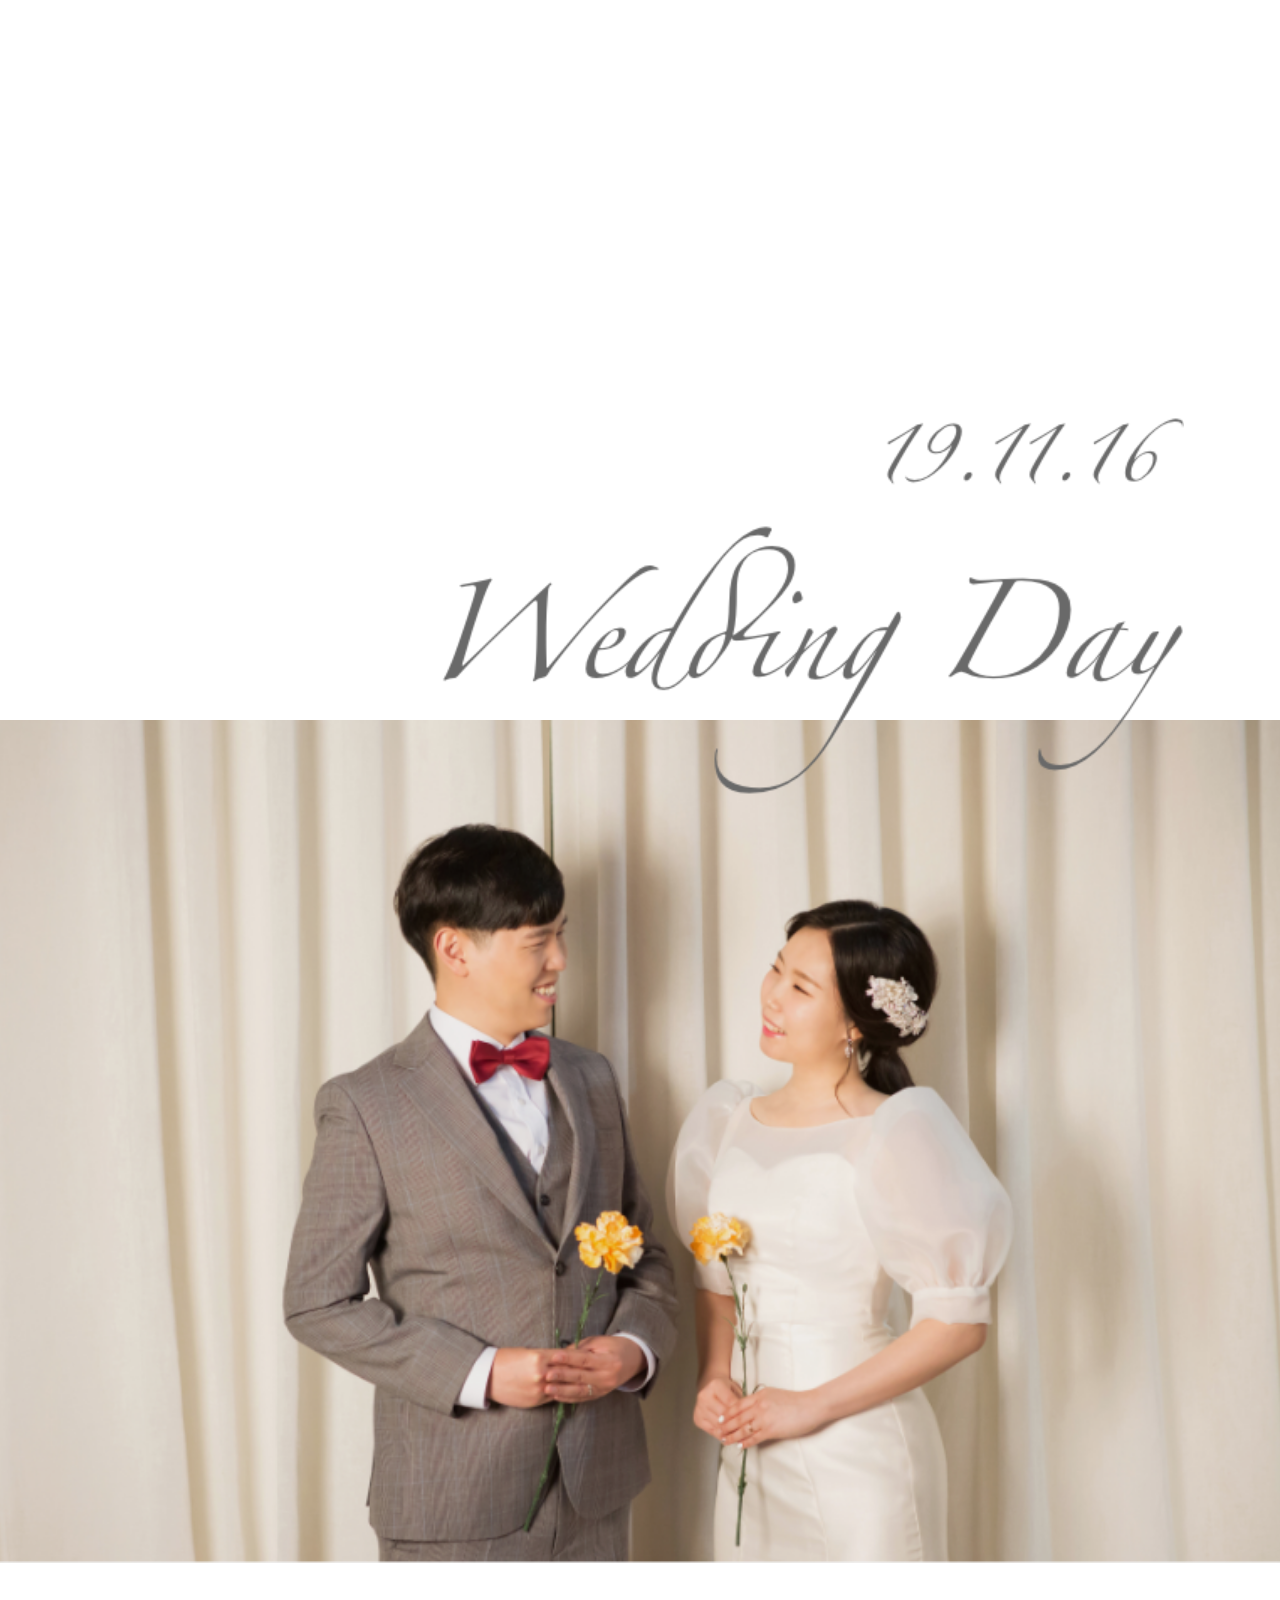
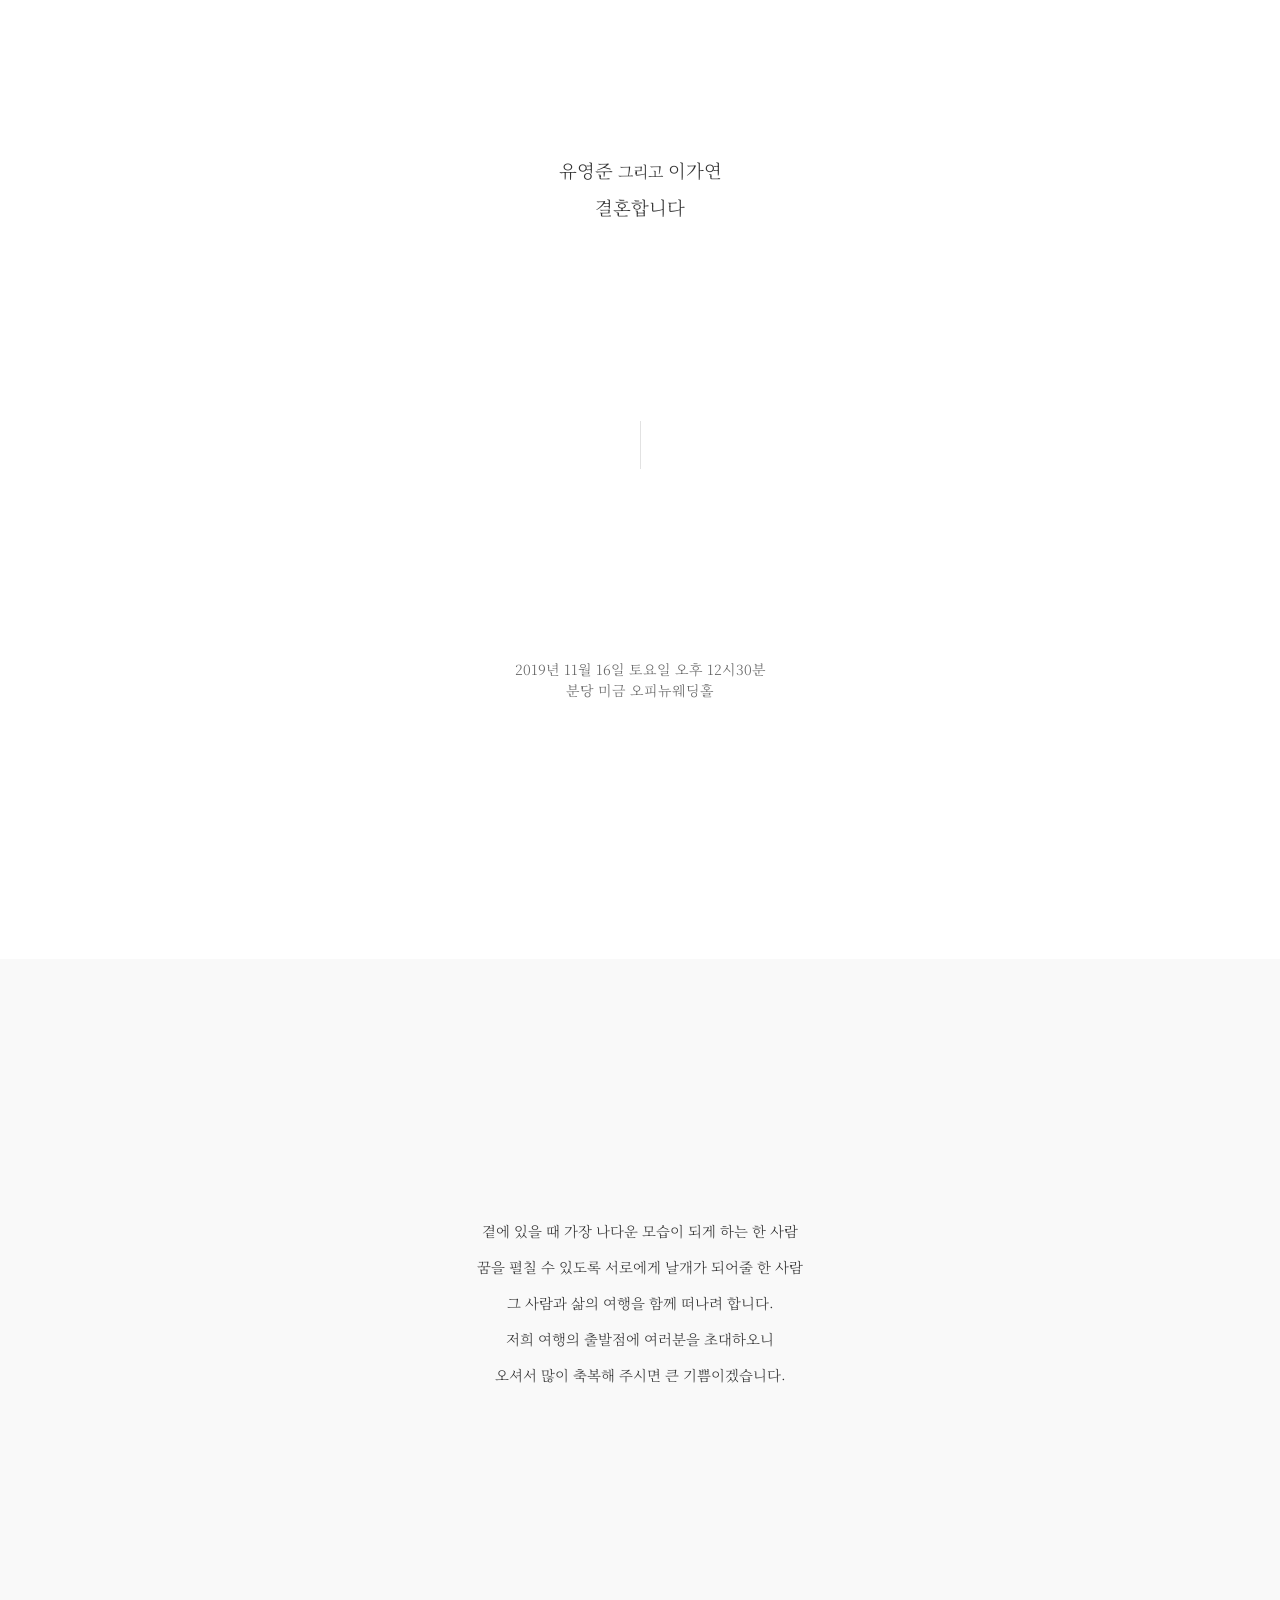
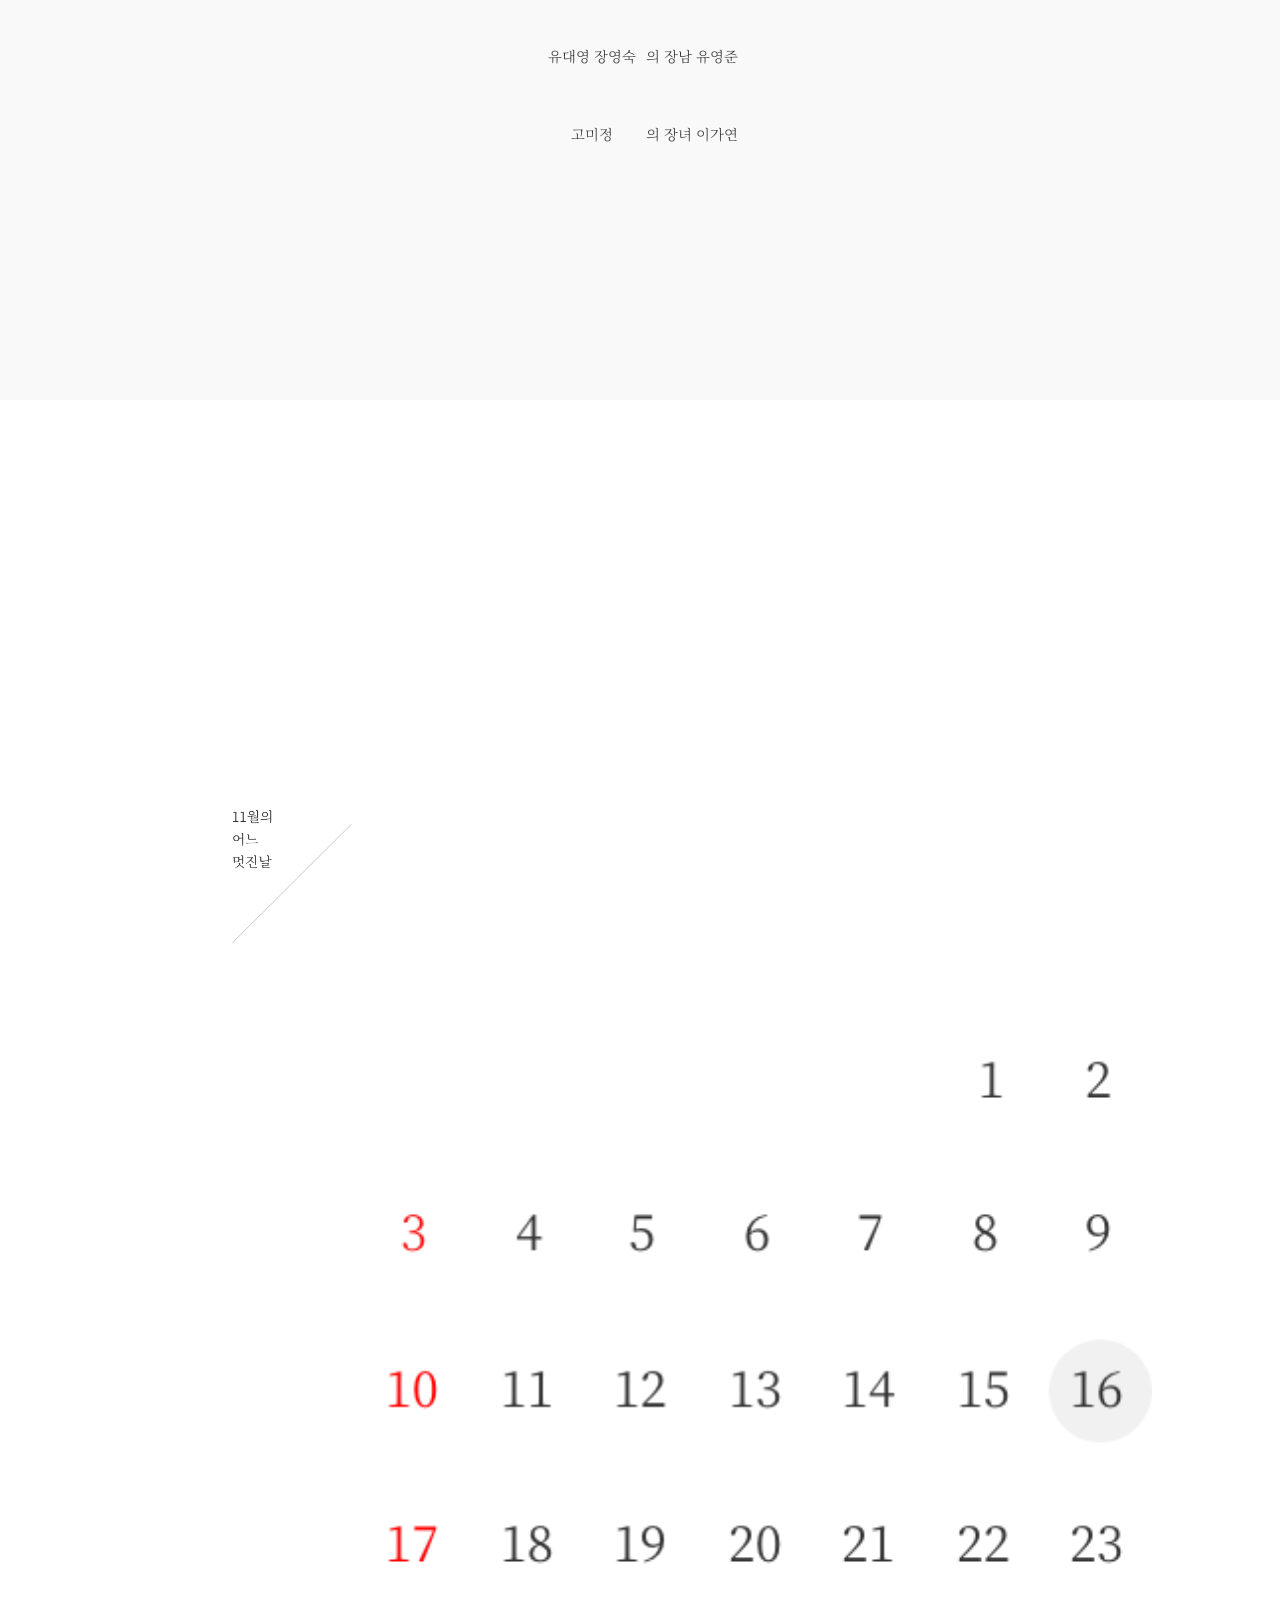
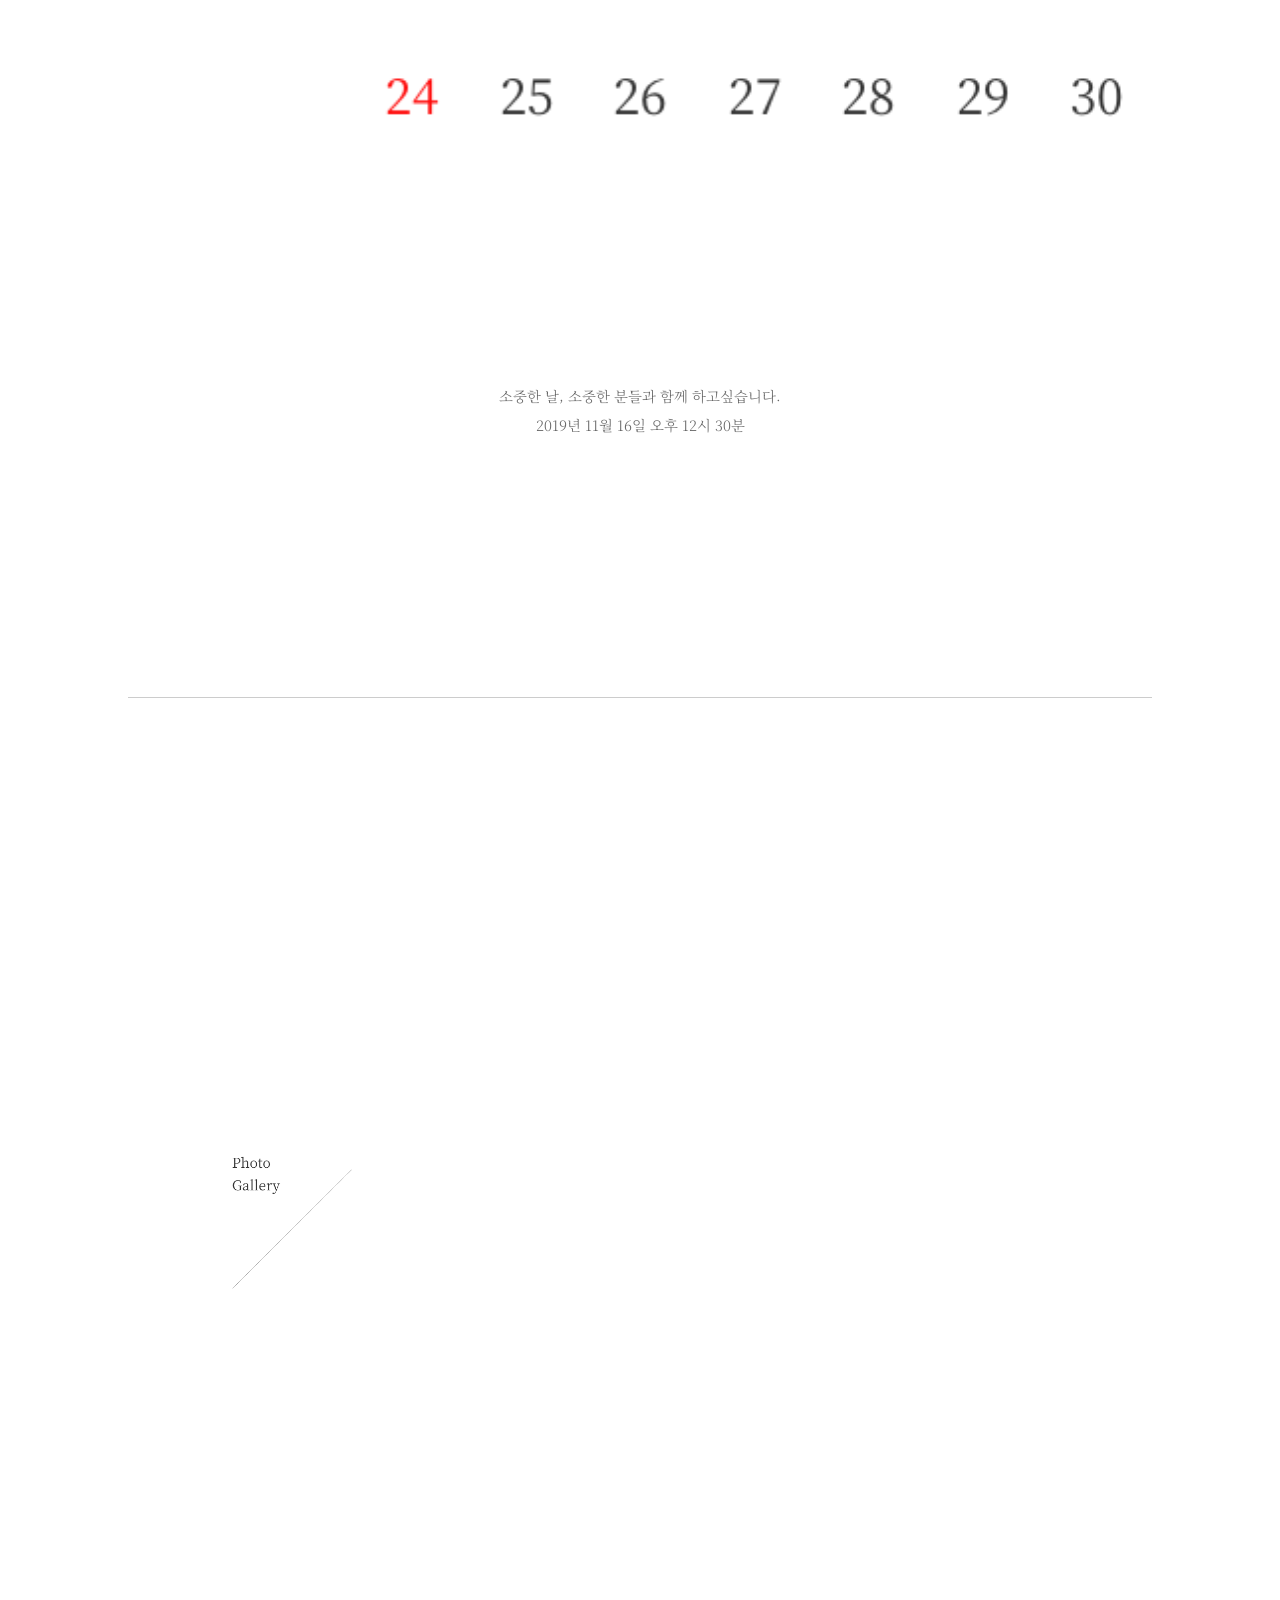
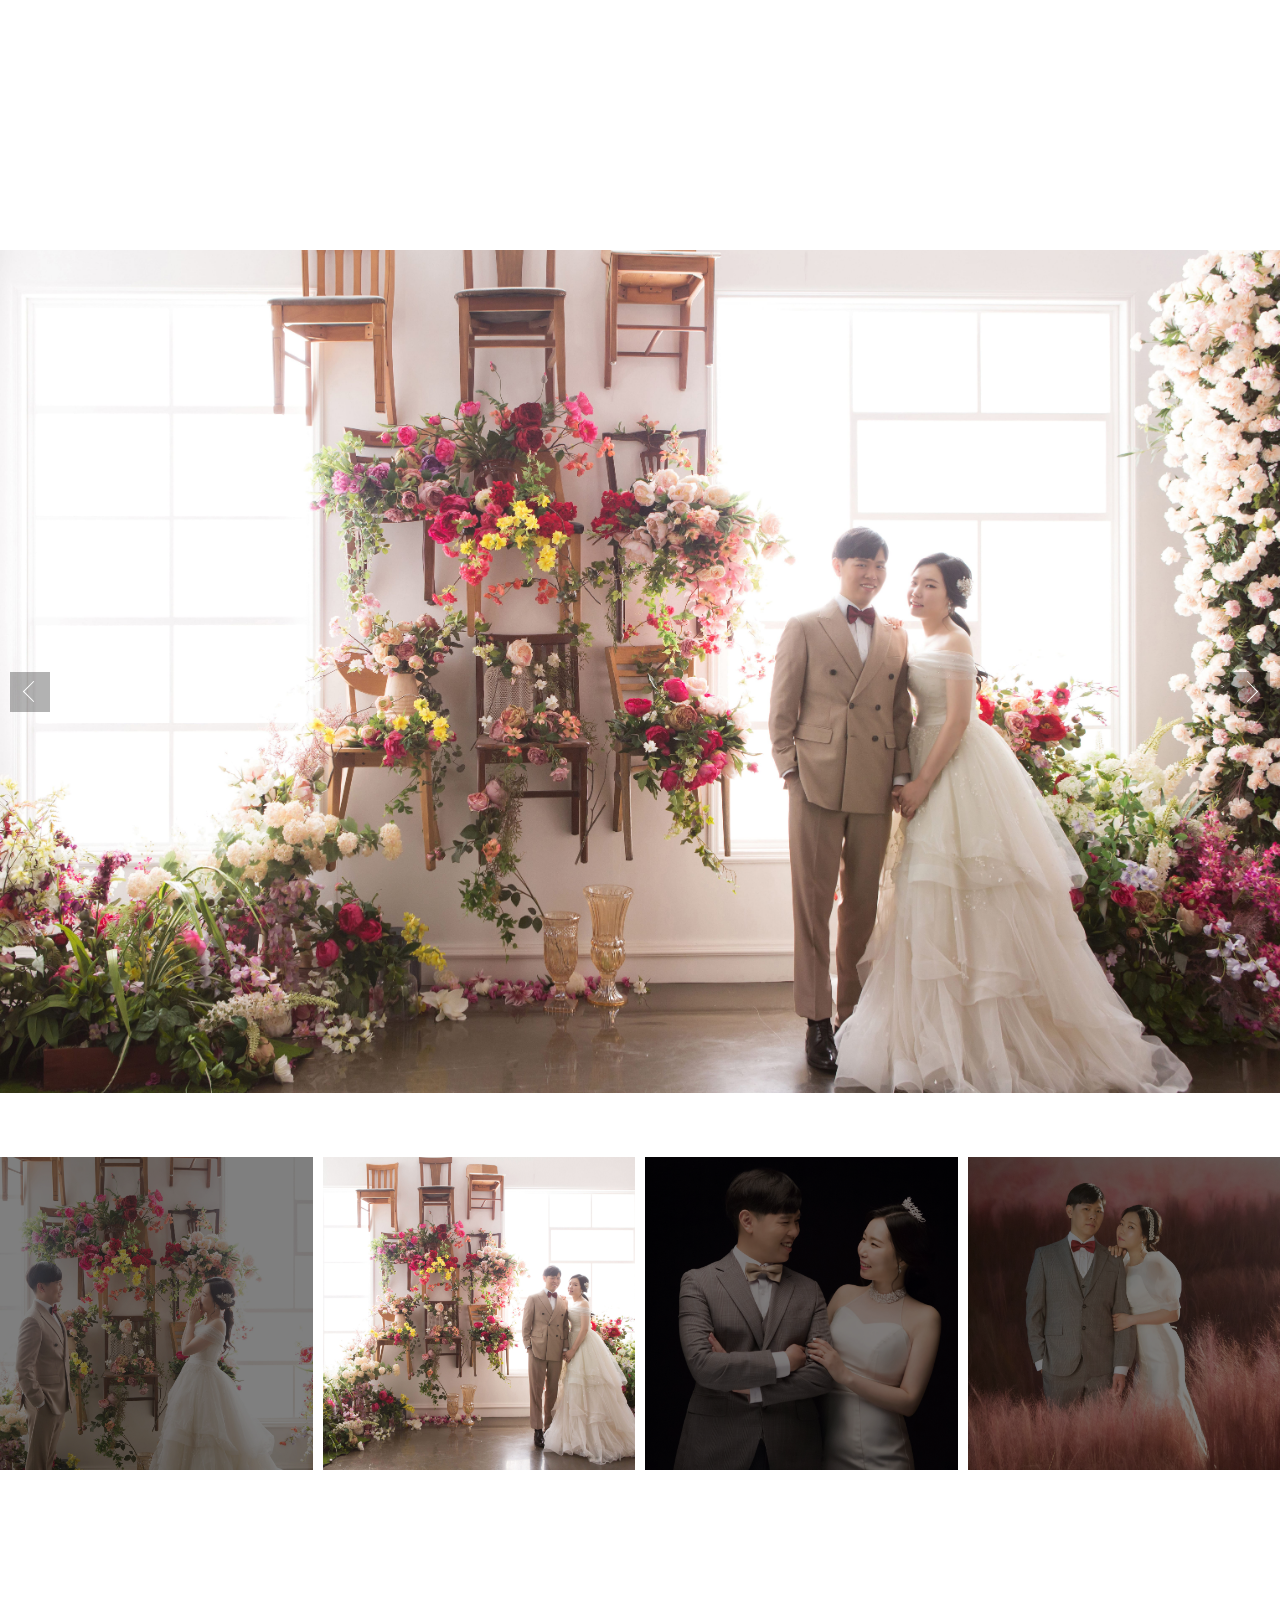
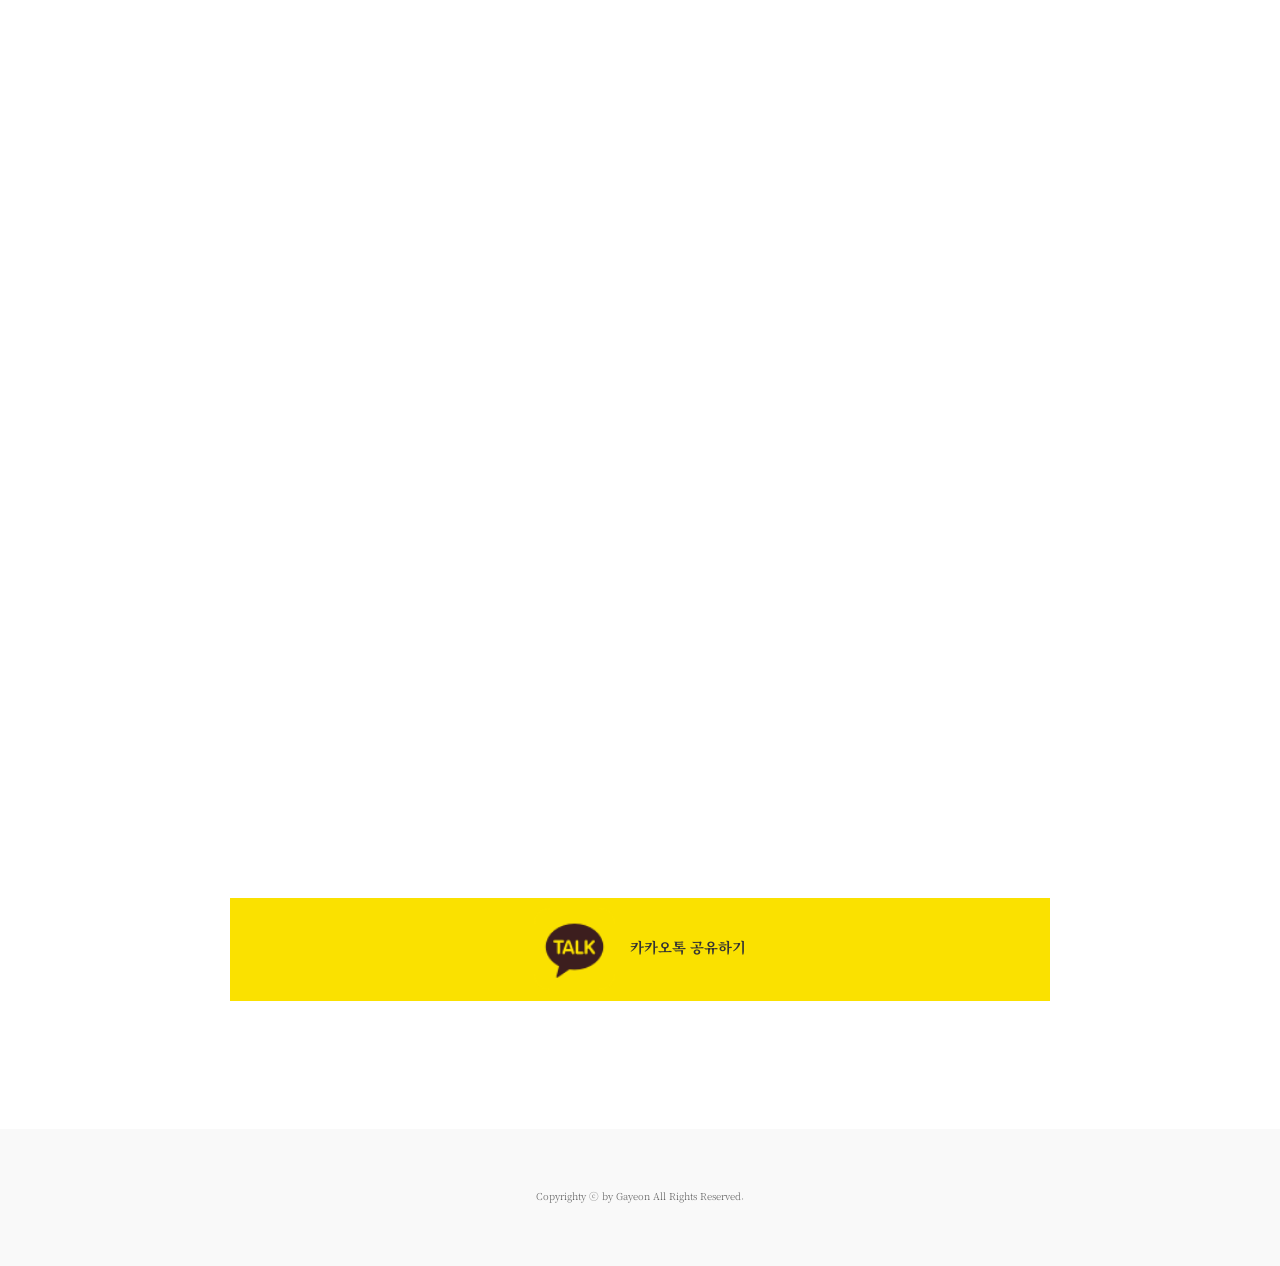
==== commit dd5a723a: "kakao share" ====
--- a/index.html
+++ b/index.html
@@ -186,7 +186,12 @@
           <span>티맵</span>
         </a>
       </div>
-      <a id="kakao-link-btn" href="javascript:;">카카오톡</a>
+    </section>
+    <section class="section-share">
+      <a id="kakao-link-btn" class="kakao-share" href="javascript:;">
+        <img src="assets/images/kakao_share.png" alt="" />
+        <span>카카오톡 공유하기</span>
+      </a>
     </section>
     <!-- <section class="section-last bg-f9">
       <p>참석이 어려우신 분들은 축하의 마음을 전해주세요.</p>
@@ -201,7 +206,7 @@
   </main>
 </body>
 <script type="text/javascript"
-  src="//dapi.kakao.com/v2/maps/sdk.js?appkey=2431003912cdd8b234c67a962349d83f&libraries=services"></script>
+  src="//dapi.kakao.com/v2/maps/sdk.js?appkey=764409be302419743457f5da738437c1&libraries=services"></script>
 <script src="//developers.kakao.com/sdk/js/kakao.min.js"></script>
 <script src="assets/js/swiper.min.js"></script>
 <script src="assets/js/wow.js"></script>
@@ -273,7 +278,7 @@
     }
   });
   // 사용할 앱의 JavaScript 키를 설정해 주세요.
-  Kakao.init("2431003912cdd8b234c67a962349d83f");
+  Kakao.init("764409be302419743457f5da738437c1");
   // 카카오 로그인 버튼을 생성합니다.
   function KakaoNavi() {
     Kakao.Navi.start({
--- a/assets/css/index.css
+++ b/assets/css/index.css
@@ -1,7 +1,3 @@
-section {
-  /* padding: 20% 0; */
-}
-
 .section-greeting {
   padding: 20% 0;
 }
@@ -189,10 +185,6 @@
   margin-top: 5%;
 }
 
-.label-02 .gallery-thumbs .swiper-wrapper {
-  /* margin-left: 10%; */
-}
-
 .label-02 .gallery-thumbs .swiper-slide:after {
   content: "";
   display: block;
@@ -273,7 +265,7 @@
 }
 
 .addr-area {
-  padding-top: 45%;
+  padding-top: 60%;
   padding-left: 10%;
   font-size: 0.85rem;
   font-weight: 400;
@@ -417,4 +409,36 @@
   width: 150px;
   line-height: 23px;
   text-align: center;
+}
+.section-share {
+  width: 80%;
+  margin: 10% auto;
+  text-align: center;
+}
+.kakao-share {
+  display: block;
+    padding: 10px 0;
+    margin: 0 auto;
+    width: 80%;
+    background: #fae100;
+}
+.kakao-share img {
+  display: inline-block;
+  width: 10%;
+  vertical-align: middle;
+}
+.kakao-share span {
+  display: inline-block;
+  vertical-align: middle;
+  padding-left: 10px;
+  color: #333;
+  font-size: 0.9rem;
+  font-weight: 700;
+}
+.kakao-share span:active {
+  color: #333;
+}
+
+.kakao-share span:visited {
+  color: #333;
 }
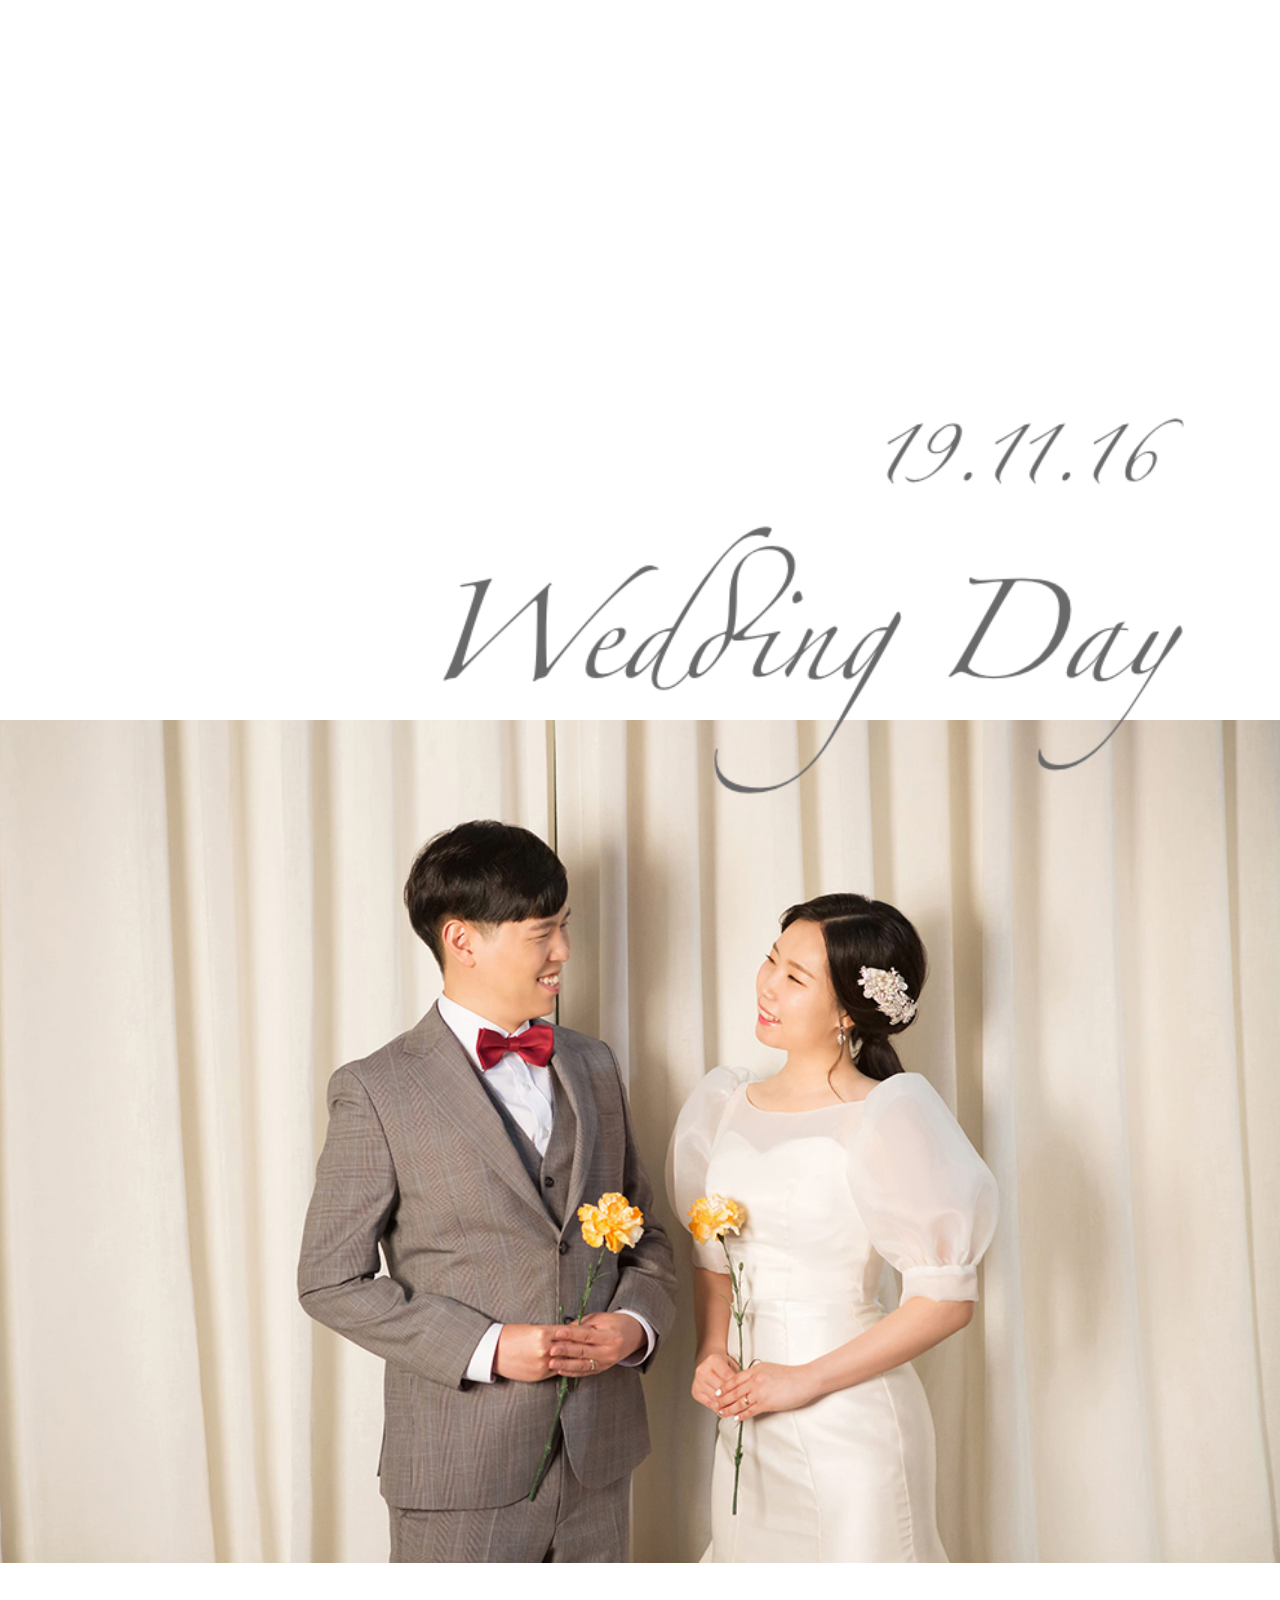
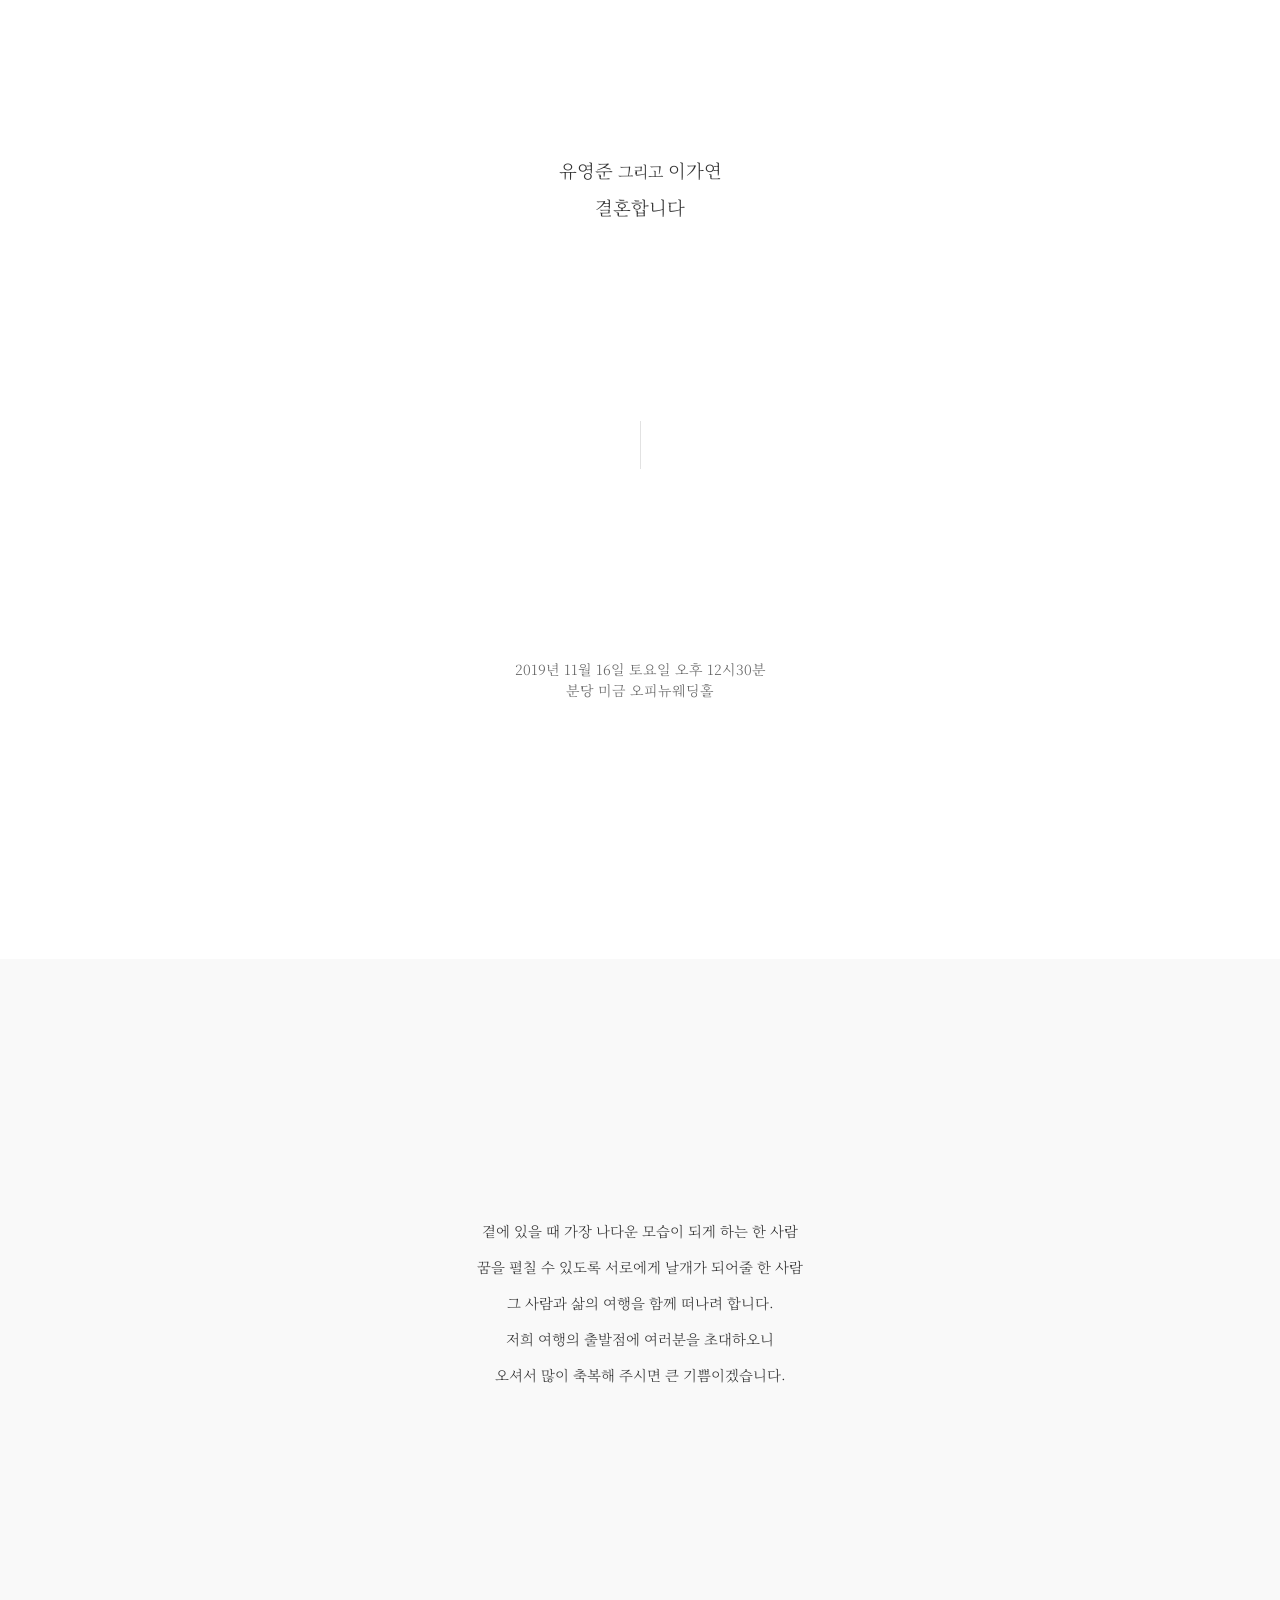
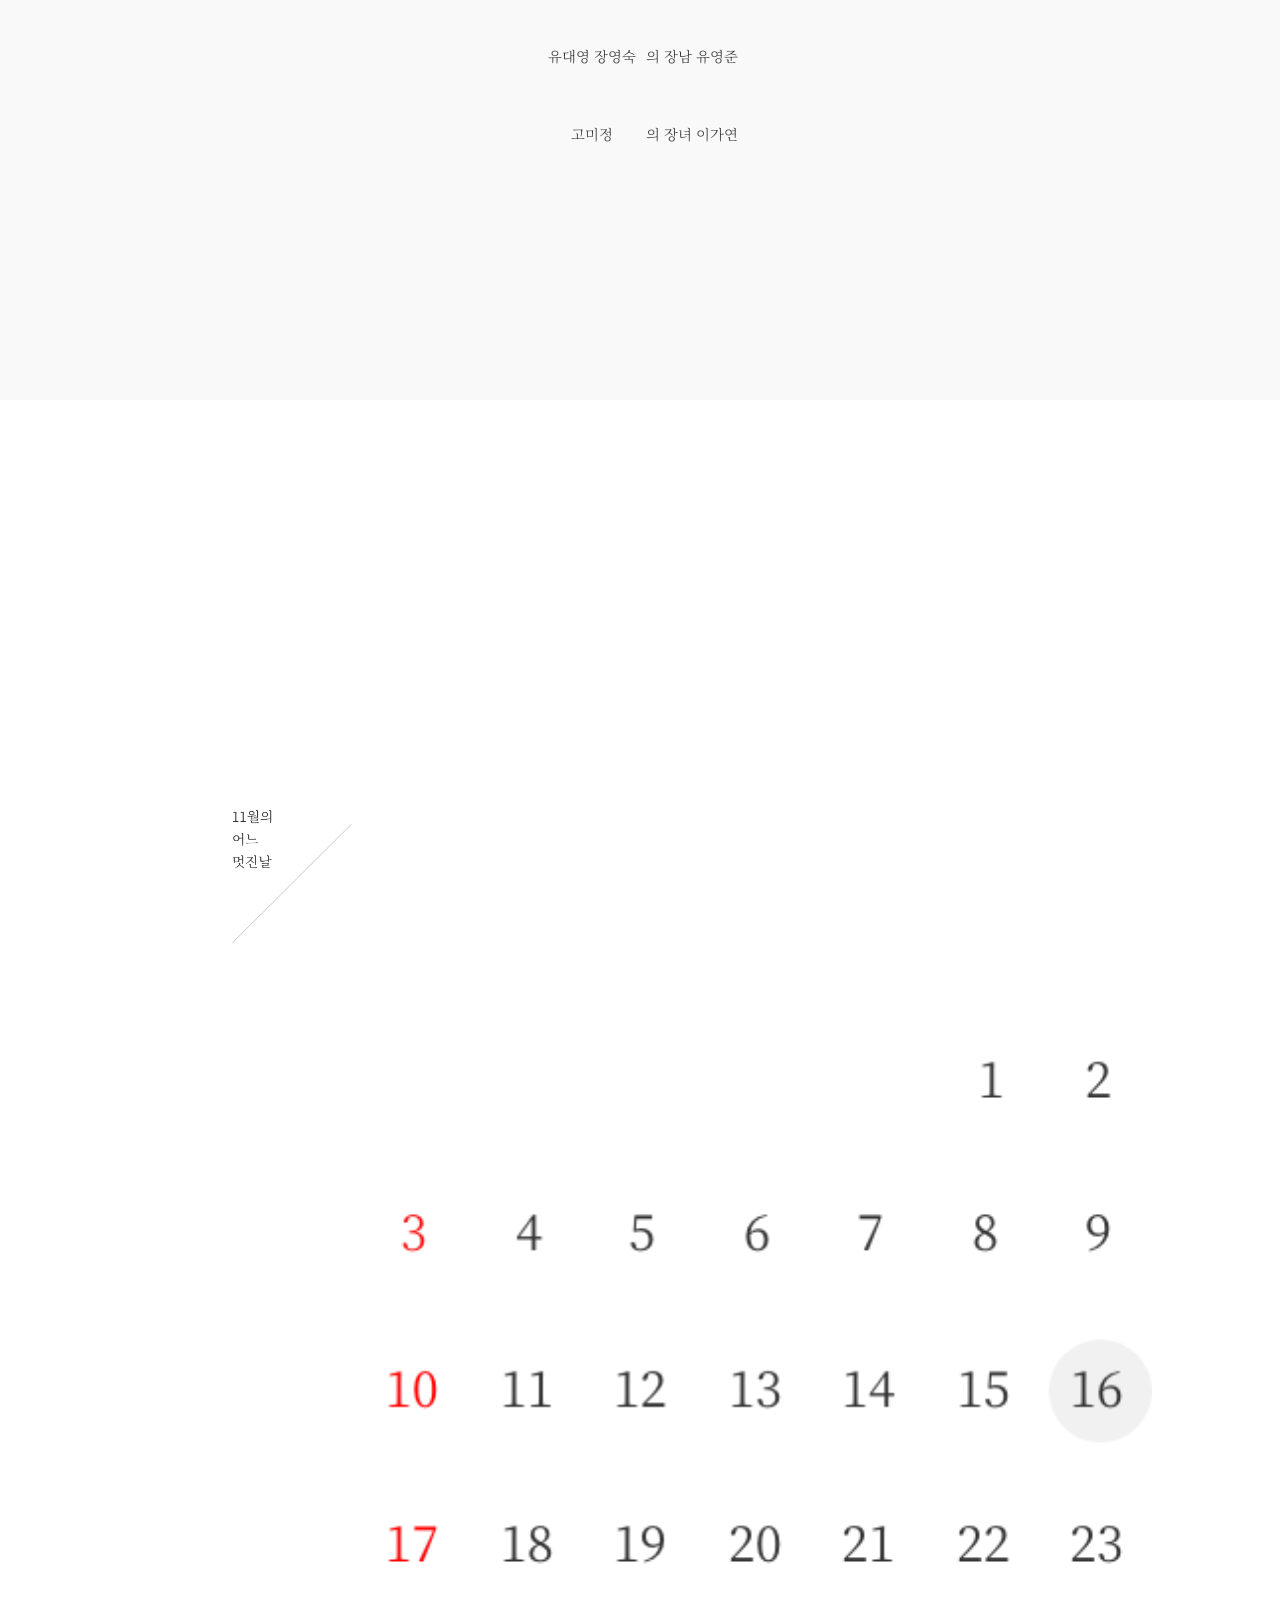
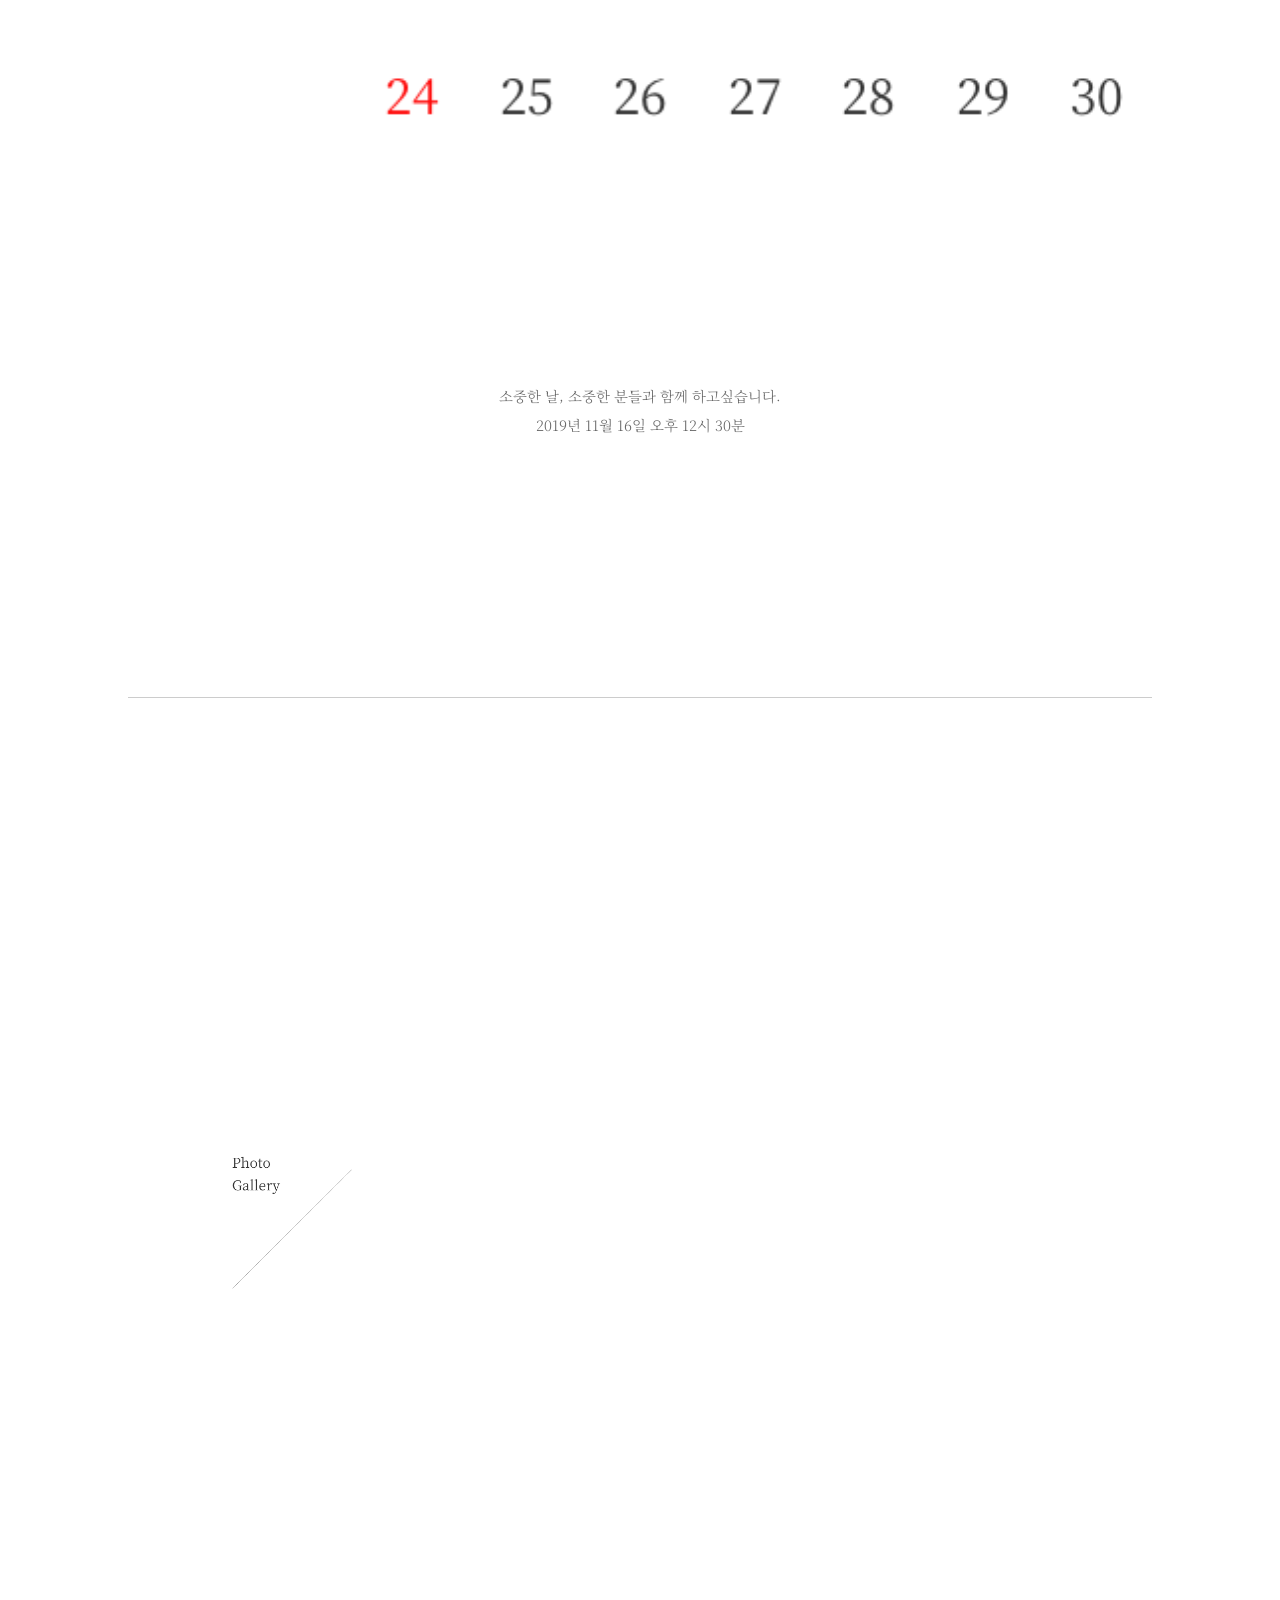
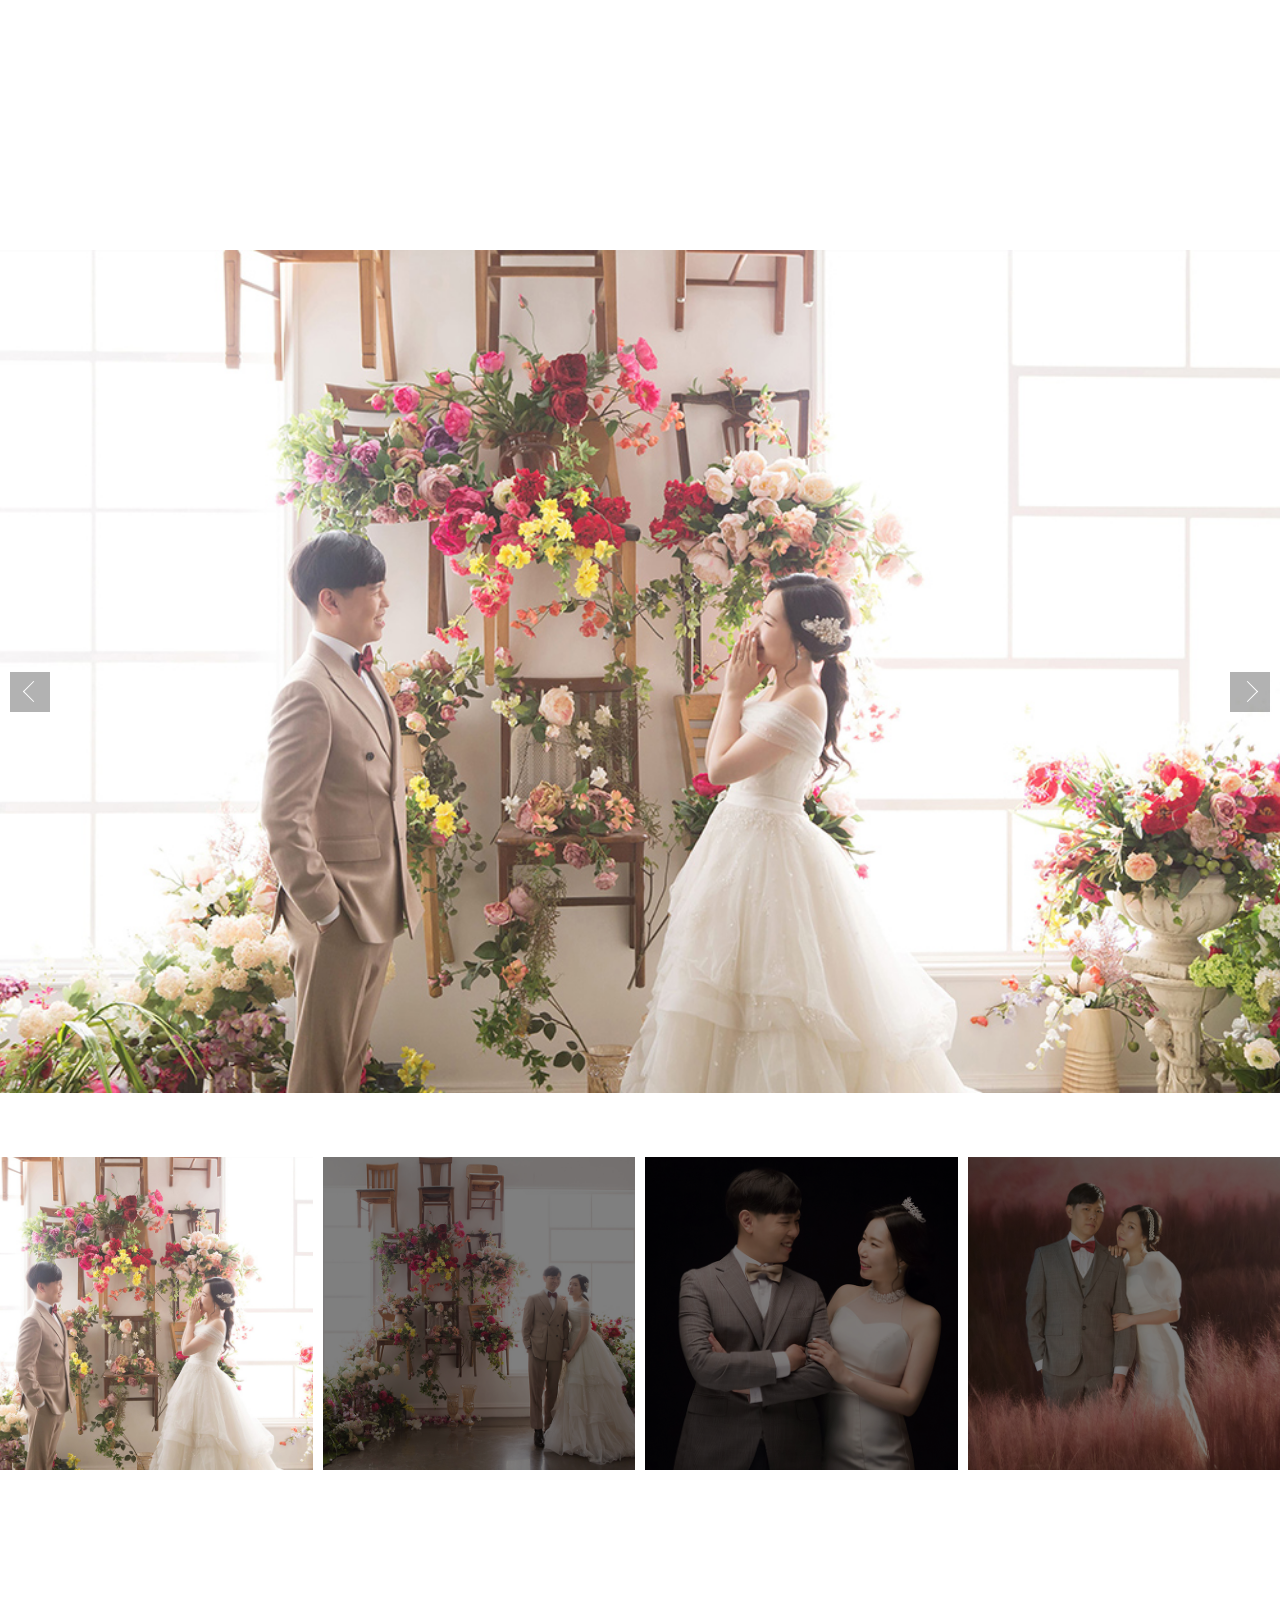
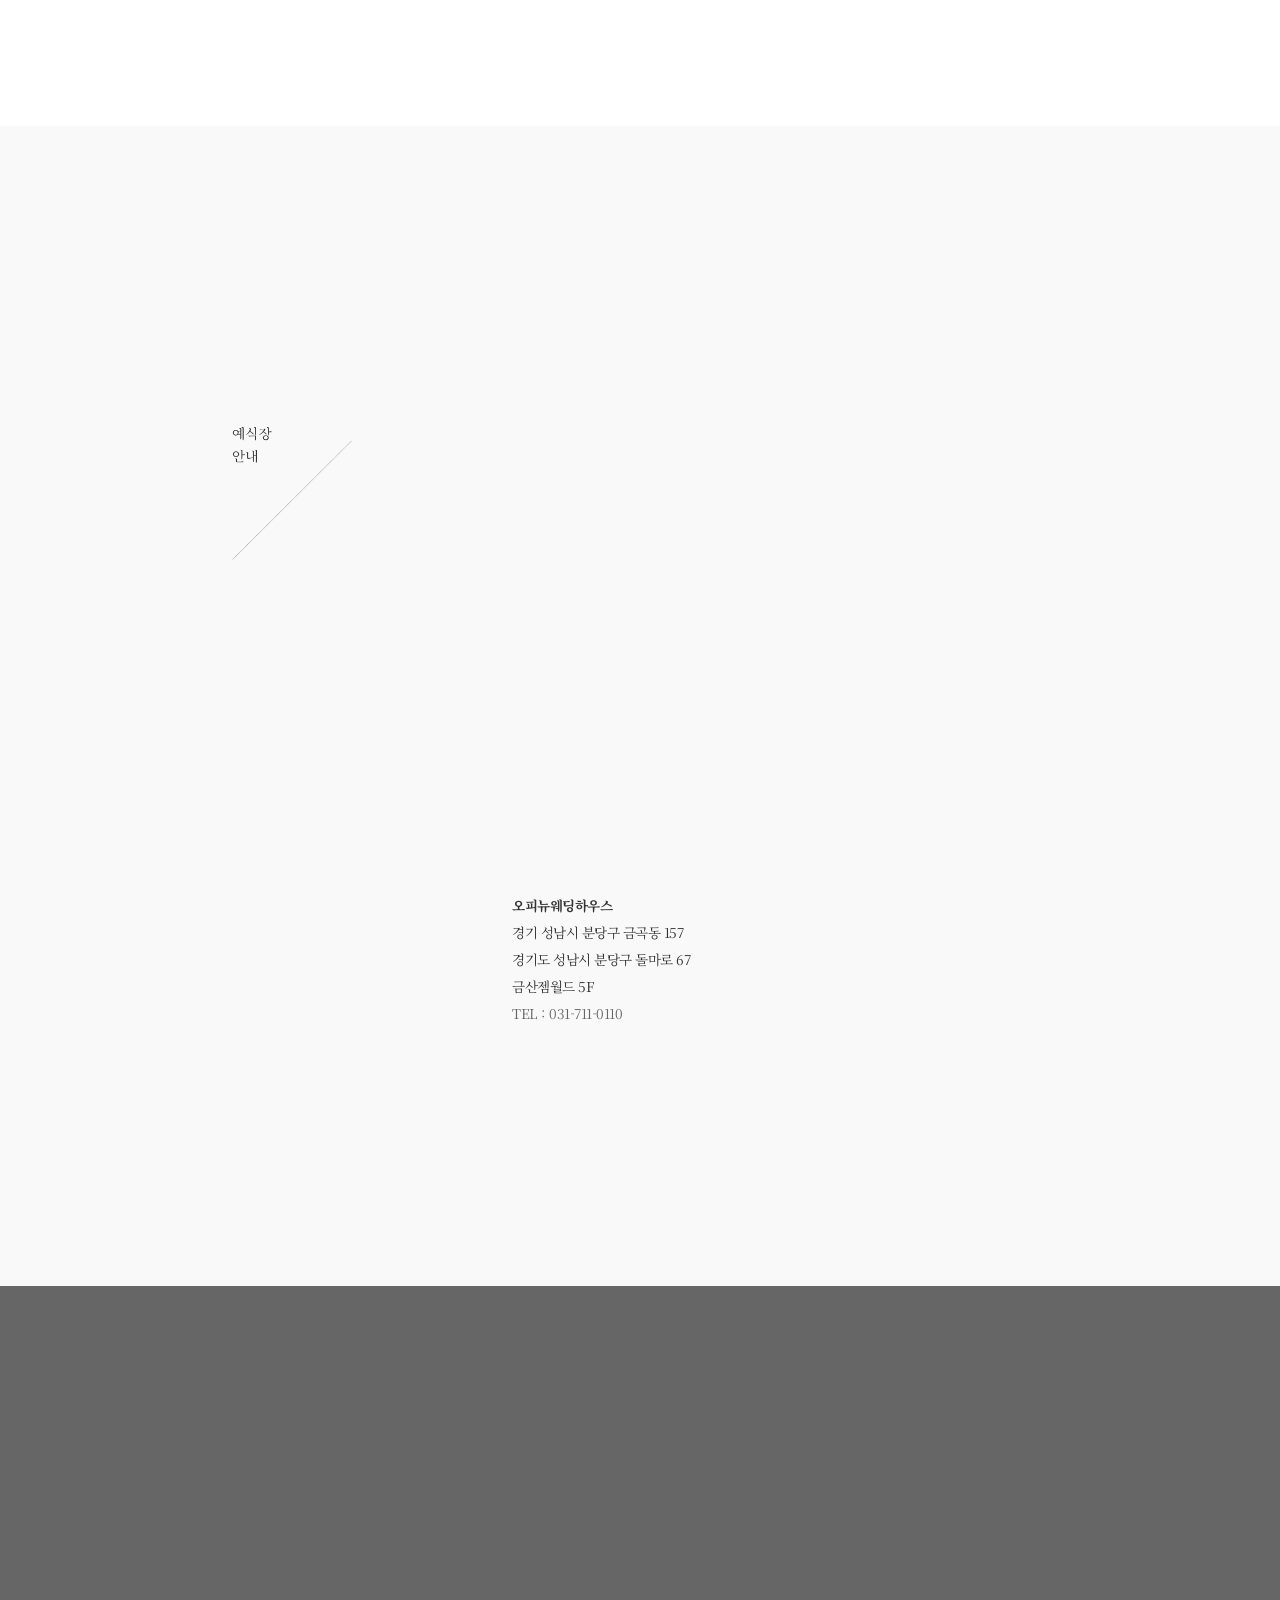
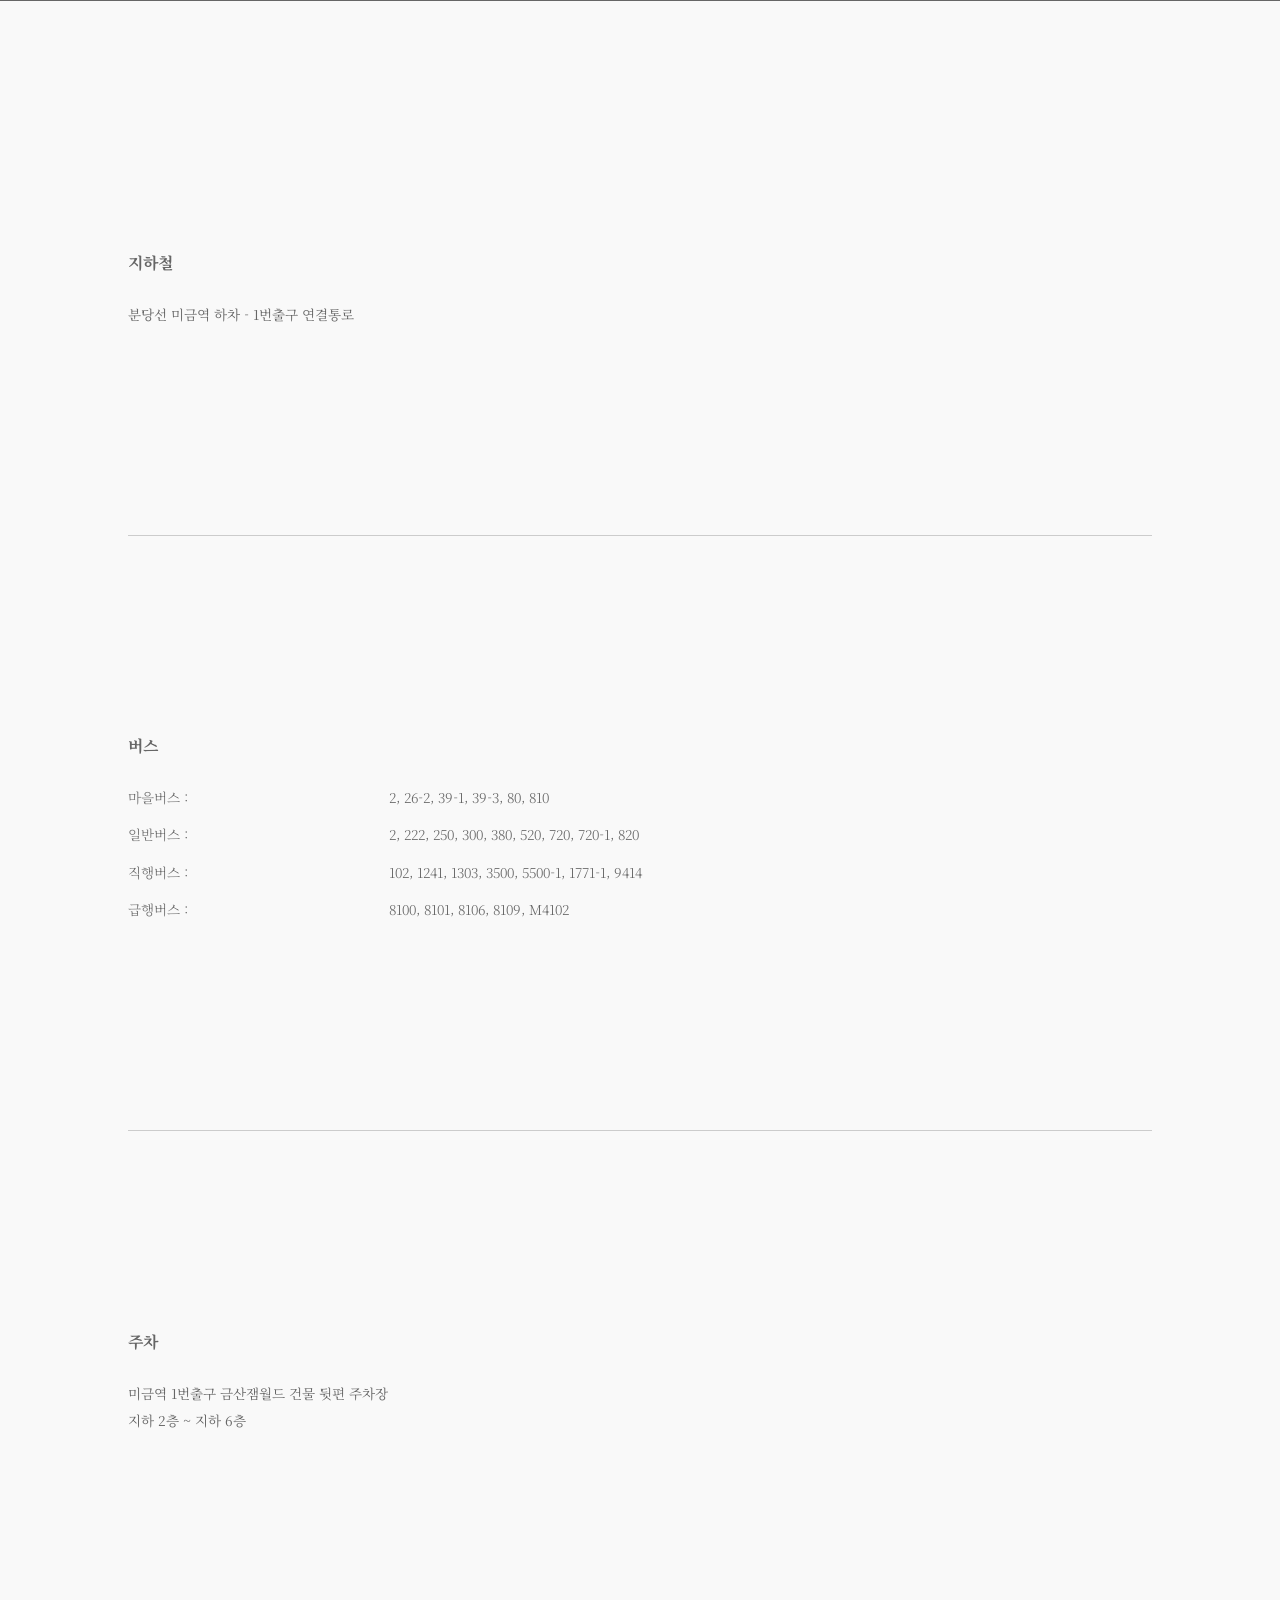
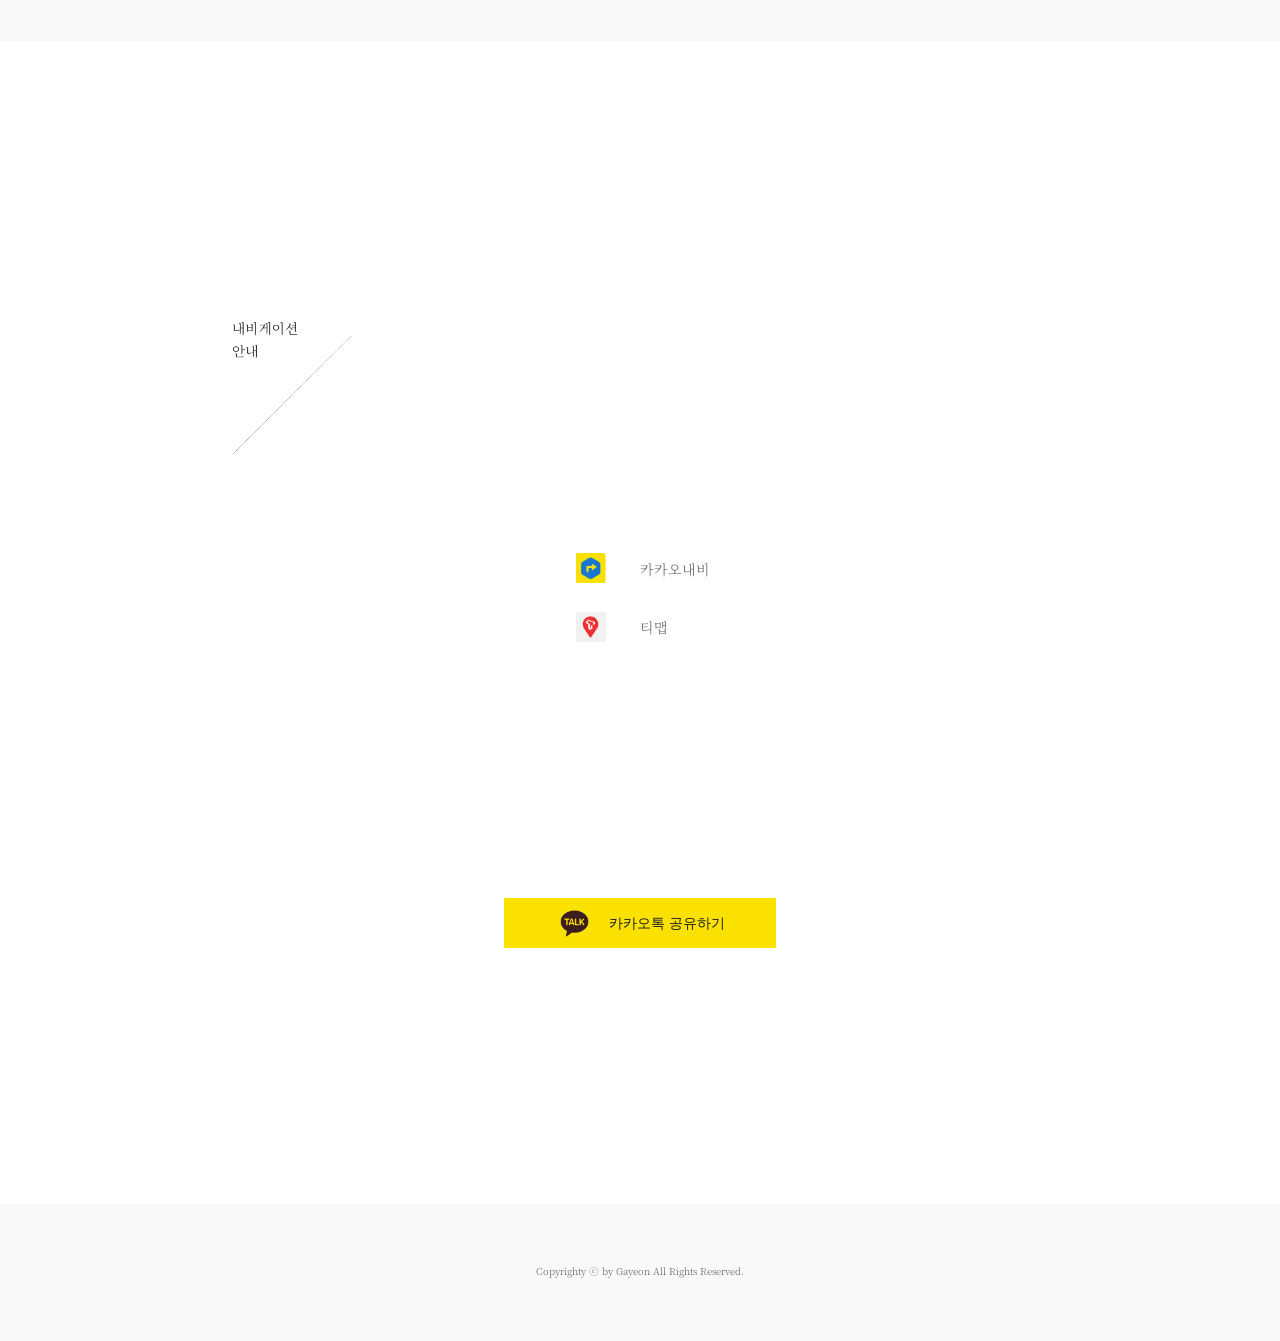
==== commit f5f3d65c: "Update index.html" ====
--- a/index.html
+++ b/index.html
@@ -223,9 +223,6 @@
   var galleryTop = new Swiper(".gallery-top", {
     loop: true,
     effect: 'fade',
-    autoplay: {
-      delay: 5000,
-    },
     navigation: {
       nextEl: ".swiper-btn-next",
       prevEl: ".swiper-btn-prev"
@@ -297,7 +294,7 @@
 
     Kakao.Link.createCustomButton({
       container: '#kakao-link-btn',
-      templateId: 18673,
+      templateId: 18674,
       templateArgs: {
         'title': '제목 영역입니다.',
         'description': '설명 영역입니다.'
--- a/assets/css/index.css
+++ b/assets/css/index.css
@@ -39,10 +39,10 @@
   background-size: cover;
   background-position: center;
   background-repeat: no-repeat;
-  background-image: url("../images/title_img_01.png");
-}
-
-.visual-img .img-area:after {
+  background-image: url("../images/title_img.jpg");
+}
+
+/* .visual-img .img-area:after {
   content: "";
   display: block;
   width: 100%;
@@ -51,7 +51,7 @@
   top: 0;
   left: 0;
   background-color: rgba(0, 0, 0, 0.05);
-}
+} */
 
 .visual-txt {
   padding-top: 15%;
@@ -412,28 +412,33 @@
 }
 .section-share {
   width: 80%;
-  margin: 10% auto;
+  margin: 20% auto;
   text-align: center;
 }
 .kakao-share {
-  display: block;
-    padding: 10px 0;
-    margin: 0 auto;
-    width: 80%;
-    background: #fae100;
+  display: inline-block;
+  padding: 10px 0;
+  margin: 0 auto;
+  width: auto;
+  height: 50px;
+  line-height: 50px;
+  padding: 0 5%;
+  background: #fae100;
 }
 .kakao-share img {
   display: inline-block;
-  width: 10%;
+  height: 100%;
+  padding: 5px 0;
   vertical-align: middle;
 }
 .kakao-share span {
   display: inline-block;
   vertical-align: middle;
   padding-left: 10px;
-  color: #333;
+  color: #1e1e1e;
+  font-family: 'Apple SD Gothic Neo', sans-serif !important;
   font-size: 0.9rem;
-  font-weight: 700;
+  font-weight: 400;
 }
 .kakao-share span:active {
   color: #333;
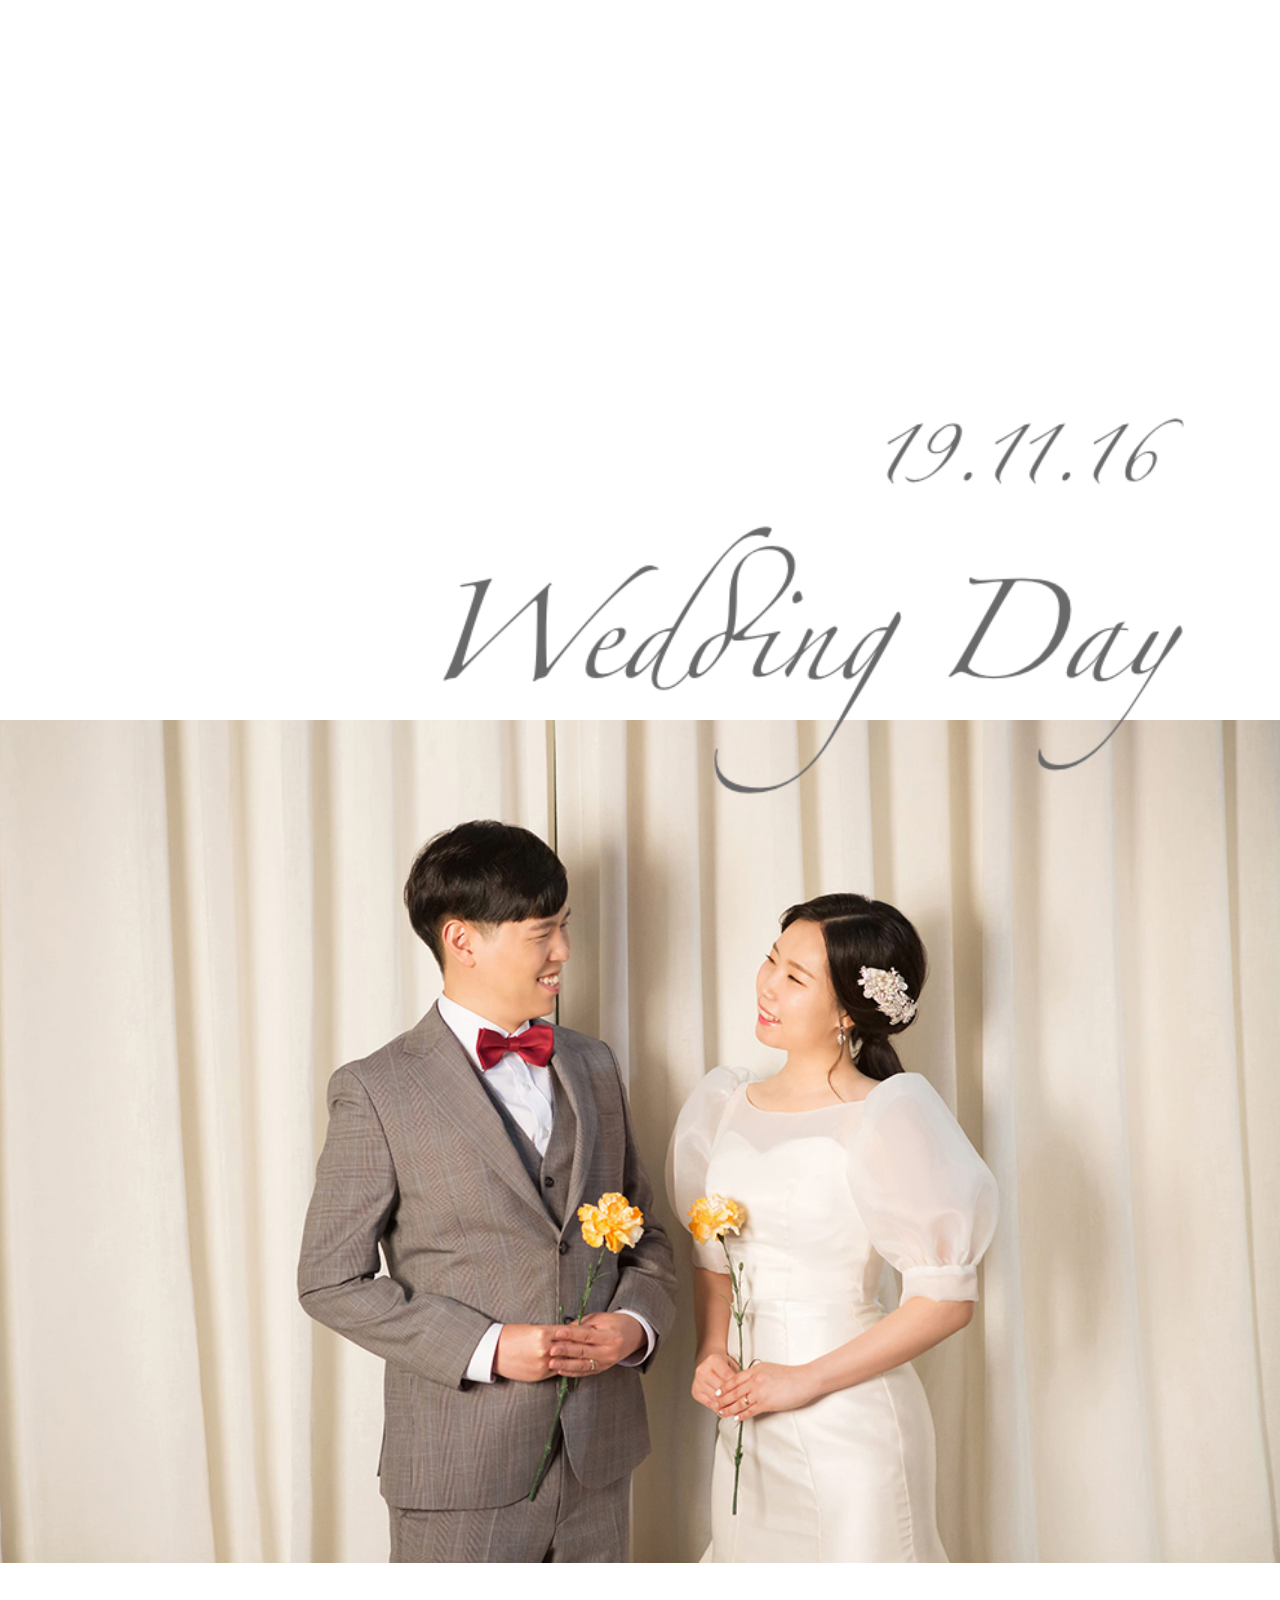
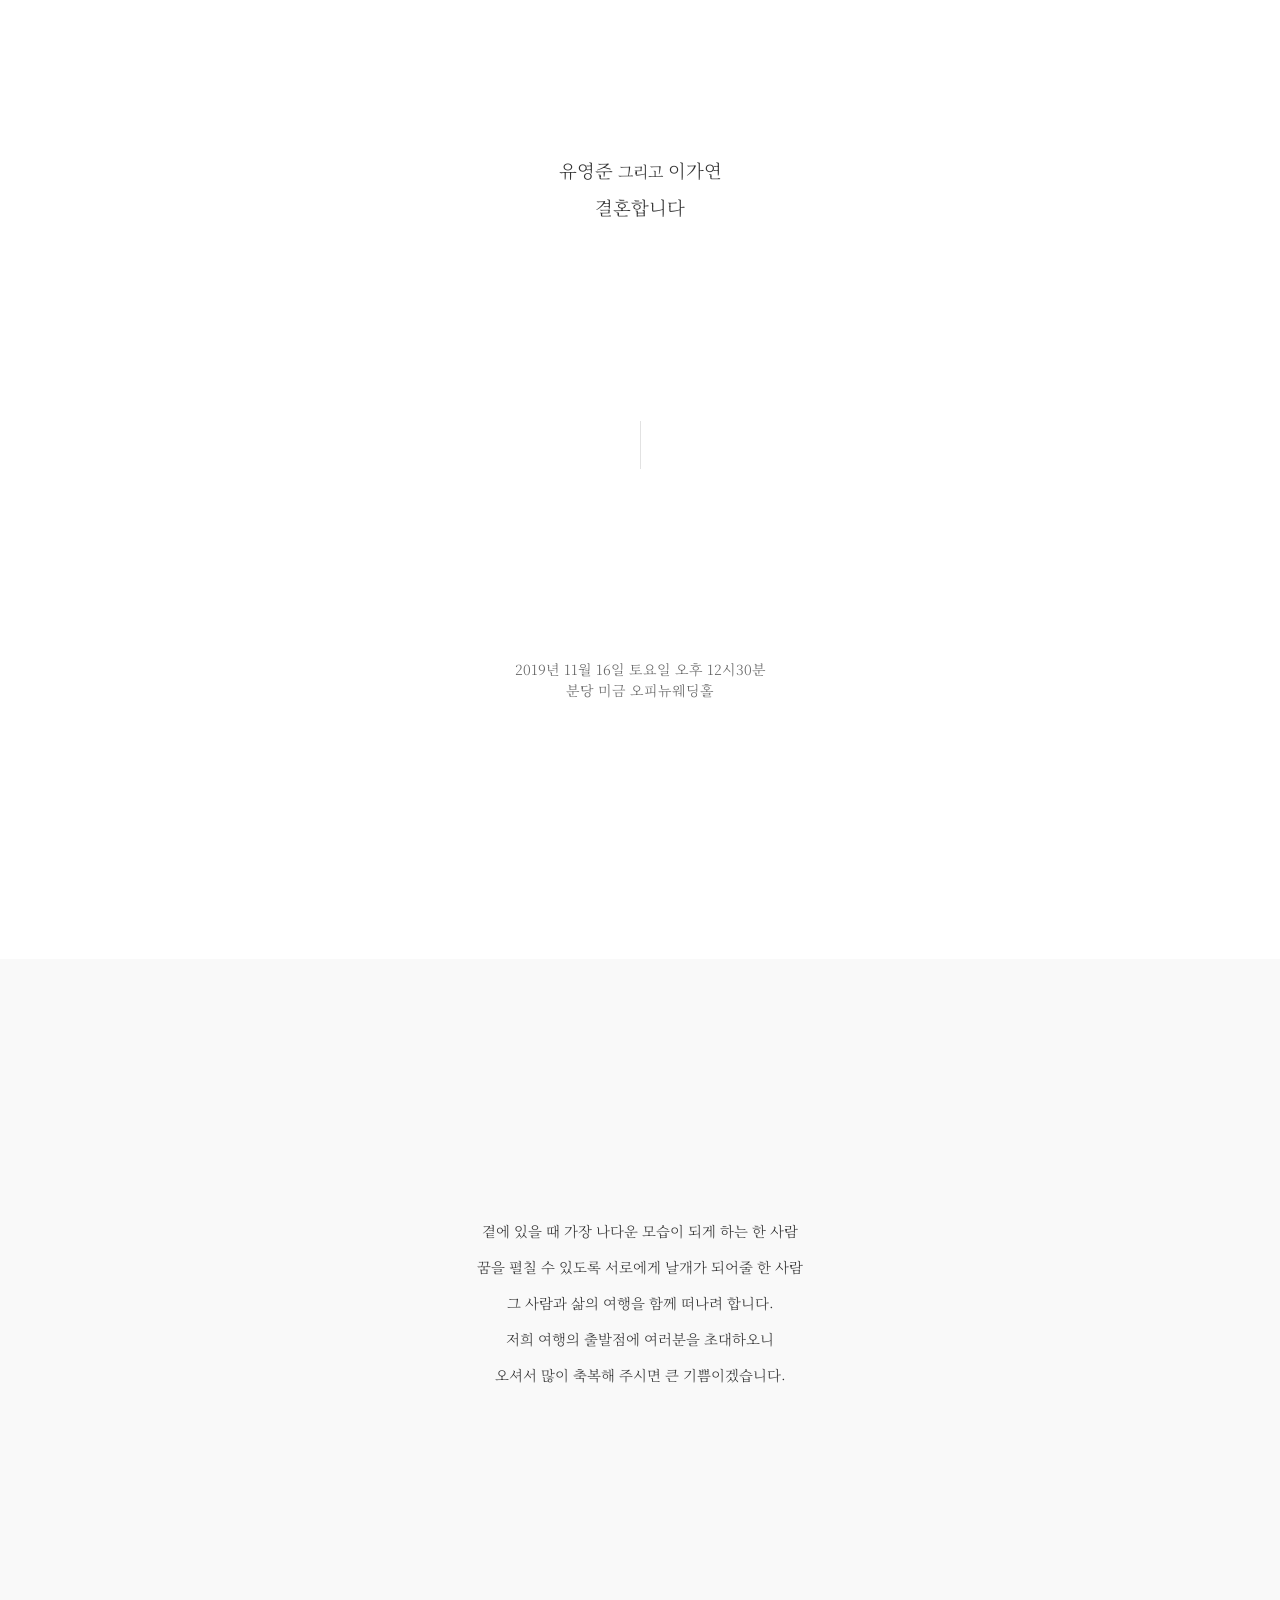
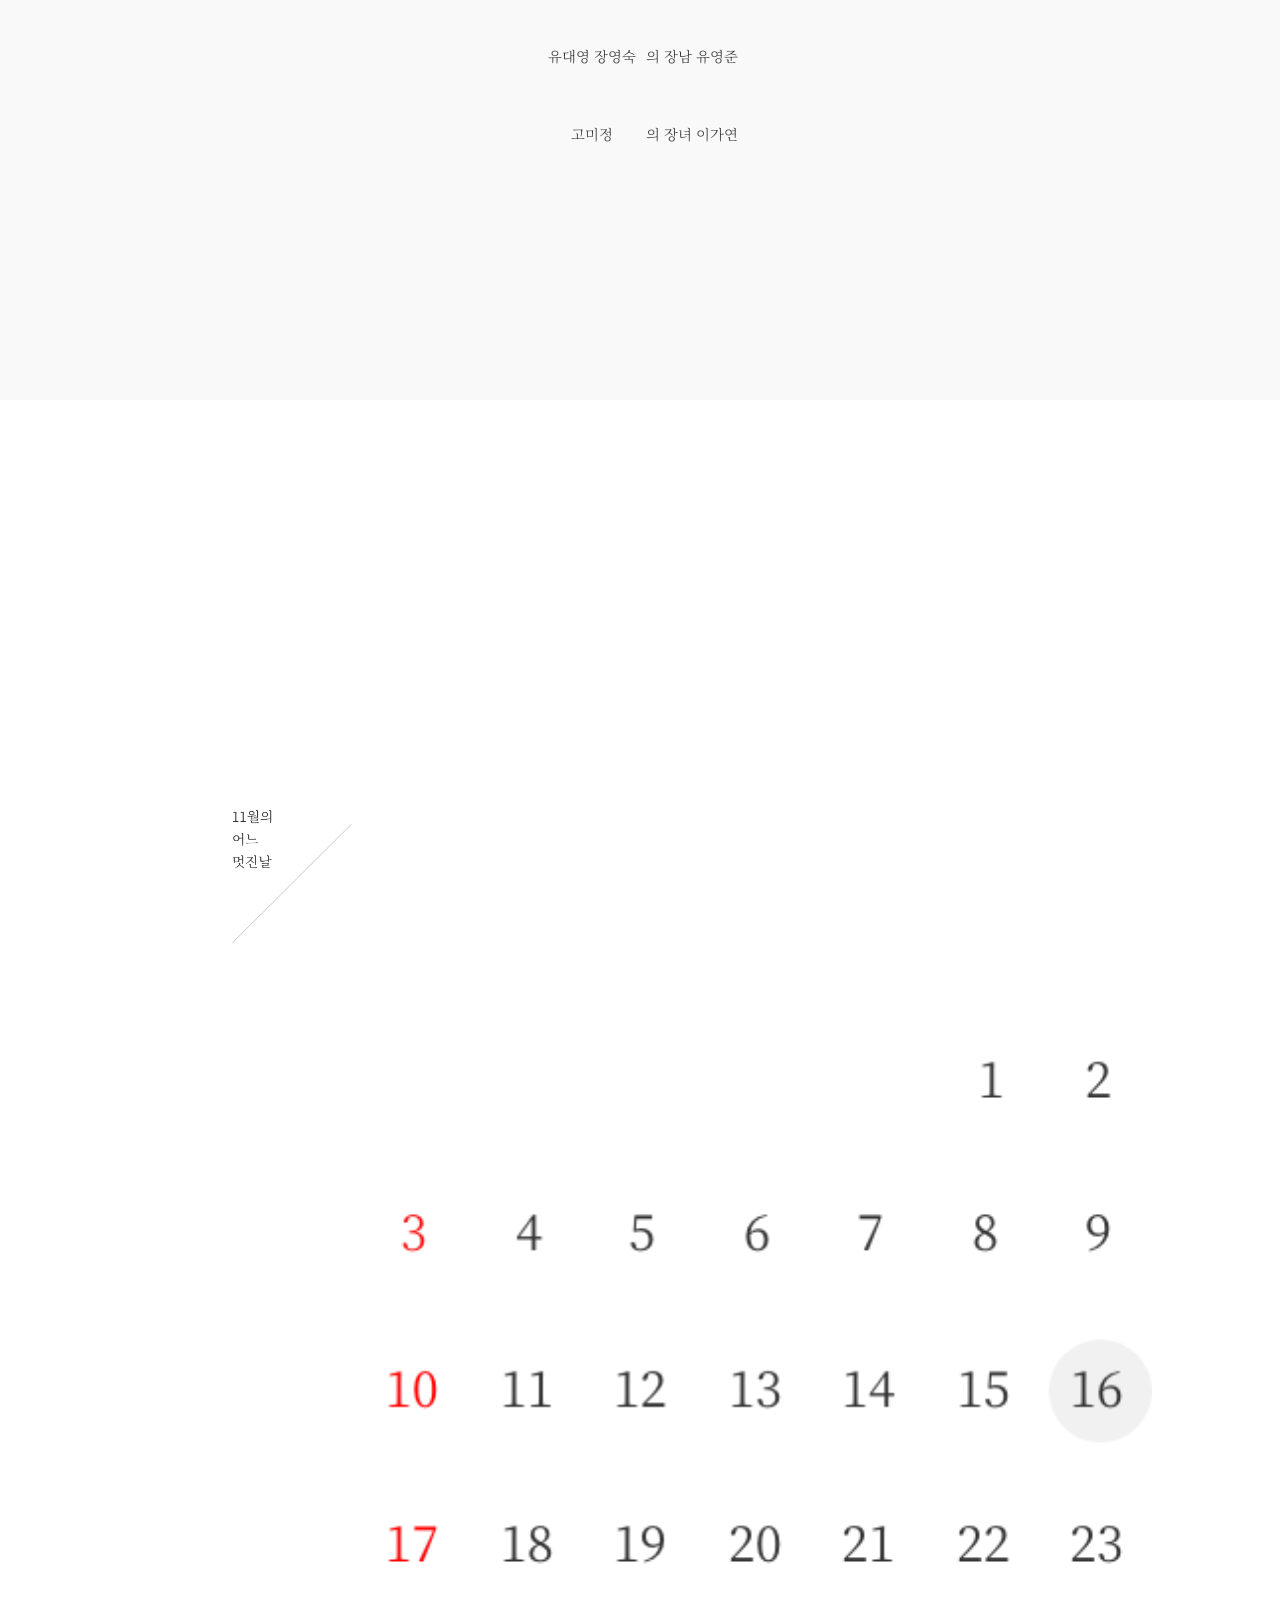
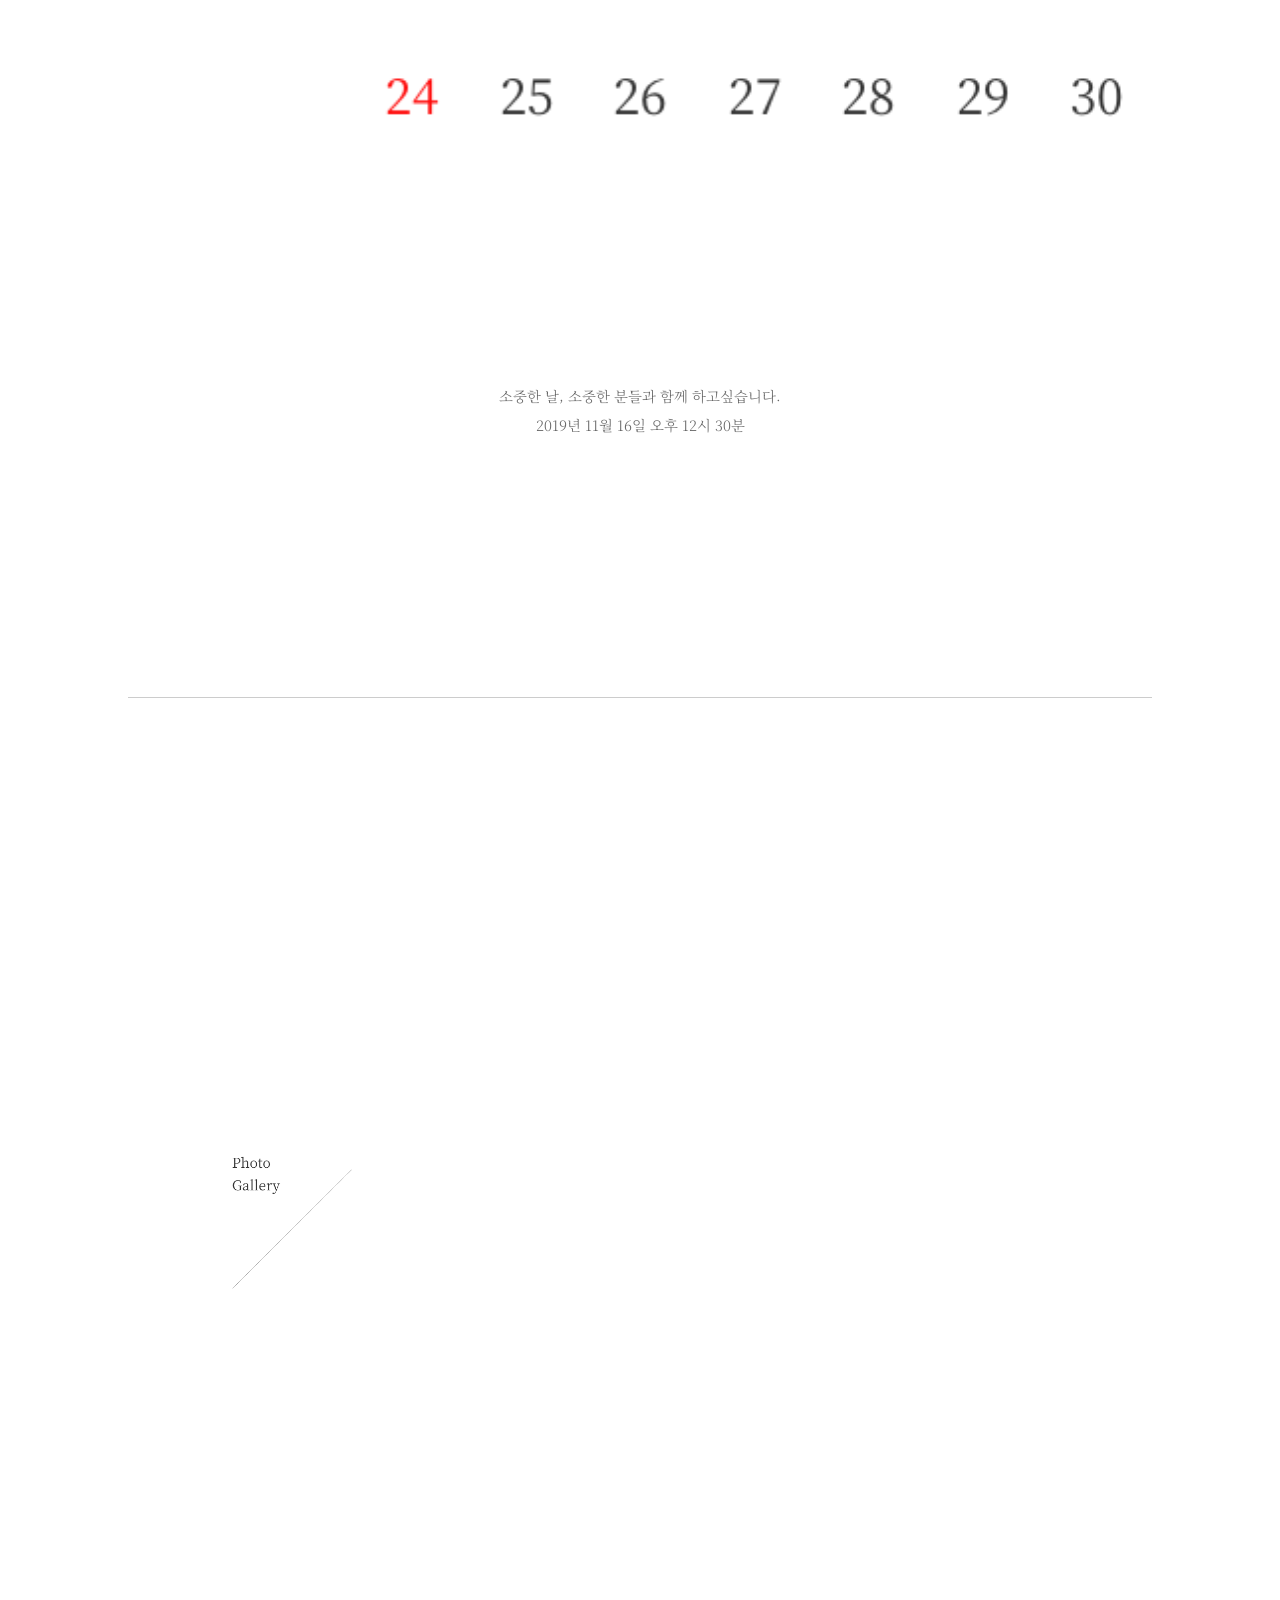
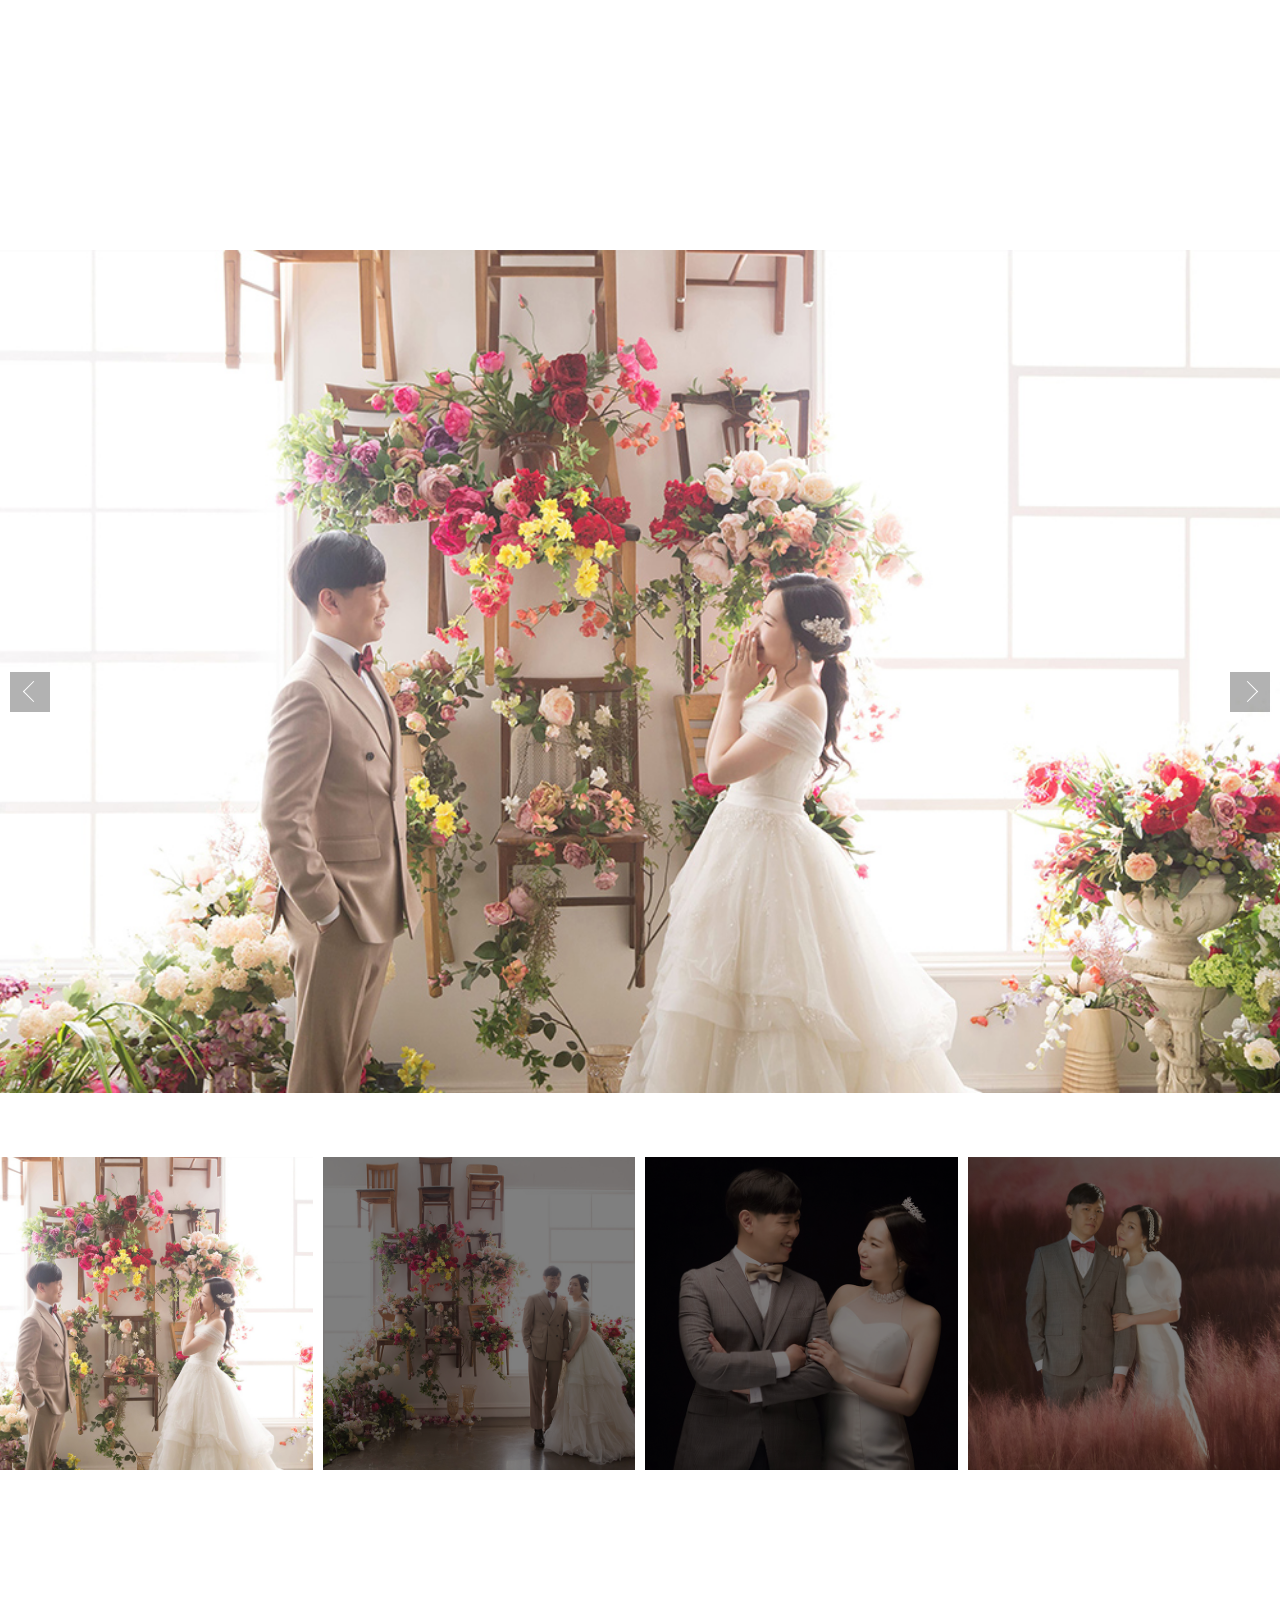
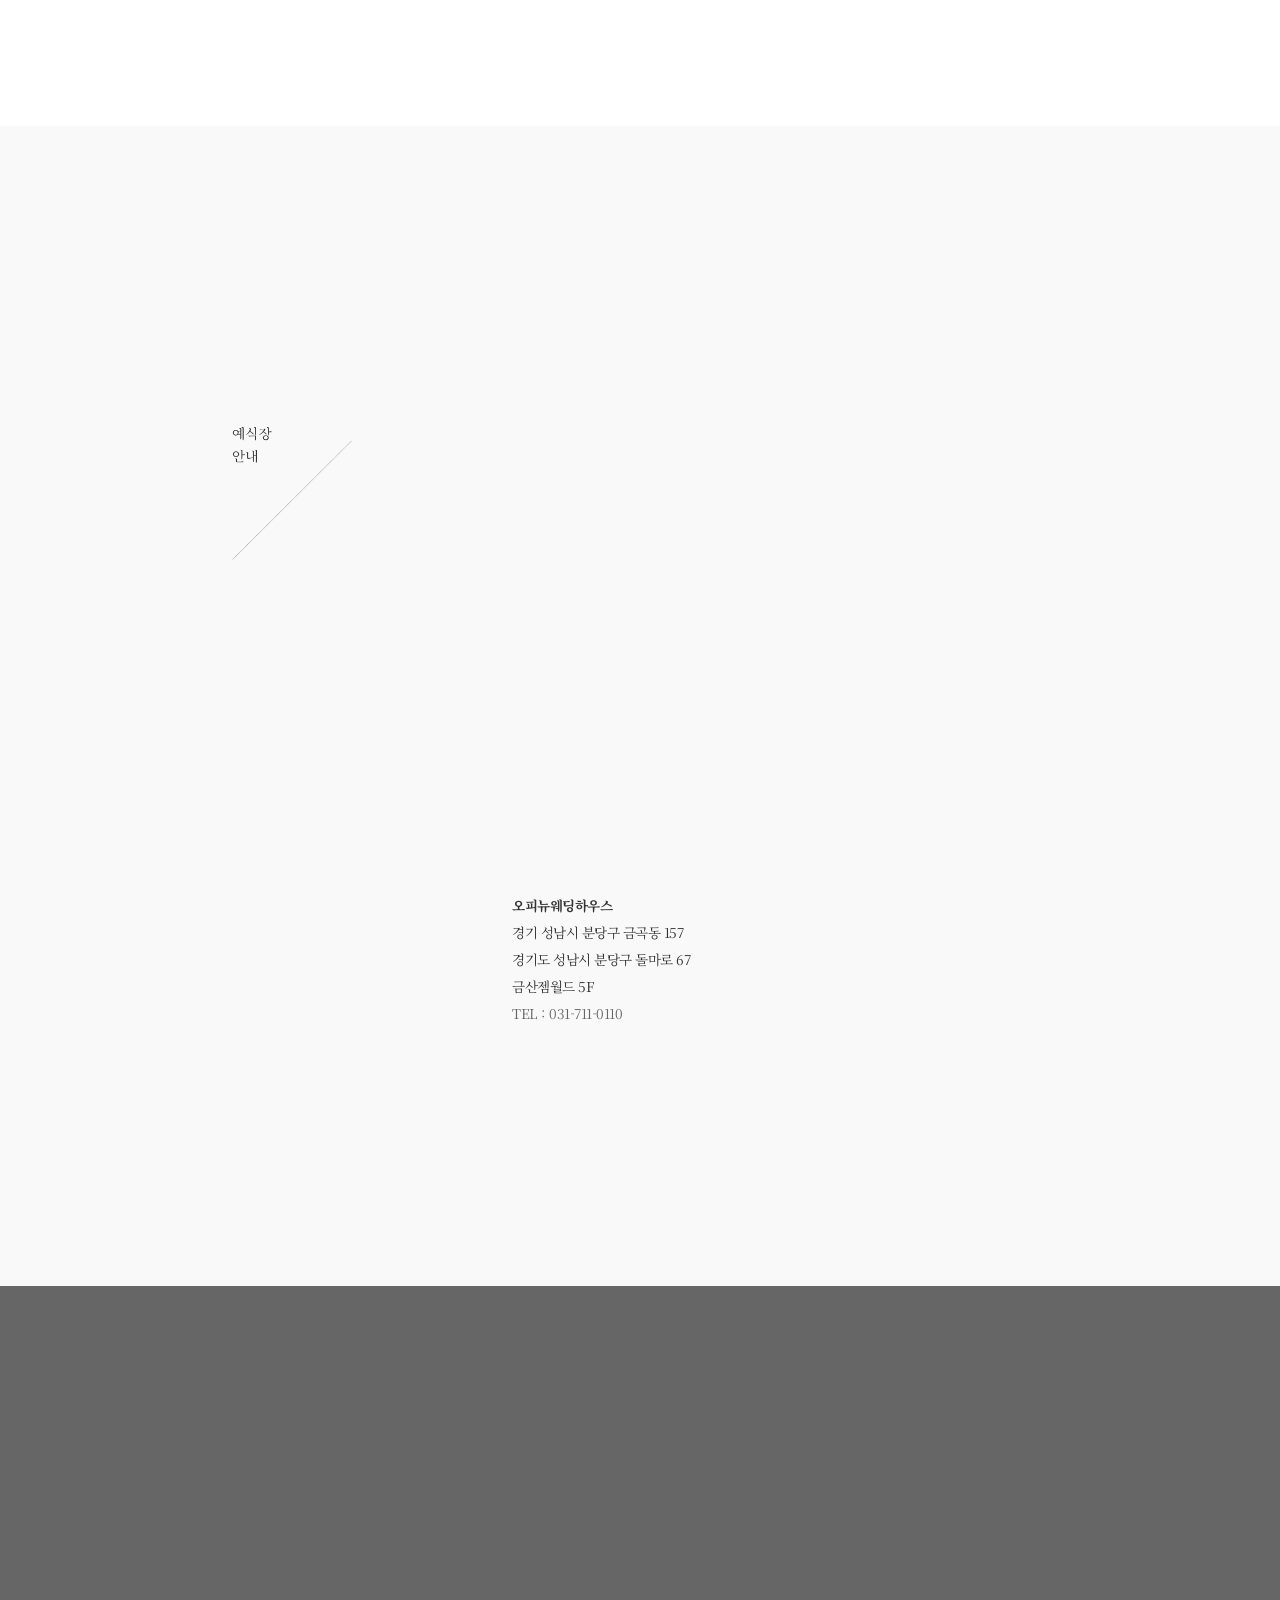
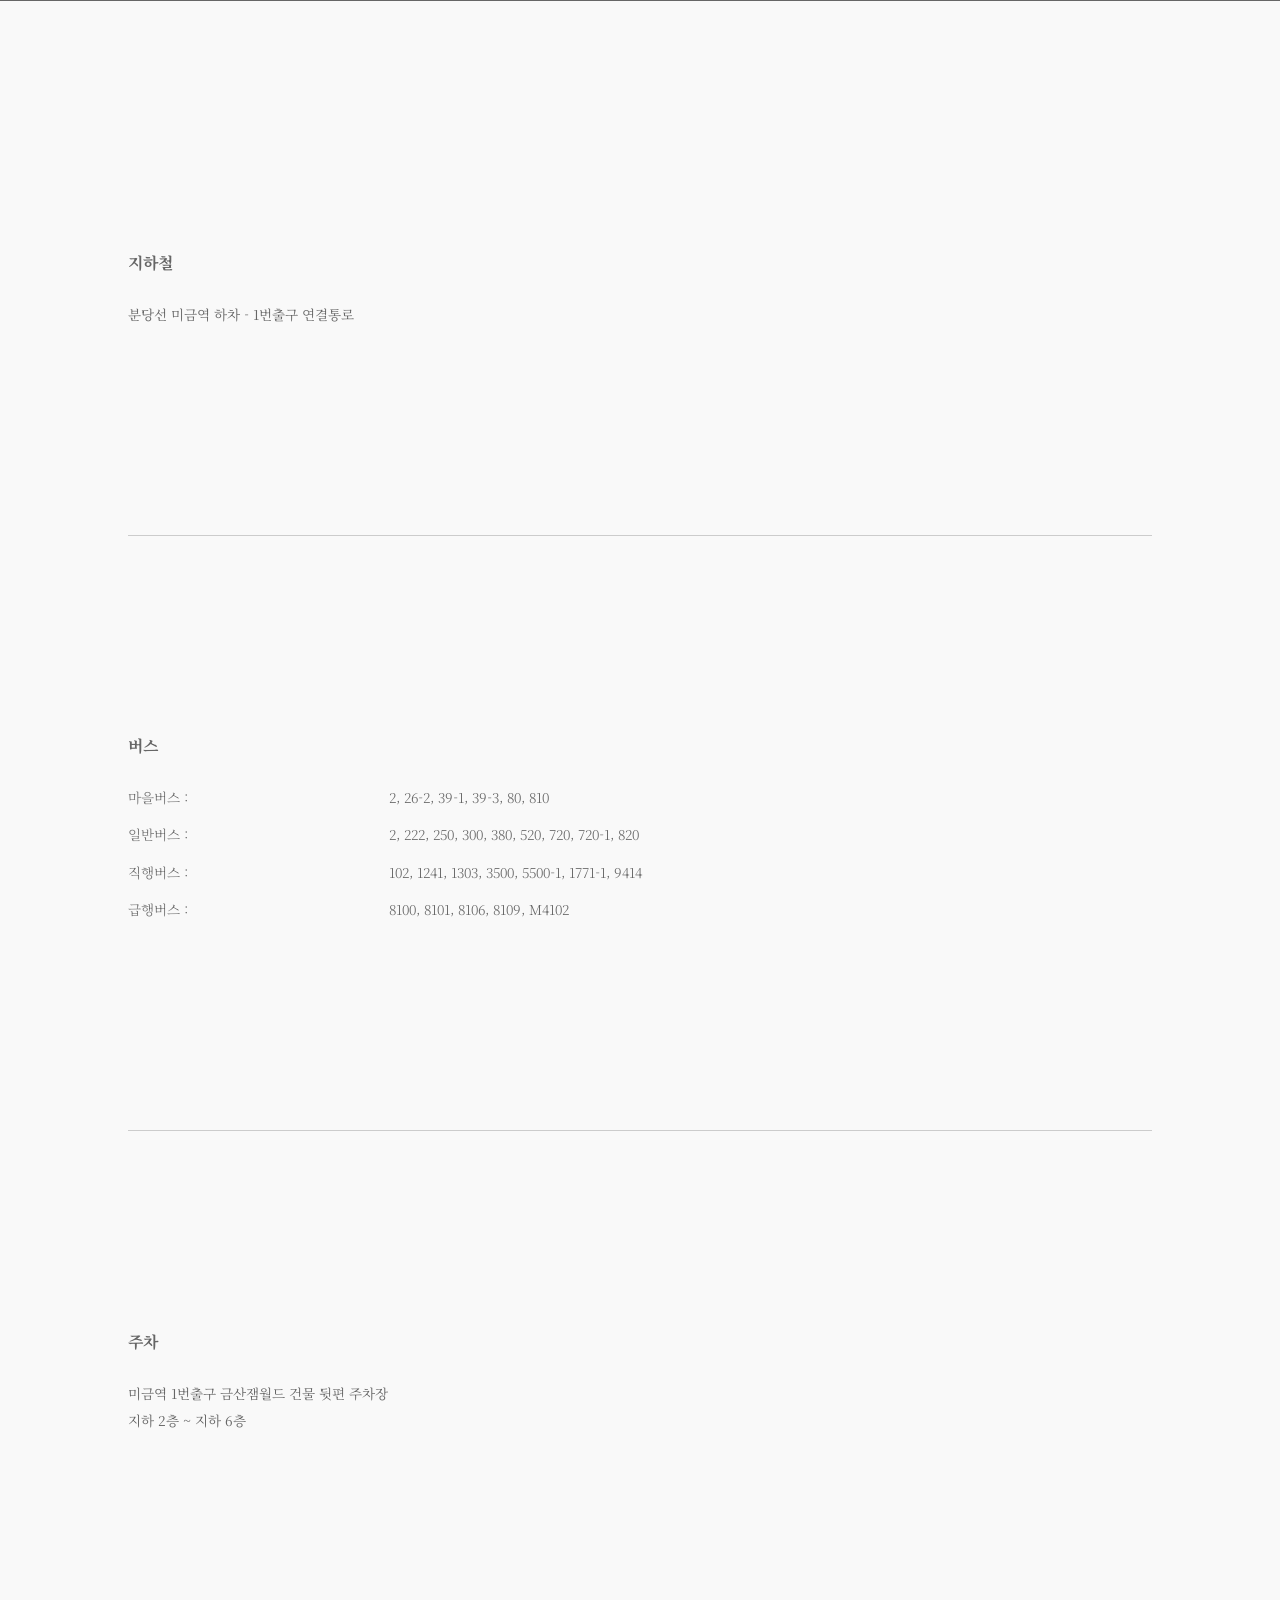
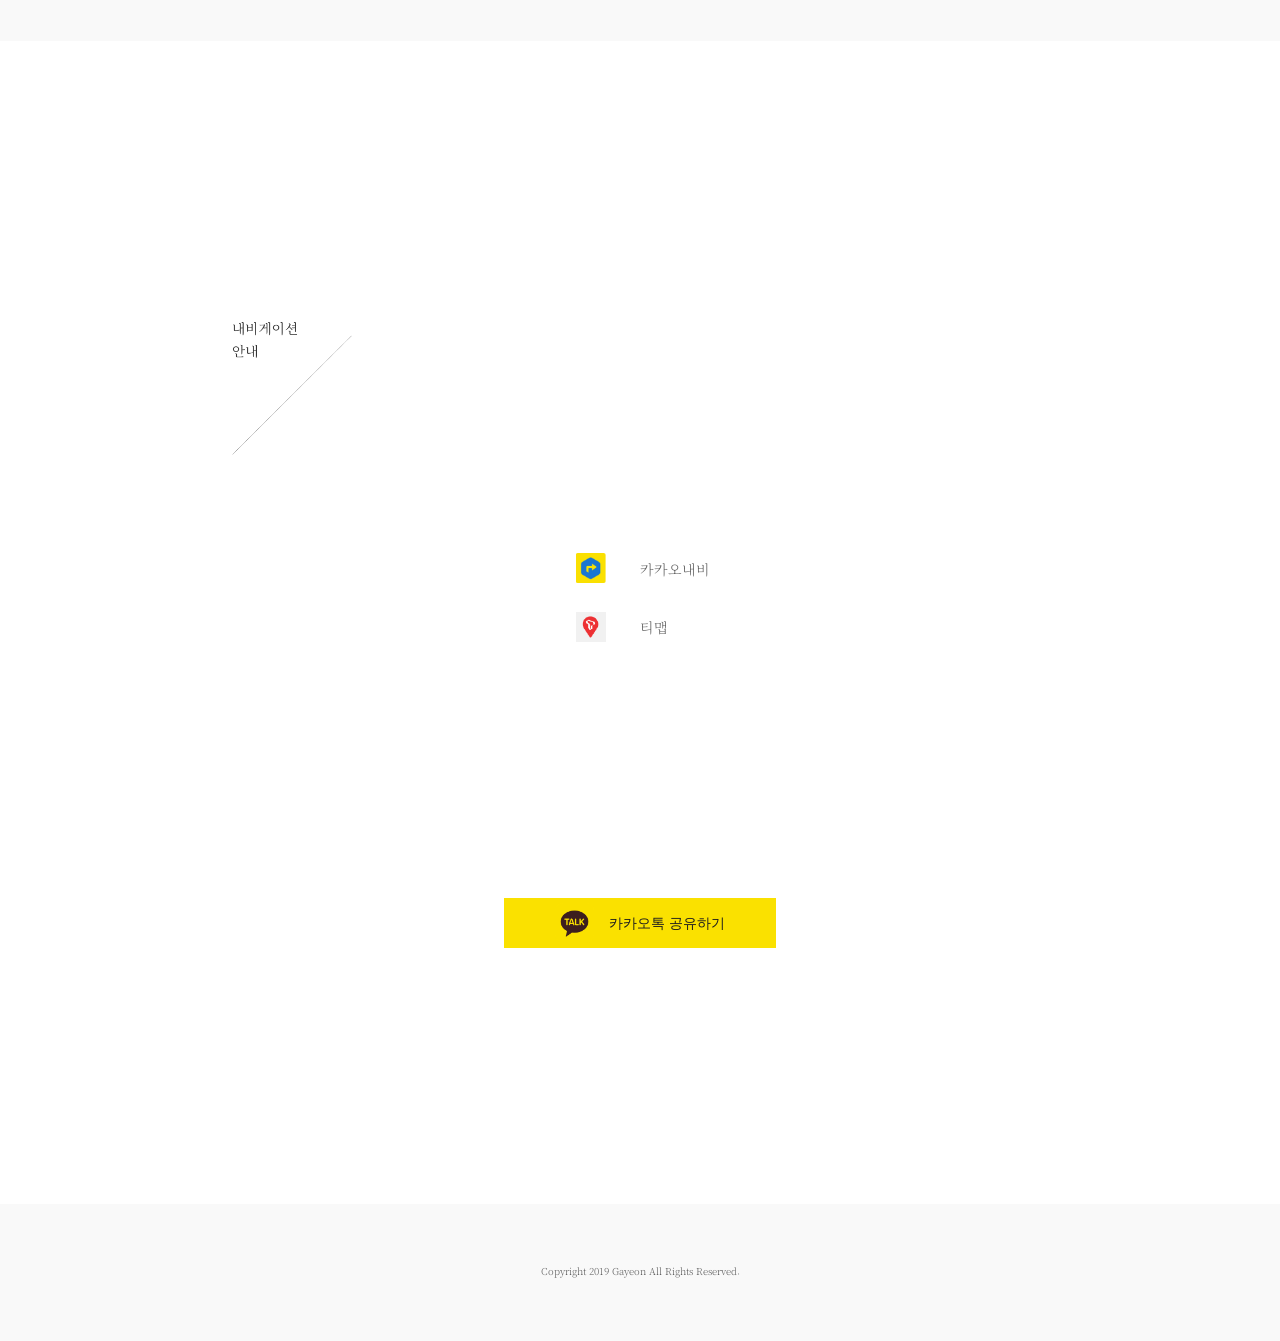
==== commit 3134f560: "update Copyright" ====
--- a/index.html
+++ b/index.html
@@ -200,7 +200,7 @@
     </section> -->
     <footer class="copylight bg-f9">
       <p>
-        Copyrighty ⓒ by Gayeon All Rights Reserved.
+        Copyright 2019 Gayeon All Rights Reserved.
       </p>
     </footer>
   </main>
@@ -303,4 +303,4 @@
  
 </script>
 
-</html>+</html>
